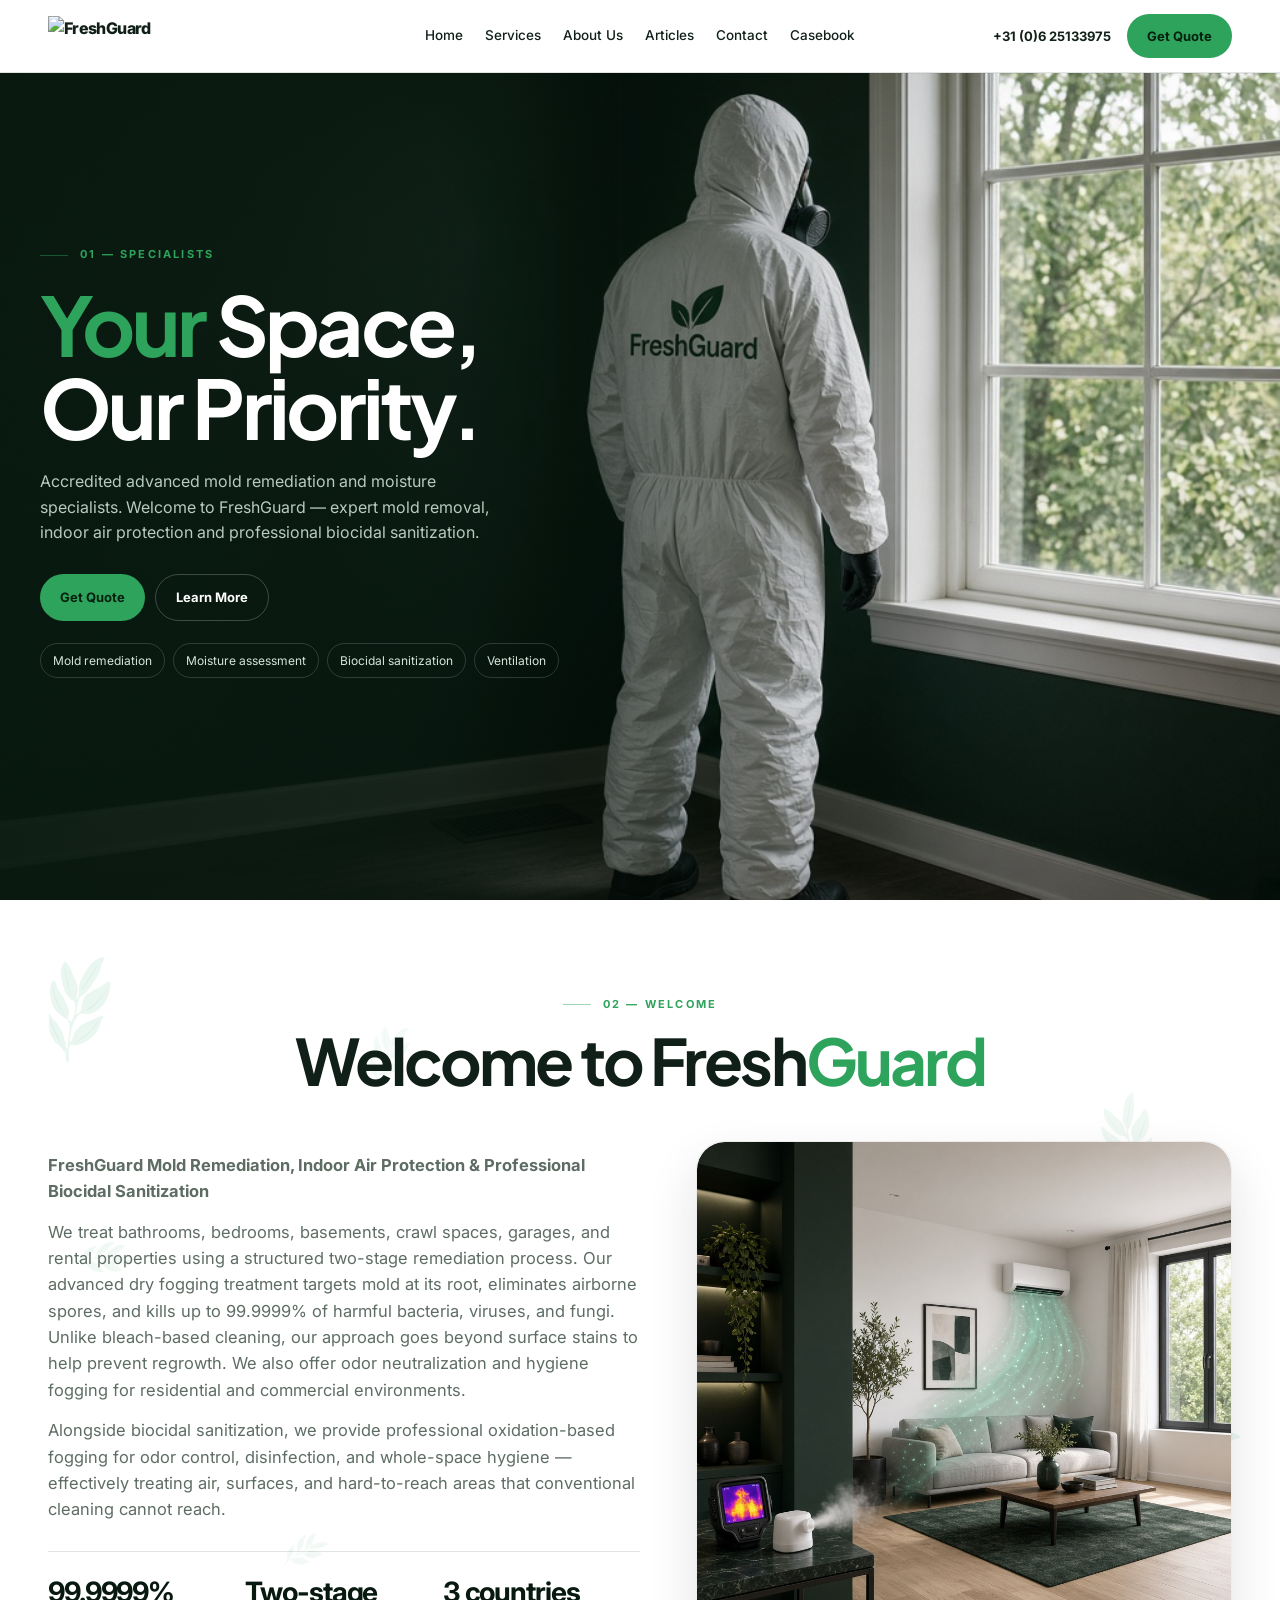
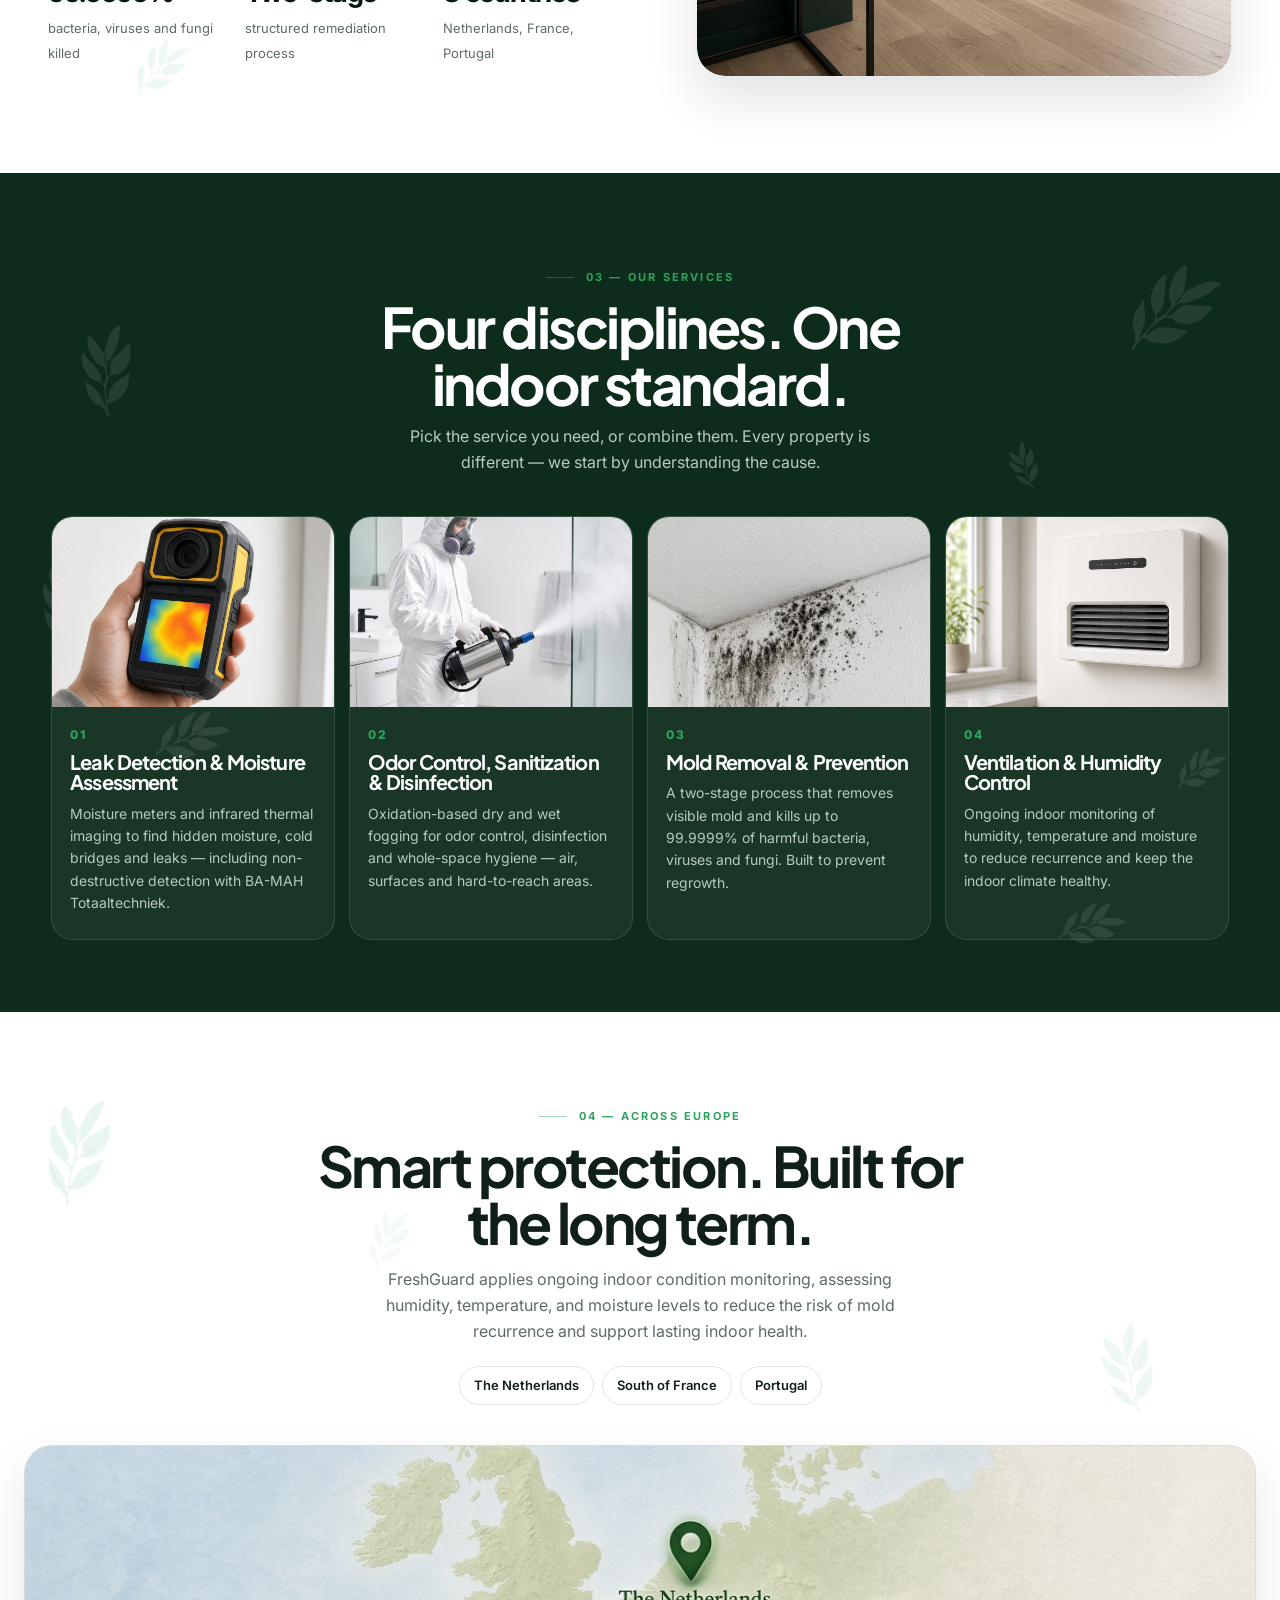
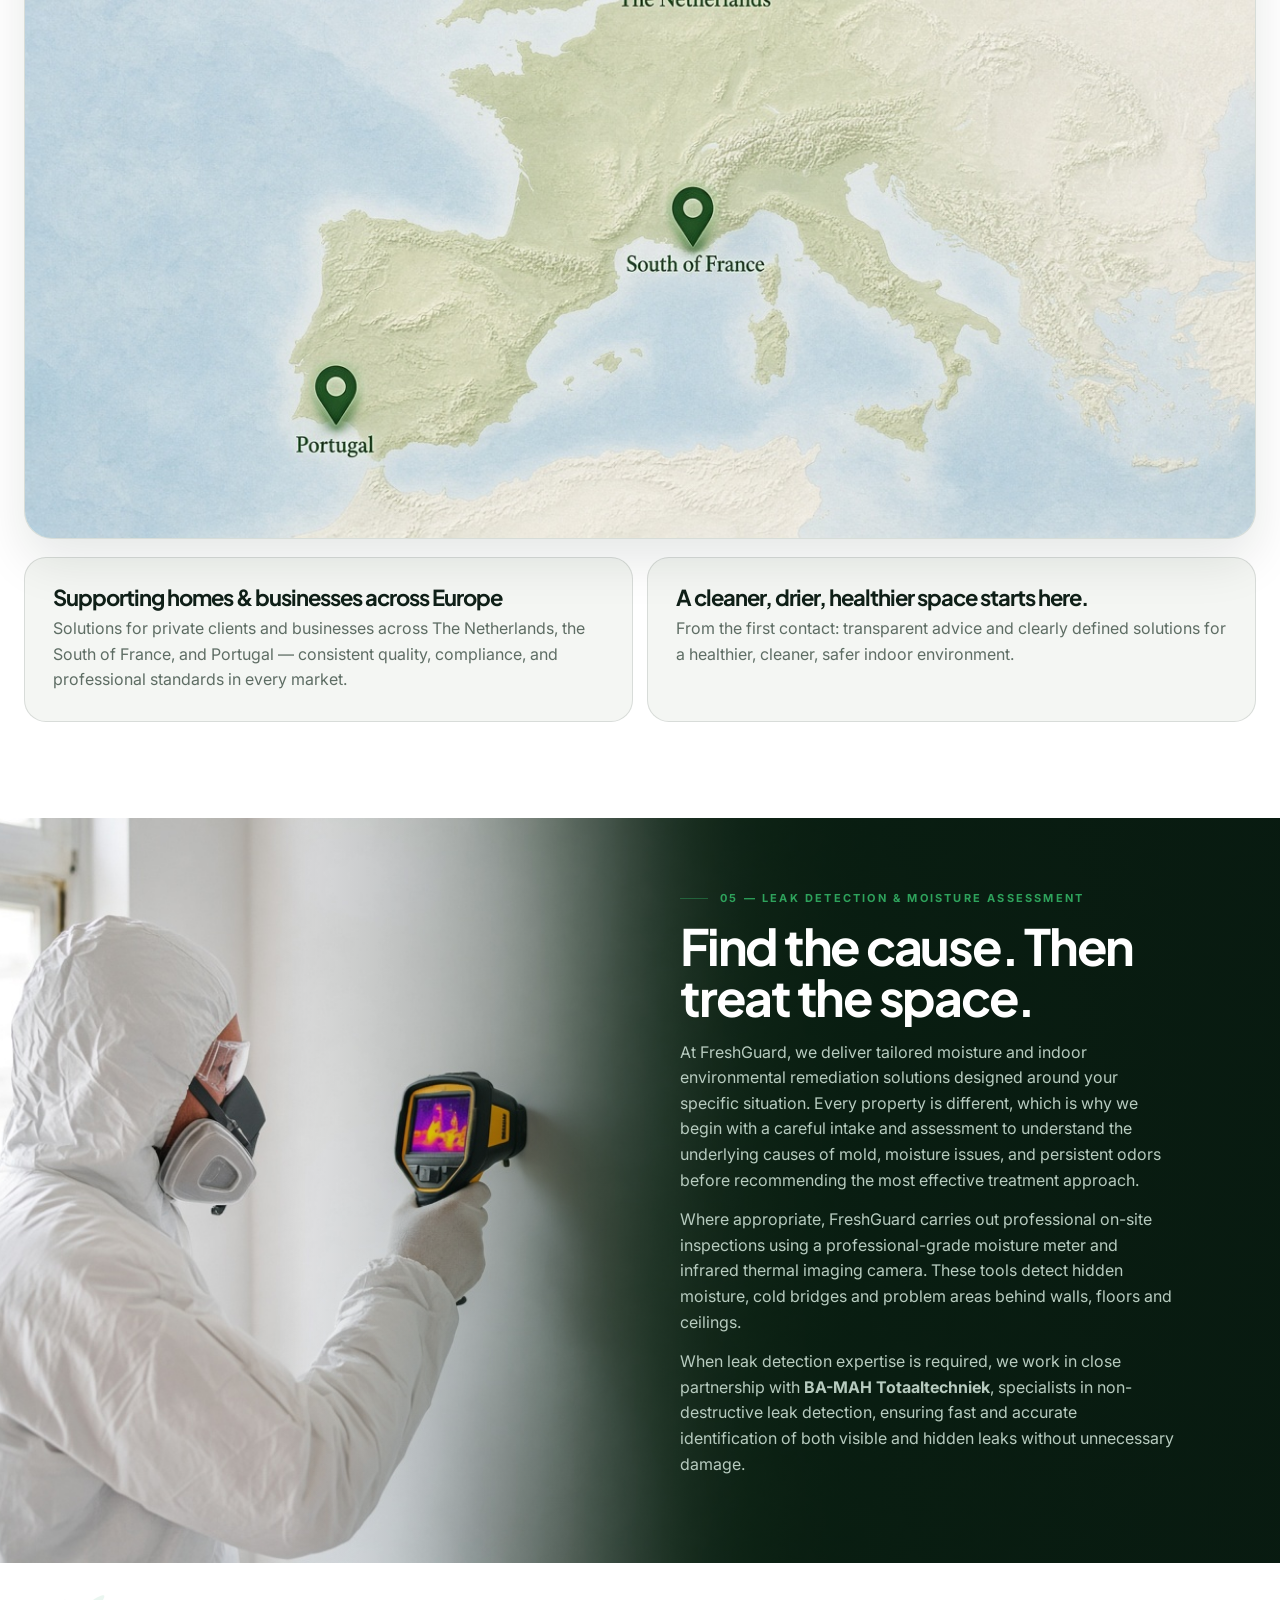
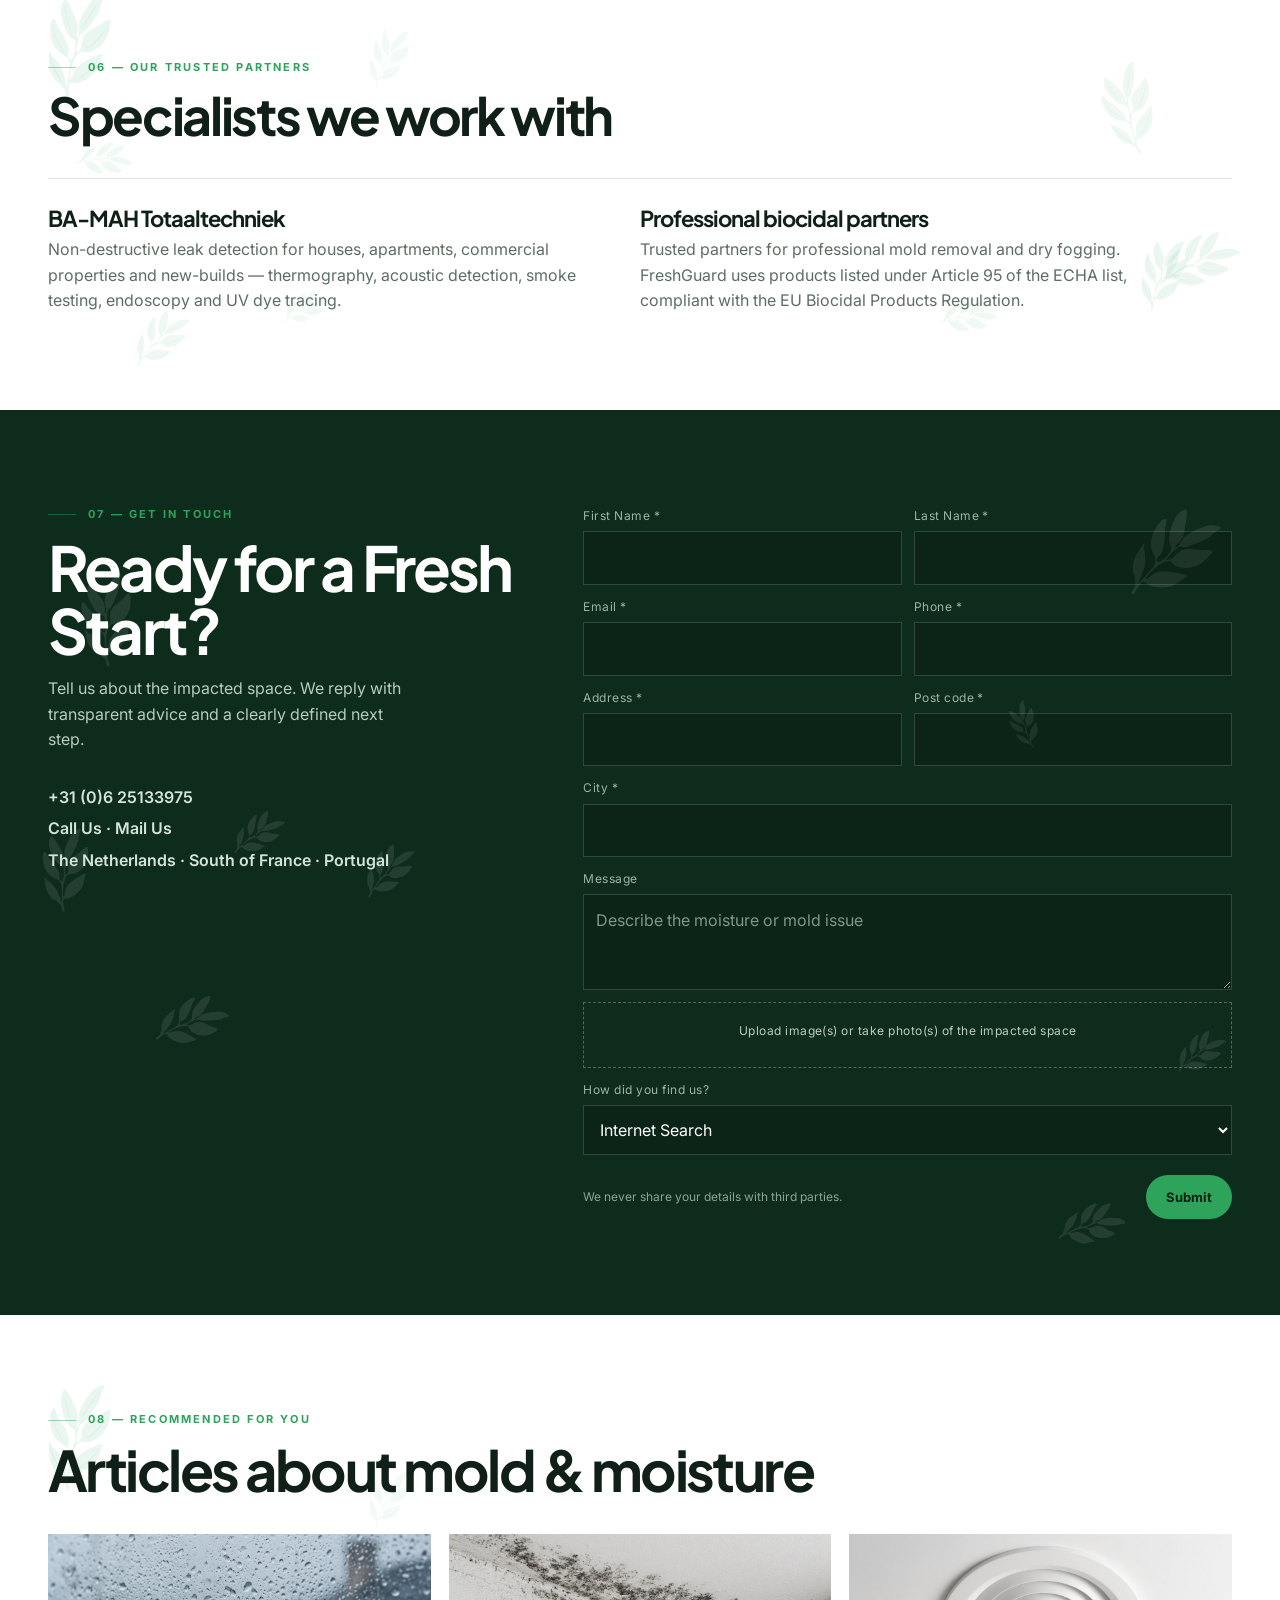
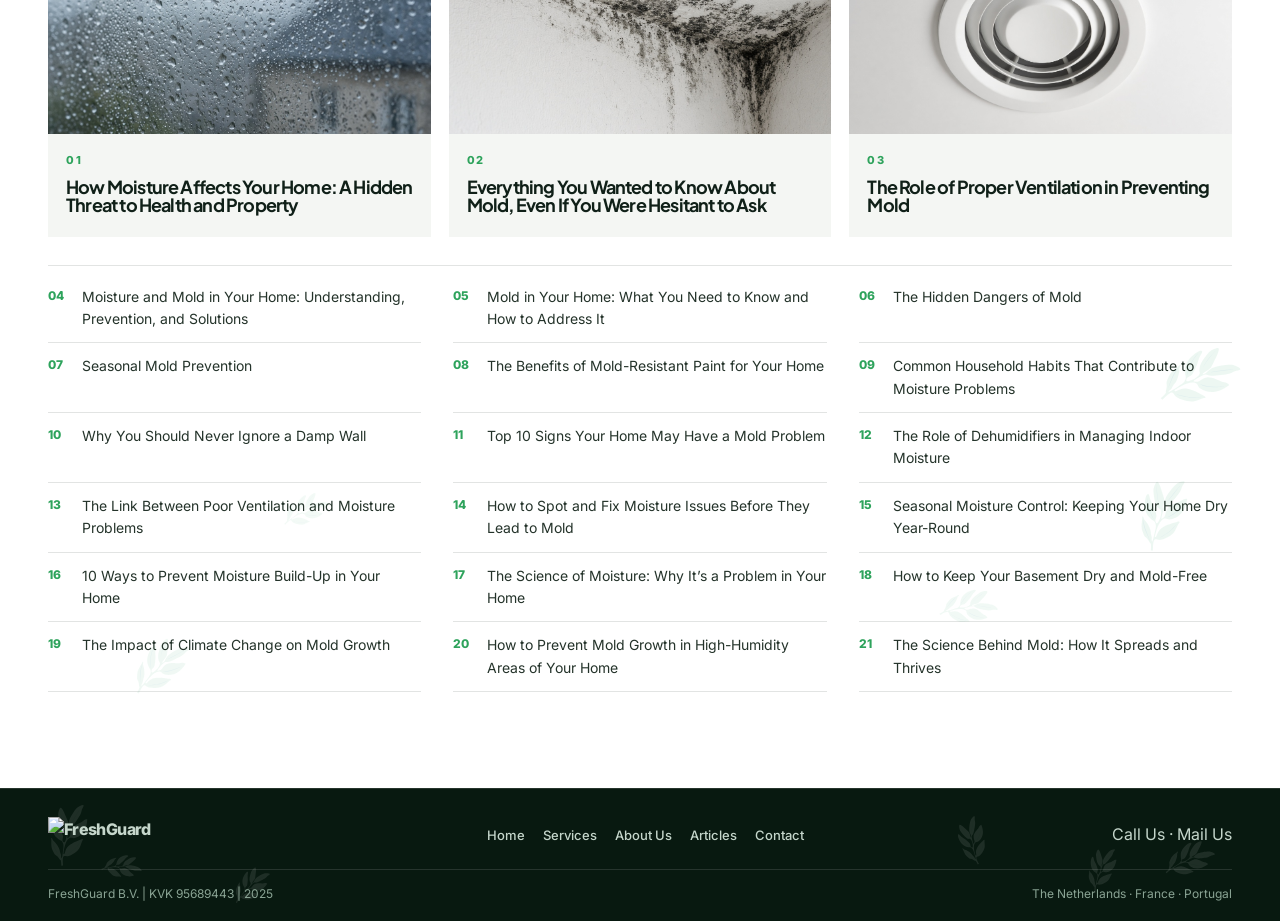
==== index.html @ 0f5fdfff "Add FreshGuard landing page (index.html). Co-authored-by: Cursor <cursoragent@cursor.com>" ====
<!DOCTYPE html>
<html lang="en">
<head>
  <meta charset="UTF-8" />
  <meta name="viewport" content="width=device-width, initial-scale=1.0" />
  <title>Expert Mold Removal & Moisture Control Services | FreshGuard</title>
  <meta name="description" content="Accredited advanced mold remediation and moisture specialists. Dry fogging, leak detection, odor control and ventilation across The Netherlands, the South of France and Portugal." />
  <link rel="preconnect" href="https://fonts.googleapis.com" />
  <link rel="preconnect" href="https://fonts.gstatic.com" crossorigin />
  <link href="https://fonts.googleapis.com/css2?family=Inter:wght@400;500;600&family=Plus+Jakarta+Sans:wght@500;600;700;800&display=swap" rel="stylesheet" />
  <style>
    :root {
      --dark: #081910;
      --green: #0e2c1c;
      --leaf: #2ea35c;
      --white: #ffffff;
      --cream: #f4f6f3;
      --ink: #102018;
      --muted: #5e6d64;
      --line: rgba(16, 32, 24, 0.12);
      --line-light: rgba(255,255,255,0.12);
      --max: 1200px;
      --pad: 48px;
      --header-h: 72px;
      --section-y: 96px;
    }
    * { box-sizing: border-box; margin: 0; padding: 0; }
    html { scroll-behavior: smooth; }
    body {
      font-family: Inter, system-ui, sans-serif;
      color: var(--ink);
      background: var(--dark);
      line-height: 1.6;
      overflow-x: clip;
    }
    img { max-width: 100%; display: block; }
    a { color: inherit; text-decoration: none; }
    button, input, textarea, select { font: inherit; }
    h1, h2, h3 { font-family: "Plus Jakarta Sans", Inter, sans-serif; letter-spacing: -0.045em; line-height: 1.02; }
    .inner { width: min(var(--max), calc(100% - var(--pad) * 2)); margin: 0 auto; }

    header {
      position: fixed; top: 0; left: 0; right: 0; z-index: 50;
      background: #fff;
      backdrop-filter: blur(12px);
      border-bottom: 1px solid var(--line);
      box-shadow: 0 1px 0 rgba(8, 25, 16, 0.04);
    }
    .head {
      position: relative;
      width: min(var(--max), calc(100% - var(--pad) * 2));
      margin: 0 auto; height: var(--header-h);
      display: flex; align-items: center; gap: 24px;
      color: var(--ink);
    }
    .brand { display: flex; align-items: center; gap: 10px; font-weight: 800; letter-spacing: -0.04em; z-index: 1; }
    .brand-logo {
      height: 40px;
      width: auto;
      display: block;
      max-width: min(220px, 52vw);
    }
    .brand-logo.footer-logo { height: 36px; max-width: min(200px, 70vw); }
    .brand small { display: block; font-size: 9px; font-weight: 500; letter-spacing: .16em; text-transform: uppercase; color: #9bb5a5; margin-top: 3px; }
    header nav {
      position: absolute;
      left: 50%;
      top: 50%;
      transform: translate(-50%, -50%);
      display: flex;
      align-items: center;
      gap: 22px;
      font-size: 13.5px;
      font-weight: 500;
      color: var(--ink);
      white-space: nowrap;
    }
    header nav a:hover { color: var(--leaf); }
    .head-right { margin-left: auto; display: flex; align-items: center; gap: 16px; z-index: 1; }
    .phone { font-size: 13px; font-weight: 700; color: var(--ink); }
    .btn {
      display: inline-flex; align-items: center; justify-content: center; gap: 8px;
      border: 0; border-radius: 999px; cursor: pointer;
      padding: 12px 20px; font-weight: 700; font-size: 13px;
    }
    .btn-leaf { background: var(--leaf); color: #06210f; }
    .btn-leaf:hover { filter: brightness(1.05); }
    .btn-white { background: #fff; color: var(--dark); }
    .btn-ghost { background: transparent; color: #fff; border: 1px solid rgba(255,255,255,.22); }
    .btn-dark { background: var(--dark); color: #fff; }
    .menu { display: none; background: none; border: 0; color: var(--ink); font-size: 22px; cursor: pointer; }





    /* Sparse leaves (SVG Repo leaves-2) — not hero / assess */
    .has-leaves { position: relative; overflow: visible; }
    .leaves-decor {
      position: absolute;
      inset: 0;
      pointer-events: none;
      z-index: 0;
      overflow: hidden;
    }
    .has-leaves > :not(.leaves-decor) { position: relative; z-index: 1; }
    /* sticky contact copy needs no overflow clipping on ancestors */
    .quote.has-leaves { overflow: visible; }
    .quote .inner { overflow: visible; }
    .quote-grid { overflow: visible; }
    .leaf {
      position: absolute;
      display: block;
      line-height: 0;
      opacity: 0.14;
    }
    .deco-leaf { width: 100%; height: 100%; display: block; }
    .leaves-light .leaf-fill { fill: #73C69A; }
    .leaves-light .leaf-vein { fill: #00757F; }
    .leaves-dark .leaf-fill { fill: #ffffff; }
    .leaves-dark .leaf-vein { fill: #cfe8d6; }
    .leaves-dark .leaf { opacity: 0.09; }

    .leaf-a { width: 110px; top: 6%; left: 2%; transform: rotate(-18deg); }
    .leaf-b { width: 84px; top: 58%; right: 3%; left: auto; transform: rotate(32deg); opacity: 0.12; }
    .leaf-c { width: 68px; bottom: 8%; left: 10%; transform: rotate(12deg); opacity: 0.1; }
    .leaf-d { width: 92px; top: 22%; right: 8%; left: auto; transform: rotate(-42deg); opacity: 0.11; }
    .leaf-e { width: 56px; top: 38%; left: 6%; transform: rotate(55deg); opacity: 0.09; }
    .leaf-f { width: 76px; bottom: 22%; right: 6%; left: auto; transform: rotate(-12deg); opacity: 0.12; }
    .leaf-g { width: 48px; top: 72%; left: 22%; transform: rotate(28deg); opacity: 0.08; }
    .leaf-h { width: 64px; top: 14%; left: 28%; transform: rotate(-8deg); opacity: 0.07; }
    .leaf-i { width: 58px; bottom: 14%; right: 22%; left: auto; transform: rotate(48deg); opacity: 0.09; }

    .services .leaf-a, .quote .leaf-a { top: 10%; left: auto; right: 4%; transform: rotate(16deg); }
    .services .leaf-b, .quote .leaf-b { top: 46%; left: 2%; right: auto; transform: rotate(-26deg); }
    .services .leaf-c, .quote .leaf-c { bottom: 6%; right: 12%; left: auto; transform: rotate(40deg); }
    .services .leaf-d, .quote .leaf-d { top: 18%; left: 5%; right: auto; transform: rotate(-30deg); }
    .services .leaf-e, .quote .leaf-e { top: 68%; right: 4%; left: auto; transform: rotate(20deg); }
    .services .leaf-f, .quote .leaf-f { bottom: 28%; left: 12%; right: auto; transform: rotate(35deg); }
    .services .leaf-g, .quote .leaf-g { top: 32%; right: 18%; left: auto; transform: rotate(-50deg); }
    .services .leaf-h, .quote .leaf-h { bottom: 12%; left: 28%; right: auto; transform: rotate(8deg); }
    .services .leaf-i, .quote .leaf-i { top: 8%; left: 18%; right: auto; transform: rotate(22deg); }

    footer .leaf-a { top: 10%; left: 3%; width: 64px; }
    footer .leaf-b { top: 35%; right: 5%; width: 52px; }
    footer .leaf-c { top: 55%; left: 18%; width: 44px; display: block; }
    footer .leaf-d { top: 20%; right: 22%; width: 48px; }
    footer .leaf-e { bottom: 18%; left: 8%; width: 40px; }
    footer .leaf-f { bottom: 22%; right: 12%; width: 46px; }
    footer .leaf-g,
    footer .leaf-h,
    footer .leaf-i { display: none; }

    @media (max-width: 700px) {
      .leaf-a { width: 78px; }
      .leaf-b { width: 60px; }
      .leaf-c { width: 52px; }
      .leaf-d { width: 64px; }
      .leaf-e { width: 44px; }
      .leaf-f { width: 56px; }
      .leaf-g { width: 40px; }
      .leaf-h { width: 48px; }
      .leaf-i { width: 46px; }
    }

    .idx {
      display: flex; align-items: center; gap: 12px;
      font-size: 11px; letter-spacing: .2em; text-transform: uppercase; font-weight: 700;
    }
    .idx:before { content: ""; width: 28px; height: 1px; background: currentColor; opacity: .45; }

    /* 1 DARK — Hero */
    .hero {
      position: relative;
      background: var(--dark);
      color: #e9f1ec;
      height: 100vh;
      height: 100dvh;
      min-height: 100vh;
      min-height: 100dvh;
      overflow: hidden;
    }
    .hero-bg {
      position: absolute; inset: 0;
      width: 100%; height: 100%;
      object-fit: cover; object-position: center right;
      display: none;
    }
    .hero-bg.hero-pc { display: none; }
    .hero-bg.hero-laptop { display: block; }
    .hero-bg.hero-mobile { display: none; }
    @media (min-width: 1200px) {
      .hero-bg.hero-laptop { display: none; }
      .hero-bg.hero-pc { display: block; }
    }
    @media (max-width: 700px) {
      .hero-bg.hero-laptop { display: none; }
      .hero-bg.hero-pc { display: none; }
      .hero-bg.hero-mobile {
        display: block;
        object-fit: cover;
        object-position: center center;
        width: 100%;
        height: 100%;
      }
    }
    .hero:after {
      content: ""; position: absolute; inset: 0;
      background: linear-gradient(90deg, rgba(8,25,16,.88) 0%, rgba(8,25,16,.72) 32%, rgba(8,25,16,.28) 52%, rgba(8,25,16,.06) 68%, transparent 82%);
      pointer-events: none;
      z-index: 1;
    }
    .hero-copy {
      position: relative; z-index: 2;
      height: 100%;
      min-height: 100%;
      display: flex; flex-direction: column; justify-content: center;
      padding: calc(var(--header-h) + 24px) 0 72px;
    }
    .hero .inner {
      width: min(560px, calc(100% - 48px));
      margin-left: max(24px, calc((100vw - var(--max)) / 2));
      margin-right: auto;
    }
    .hero .idx { color: var(--leaf); }
    .hero h1 { font-size: clamp(52px, 6.4vw, 86px); color: #fff; margin: 18px 0 20px; max-width: 9ch; }
    .hero h1 em { font-style: normal; color: var(--leaf); }
    .hero p { color: #b7cbbf; max-width: 46ch; }
    .hero-actions { display: flex; gap: 10px; flex-wrap: wrap; margin: 28px 0 22px; }
    .chips { display: flex; flex-wrap: wrap; gap: 8px; }
    .chip { border: 1px solid rgba(255,255,255,.16); border-radius: 999px; padding: 7px 12px; font-size: 12px; color: #d5e4db; }

    /* 2 WHITE — Welcome */
    .welcome { background: var(--white); padding: var(--section-y) 0; }
    .welcome-head { text-align: center; margin-bottom: 48px; }
    .welcome .idx { color: var(--leaf); justify-content: center; }
    .welcome h2 { font-size: clamp(40px, 5vw, 64px); margin: 14px 0 0; text-align: center; }
    .welcome h2 b { color: var(--leaf); }
    .welcome-split {
      display: grid;
      grid-template-columns: 1.05fr 0.95fr;
      gap: 56px;
      align-items: center;
    }
    .welcome p { color: var(--muted); margin-bottom: 14px; font-size: 16.5px; }
    .welcome-visual {
      position: relative;
      border-radius: 28px;
      overflow: hidden;
      border: 1px solid rgba(16, 32, 24, 0.08);
      box-shadow: 0 22px 50px rgba(8, 25, 16, 0.12);
    }
    .welcome-visual img {
      width: 100%;
      height: auto;
      aspect-ratio: 1;
      object-fit: cover;
      display: block;
      border-radius: 28px;
    }
    .stats { display: grid; grid-template-columns: repeat(3, 1fr); gap: 0; margin-top: 28px; border-top: 1px solid var(--line); }
    .stats div { padding: 18px 18px 0 0; }
    .stats strong { display: block; font-size: 28px; letter-spacing: -.04em; color: var(--dark); }
    .stats span { font-size: 13px; color: var(--muted); }

    /* 3 DARK — Services */
    .services { background: var(--green); color: #e7efe9; padding: var(--section-y) 0 calc(var(--section-y) * 0.75); }
    .services-head { text-align: center; margin-bottom: 40px; }
    .services .idx { color: var(--leaf); justify-content: center; }
    .services h2 {
      color: #fff;
      font-size: clamp(36px, 4.5vw, 56px);
      max-width: 16ch;
      margin: 12px auto;
      text-align: center;
    }
    .services .lead {
      color: #b7cbbf;
      max-width: 48ch;
      margin: 0 auto 0;
      text-align: center;
    }
    .svc-grid {
      width: min(92vw, calc(100% - 40px));
      max-width: 1760px;
      margin: 0 auto;
      display: grid;
      grid-template-columns: repeat(4, 1fr);
      gap: 14px;
    }
    .svc {
      background: rgba(255,255,255,.05);
      border: 1px solid rgba(255,255,255,.12);
      border-radius: 22px;
      overflow: hidden;
      padding: 0 0 24px;
    }
    .svc img {
      width: 100%;
      height: 190px;
      object-fit: cover;
      display: block;
    }
    .svc .pad { padding: 18px 18px 0; }
    .svc .n { color: var(--leaf); font-size: 12px; font-weight: 800; letter-spacing: .14em; }
    .svc h3 { color: #fff; font-size: 20px; margin: 8px 0 10px; }
    .svc p { color: #b7cbbf; font-size: 14px; }

    /* 4 WHITE — Europe + long term */
    .europe { background: var(--white); padding: var(--section-y) 0; }
    .europe-head { text-align: center; max-width: 720px; margin: 0 auto 40px; }
    .europe .idx { color: var(--leaf); justify-content: center; }
    .europe h2 {
      font-size: clamp(36px, 4.5vw, 56px);
      margin: 12px 0 16px;
      text-align: center;
    }
    .europe-head p { color: var(--muted); margin: 0 auto; max-width: 54ch; }
    .places { display: flex; flex-wrap: wrap; gap: 8px; margin-top: 22px; justify-content: center; }
    .places span { border: 1px solid var(--line); padding: 8px 14px; border-radius: 999px; font-size: 13px; font-weight: 600; }
    .europe-stage {
      width: min(1480px, calc(100% - 48px));
      margin: 0 auto;
    }
    @media (min-width: 1500px) {
      .europe-stage { width: min(1600px, calc(100% - 64px)); }
    }
    .map {
      position: relative;
      border-radius: 28px;
      overflow: hidden;
      border: 1px solid rgba(16, 32, 24, 0.08);
      box-shadow: 0 22px 50px rgba(8, 25, 16, 0.1);
      background: #e8eee9;
    }
    .map img {
      width: 100%;
      height: auto;
      display: none;
      object-fit: contain;
      object-position: center;
    }
    .map img.map-pc { display: none; }
    .map img.map-laptop { display: block; }
    .map img.map-mobile { display: none; }
    @media (min-width: 1200px) {
      .map img.map-laptop { display: none; }
      .map img.map-pc { display: block; }
    }
    @media (max-width: 700px) {
      .map img.map-laptop { display: none; }
      .map img.map-pc { display: none; }
      .map img.map-mobile { display: block; }
    }
    .split-notes {
      display: grid;
      grid-template-columns: 1fr 1fr;
      gap: 14px;
      margin-top: 18px;
    }
    .split-notes article {
      background: #f4f6f3;
      border: 1px solid var(--line);
      border-radius: 22px;
      padding: 28px;
    }
    .split-notes h3 { font-size: 22px; margin-bottom: 8px; }
    .split-notes p { color: var(--muted); }

    /* 5 DARK — Assessment */
    .assess {
      position: relative;
      background: var(--dark);
      color: #e7efe9;
      overflow: hidden;
      min-height: 640px;
    }
    .assess-bg {
      position: absolute;
      inset: 0;
      width: 100%;
      height: 100%;
      object-fit: cover;
      object-position: center;
      display: block;
    }
    .assess:after {
      content: "";
      position: absolute;
      inset: 0;
      background: linear-gradient(270deg, rgba(8,25,16,.92) 0%, rgba(8,25,16,.78) 34%, rgba(8,25,16,.28) 58%, transparent 78%);
      pointer-events: none;
      z-index: 1;
    }
    .assess-grid {
      position: relative;
      z-index: 2;
      display: grid;
      grid-template-columns: 1fr 1fr;
      min-height: 640px;
      align-items: center;
    }
    .assess-mobile-img { display: none; width: 100%; height: 100%; object-fit: cover; min-height: 280px; }
    .assess-copy {
      grid-column: 2;
      padding: 72px 64px 72px 40px;
      display: flex;
      flex-direction: column;
      justify-content: center;
      max-width: 640px;
      margin-left: auto;
      margin-right: max(24px, calc((100vw - var(--max)) / 2));
    }
    .assess .idx { color: var(--leaf); }
    .assess h2 { color: #fff; font-size: clamp(32px, 4vw, 50px); margin: 12px 0 18px; }
    .assess p { color: #b7cbbf; margin-bottom: 14px; }

    /* 6 WHITE — Partners */
    .partners { background: var(--white); padding: var(--section-y) 0; }
    .partners .idx { color: var(--leaf); }
    .partners h2 { font-size: clamp(36px, 4.5vw, 52px); margin: 12px 0 36px; }
    .partner-grid { display: grid; grid-template-columns: 1fr 1fr; gap: 0; border-top: 1px solid var(--line); }
    .partner-grid div { padding: 28px 40px 0 0; }
    .partner-grid h3 { font-size: 22px; margin-bottom: 8px; }
    .partner-grid p { color: var(--muted); }

    /* 7 DARK — Contact */
    .quote { background: var(--green); color: #e7efe9; padding: var(--section-y) 0; }
    .quote .idx { color: var(--leaf); }
    .quote-grid { display: grid; grid-template-columns: .85fr 1.15fr; gap: 56px; align-items: start; }
    .quote-copy {
      position: sticky;
      top: calc(var(--header-h) + 16px);
      align-self: start;
      z-index: 2;
    }
    .quote h2 { color: #fff; font-size: clamp(40px, 5vw, 62px); margin: 12px 0 14px; }
    .quote .lead { color: #b7cbbf; max-width: 36ch; }
    .meta { margin-top: 32px; display: grid; gap: 6px; color: #d5e4db; font-weight: 600; }
    form { display: grid; grid-template-columns: 1fr 1fr; gap: 12px; }
    .field { display: grid; gap: 6px; }
    .field.full { grid-column: 1 / -1; }
    label { font-size: 12px; color: #9bb5a5; letter-spacing: .04em; }
    input, textarea, select {
      width: 100%; border: 1px solid rgba(255,255,255,.16);
      background: rgba(0,0,0,.18); color: #fff;
      border-radius: 0; padding: 13px 12px; outline: none;
    }
    input::placeholder, textarea::placeholder { color: #7f9789; }
    input:focus, textarea:focus, select:focus { border-color: var(--leaf); }
    select { color: #fff; }
    select option { color: #102018; }
    textarea { min-height: 96px; resize: vertical; }
    .upload {
      border: 1px dashed rgba(255,255,255,.28); padding: 18px;
      text-align: center; color: #b7cbbf; cursor: pointer;
    }
    .form-foot { grid-column: 1 / -1; display: flex; justify-content: space-between; align-items: center; gap: 12px; margin-top: 8px; }
    .fine { font-size: 12px; color: #8aa494; }
    .ok { display: none; grid-column: 1 / -1; background: rgba(46,163,92,.15); color: #b6f0c9; padding: 12px; }

    /* 8 WHITE — Articles */
    .articles { background: var(--white); padding: var(--section-y) 0; }
    .articles .idx { color: var(--leaf); }
    .articles h2 { font-size: clamp(36px, 4.5vw, 56px); margin: 12px 0 36px; }
    .art-grid { display: grid; grid-template-columns: repeat(3, 1fr); gap: 18px; }
    .art { background: var(--cream); }
    .art img { width: 100%; height: 200px; object-fit: cover; }
    .art .t { padding: 18px 18px 22px; }
    .art .n { color: var(--leaf); font-size: 11px; font-weight: 800; letter-spacing: .14em; }
    .art h3 { font-size: 18px; margin-top: 8px; }
    .art-list {
      margin-top: 28px; display: grid; grid-template-columns: 1fr 1fr 1fr;
      gap: 0 32px; border-top: 1px solid var(--line); padding-top: 8px;
    }
    .art-list a { display: flex; gap: 10px; font-size: 14px; padding: 12px 0; border-bottom: 1px solid var(--line); color: #24332a; }
    .art-list .n { color: var(--leaf); font-weight: 800; font-size: 12px; min-width: 24px; }

    footer {
      background: var(--dark); color: #c5d6cb;
      padding: 28px 0 18px; border-top: 1px solid var(--line-light);
    }
    .foot { display: flex; justify-content: space-between; align-items: center; gap: 16px; flex-wrap: wrap; }
    .foot nav { display: flex; flex-wrap: wrap; gap: 18px; font-size: 13px; font-weight: 500; color: #c5d6cb; }
    .foot nav a:hover { color: #fff; }
    .legal { margin-top: 16px; padding-top: 14px; border-top: 1px solid var(--line-light); display: flex; justify-content: space-between; font-size: 12px; color: #8aa494; flex-wrap: wrap; gap: 8px; }
    .btn-label-short { display: none; }

    .drawer { display: none; position: fixed; inset: 0; background: var(--dark); color: #fff; z-index: 60; padding: 28px; overflow-y: auto; }
    .drawer.open { display: block; }
    .drawer a { display: block; font-size: 30px; margin: 16px 0; font-family: "Plus Jakarta Sans", sans-serif; }

    /* ── Laptop (981–1199px) ── */
    @media (max-width: 1199px) {
      nav { gap: 14px; font-size: 13px; }
      header nav a:last-child { display: none; }
      .svc-grid { grid-template-columns: repeat(2, 1fr); width: min(100%, calc(100% - 40px)); }
      .art-grid { grid-template-columns: repeat(2, 1fr); }
      .art-list { grid-template-columns: 1fr 1fr; }
      .assess-copy { padding: 56px 40px 56px 24px; }
      .quote-grid { gap: 40px; }
    }

    /* ── Tablet (701–980px) ── */
    @media (max-width: 980px) {
      :root { --pad: 32px; --section-y: 72px; }
      header nav, .head-right .phone { display: none; }
      .menu { display: block; }
      .head { gap: 16px; }
      .head-right .btn-leaf { padding: 10px 14px; font-size: 12px; }

      .hero-copy { padding: calc(var(--header-h) + 16px) 0 48px; justify-content: center; }
      .hero {
        height: 100vh; height: 100dvh;
        min-height: 100vh; min-height: 100dvh;
      }
      .hero .inner { width: min(100%, calc(100% - var(--pad) * 2)); margin: 0 auto; }
      .hero:after {
        background: linear-gradient(180deg, rgba(8,25,16,.35) 0%, rgba(8,25,16,.72) 42%, rgba(8,25,16,.92) 100%);
      }
      .hero-bg.hero-laptop { object-position: 70% center; }
      .hero h1 { max-width: none; font-size: clamp(40px, 8vw, 64px); }
      .hero-actions .btn { flex: 1 1 auto; min-width: 140px; }

      .welcome-split { grid-template-columns: 1fr; gap: 32px; }
      .welcome-head { margin-bottom: 32px; }
      .stats { grid-template-columns: 1fr 1fr; }
      .stats div:last-child { grid-column: 1 / -1; }

      .services { padding: var(--section-y) 0 56px; }
      .svc-grid { grid-template-columns: 1fr 1fr; gap: 12px; width: calc(100% - var(--pad) * 2); }
      .svc img { height: 160px; }

      .europe-stage { width: calc(100% - var(--pad) * 2); }
      .split-notes { grid-template-columns: 1fr; }

      .assess { min-height: 0; }
      .assess-bg, .assess:after { display: none; }
      .assess-grid { grid-template-columns: 1fr; min-height: 0; }
      .assess-mobile-img { display: block; min-height: 240px; }
      .assess-copy {
        grid-column: auto;
        padding: 48px var(--pad);
        max-width: none;
        margin: 0;
      }

      .partner-grid { grid-template-columns: 1fr; gap: 20px; }
      .partner-grid div { padding: 20px 0 0; }

      .quote-grid { grid-template-columns: 1fr; gap: 32px; }
      .quote-copy { position: static; }
      form { grid-template-columns: 1fr 1fr; }

      .art-grid { grid-template-columns: 1fr 1fr; gap: 14px; }
      .art-list { grid-template-columns: 1fr 1fr; gap: 0 20px; }

      .foot { flex-direction: column; align-items: flex-start; gap: 20px; }
      .form-foot { flex-direction: column; align-items: stretch; }
      .form-foot .btn { width: 100%; }
    }

    /* ── Mobile (≤700px) ── */
    @media (max-width: 700px) {
      :root { --pad: 20px; --section-y: 56px; --header-h: 64px; }
      .brand-logo { height: 32px; max-width: min(168px, 48vw); }
      .head-right .btn-leaf .btn-label-full { display: none; }
      .head-right .btn-leaf .btn-label-short { display: inline; }
      .idx { font-size: 10px; letter-spacing: .14em; }
      .idx:before { width: 18px; }

      .hero-copy { padding: calc(var(--header-h) + 8px) 0 32px; justify-content: center; }
      .hero {
        height: 100vh; height: 100dvh;
        min-height: 100vh; min-height: 100dvh;
      }
      .hero h1 { font-size: clamp(36px, 10vw, 48px); }
      .hero-actions { flex-direction: column; }
      .hero-actions .btn { width: 100%; min-height: 44px; }
      .chip { font-size: 11px; }

      .welcome { padding: var(--section-y) 0; }
      .welcome-visual { border-radius: 20px; }
      .welcome-visual img { border-radius: 20px; }
      .stats { grid-template-columns: 1fr; }
      .stats div { padding-right: 0; }
      .stats strong { font-size: 24px; }

      .svc-grid { grid-template-columns: 1fr; width: calc(100% - var(--pad) * 2); }
      .svc h3 { font-size: 18px; }

      .places span { font-size: 12px; padding: 6px 12px; }
      .map { border-radius: 20px; }
      .split-notes article { border-radius: 16px; padding: 20px; }

      .assess-mobile-img { min-height: 200px; }
      .assess-copy { padding: 40px var(--pad); }

      .partners h2 { margin-bottom: 24px; }

      form { grid-template-columns: 1fr; }
      input, textarea, select { padding: 14px 12px; font-size: 16px; }
      .upload { padding: 16px; font-size: 13px; }

      .art-grid { grid-template-columns: 1fr; }
      .art img { height: 180px; }
      .art-list { grid-template-columns: 1fr; }
      .art-list a { font-size: 13px; }

      .drawer a { font-size: 24px; }
    }

    /* ── Small mobile (≤400px) ── */
    @media (max-width: 400px) {
      :root { --pad: 16px; }
      .hero h1 { font-size: 34px; }
      .services h2, .europe h2, .quote h2, .articles h2 { font-size: 28px; }
    }
  </style>
</head>
<body>
  <header>
    <div class="head">
      <a class="brand" href="#home" aria-label="FreshGuard">
        <img class="brand-logo" src="https://backend.freshguard.nl/assets/ad051085-a0b8-416a-af8d-76220dfc087b" alt="FreshGuard" width="180" height="49" />
      </a>
      <nav>
        <a href="#home">Home</a>
        <a href="#services">Services</a>
        <a href="#about">About Us</a>
        <a href="#articles">Articles</a>
        <a href="#contact">Contact</a>
        <a href="#home">Casebook</a>
      </nav>
      <div class="head-right">
        <a class="phone" href="tel:+31625133975">+31 (0)6 25133975</a>
        <a class="btn btn-leaf" href="#contact">Get Quote</a>
        <button class="menu" id="menuBtn" aria-label="Menu">☰</button>
      </div>
    </div>
  </header>

  <div class="drawer" id="drawer">
    <button class="btn btn-white" id="closeMenu">Close</button>
    <a href="#home">Home</a>
    <a href="#services">Services</a>
    <a href="#about">About Us</a>
    <a href="#articles">Articles</a>
    <a href="#contact">Contact</a>
  </div>

  <section class="hero" id="home">
    <img class="hero-bg hero-pc" data-img="hero-banner.jpg" alt="FreshGuard specialist with branded protective suit" />
    <img class="hero-bg hero-laptop" data-img="hero-banner-laptop.jpg" alt="FreshGuard specialist with branded protective suit" />
    <img class="hero-bg hero-mobile" data-img="hero-banner-mobile.jpg" alt="FreshGuard specialist with branded protective suit" />
    <div class="hero-copy">
      <div class="inner">
        <div class="idx">01 — Specialists</div>
        <h1><em>Your</em> Space, Our Priority.</h1>
        <p>Accredited advanced mold remediation and moisture specialists. Welcome to FreshGuard — expert mold removal, indoor air protection and professional biocidal sanitization.</p>
        <div class="hero-actions">
          <a class="btn btn-leaf" href="#contact">Get Quote</a>
          <a class="btn btn-ghost" href="#services">Learn More</a>
        </div>
        <div class="chips">
          <span class="chip">Mold remediation</span>
          <span class="chip">Moisture assessment</span>
          <span class="chip">Biocidal sanitization</span>
          <span class="chip">Ventilation</span>
        </div>
      </div>
    </div>
  </section>

  <section class="welcome has-leaves" id="about">
<div class="leaves-decor leaves-light" aria-hidden="true">
  <span class="leaf leaf-a"><svg class="deco-leaf" viewBox="0 0 1024 1024" xmlns="http://www.w3.org/2000/svg" aria-hidden="true" focusable="false">
  <path class="leaf-fill" d="M859.29 140.28c-5.31-15.34-79.28-7-116 9.42s-163.34 116.58-188.52 172-17.35 64.14-30 84.29-17.1 33.3-22.12 27.66-2.24-16.66 7.83-36.5 28-55 32.21-78.58-10.15-111.32-11.56-147.31-15.46-105.8-33.6-106.37-69.25 69.39-75.15 122.11-17.46 139.43 4.21 195.12 34.11 42.14 41.25 66.88-14 82.5-40.95 117.38-37 46.84-48.27 43.18-17-29-9.06-46.76 26.22-37.12 26.48-61.55-9.33-113.22-15.22-136.06S360 291.87 358 272.34s2.85-67.45-10.61-72.41c-23.69-7.57-57.39 50.77-76.1 132.25s6.86 148 15.18 161.37 27.85 46.23 41.65 61.22 25.81 20.89 29.44 46.57 5.44 38.52-9.79 74.66-66.06 149.34-83 166.45c-4.19-42.4 6.47-30.15 7.41-63.57s-3.05-43.81 3-74.05-21.14-139.41-46-168.41c-12.13-15.05-8-53.59-15.32-54.33s-9.44-2.44-13.92 22.33-43 102-34.27 169.44 12.82 73.72 21.86 87.69 21.56 23.3 31.14 50.25 10.82 40.5 20.73 48.44-16.17 92.81-16.17 92.81l28.17 6s24.82-125.4 50.13-137 37.28 17.63 83.27 17.95 103.84-15.91 129.29-26.22 41.21-16.06 66.32-36.4 56.41-67.58 74.87-89.77 31.63-25.58 25.85-33.46-33.3-3.41-61-1.88-114.7 6.52-178.61 29.73-85.12 71.8-96.12 84.38-14.63 27.62-24.49 21.32-4.73-14.71 1.28-23.38 78.23-177 162.4-192.17c40.67-5.8 37.86 24.72 92.36 26s138.9-18.76 202.48-98.5c47.14-59.19 61-113.91 66.63-121s-28.71-13.21-53.39-6.47-35 16.15-58.92 19.32S607 402.11 563.34 443s-47.73 91-66.93 103.09-41.9 25-44.33 17.05 42.39-100.88 78.53-141.68c11.65-13.69 29-5.41 67.11-24.61s144-102.73 174.92-136.36 32.09-58.69 57.77-79.74 30.84-34.75 28.88-40.47z"/>
  <path class="leaf-vein" d="M207.57 519c-11.4 41.54-7.11 122.14 1.1 161.26s31.48 151.17 31.48 151.17-17-118.18-24.28-165.4-8.3-147.03-8.3-147.03zM322.07 240.56C306.49 289.51 307.36 371 310.53 395s25.7 143.29 39 158.6c-17.27-74.25-28.49-121-33.21-164.41-4.65-43.1-0.32-77.72 5.75-148.63zM641.9 671.54c-33.45 39-103.26 81.1-125.27 91S381.22 816 361.2 812.71c72.25-24.34 117.88-39.36 157.31-58.18 39.09-18.66 66.27-40.53 123.39-82.99zM486 95.61c-10.09 27.71-43.91 204.72-21.09 280.17C450.33 288.82 486 95.61 486 95.61zM792.13 181.21c-39.45 21.42-213.55 167.5-225.74 185.64 33.42-22.3 225.74-185.64 225.74-185.64zM808.82 411.65c-18.6 24.78-170.91 157-273.46 145 159.64-32.19 273.46-145 273.46-145z"/>
</svg></span>
  <span class="leaf leaf-b"><svg class="deco-leaf" viewBox="0 0 1024 1024" xmlns="http://www.w3.org/2000/svg" aria-hidden="true" focusable="false">
  <path class="leaf-fill" d="M859.29 140.28c-5.31-15.34-79.28-7-116 9.42s-163.34 116.58-188.52 172-17.35 64.14-30 84.29-17.1 33.3-22.12 27.66-2.24-16.66 7.83-36.5 28-55 32.21-78.58-10.15-111.32-11.56-147.31-15.46-105.8-33.6-106.37-69.25 69.39-75.15 122.11-17.46 139.43 4.21 195.12 34.11 42.14 41.25 66.88-14 82.5-40.95 117.38-37 46.84-48.27 43.18-17-29-9.06-46.76 26.22-37.12 26.48-61.55-9.33-113.22-15.22-136.06S360 291.87 358 272.34s2.85-67.45-10.61-72.41c-23.69-7.57-57.39 50.77-76.1 132.25s6.86 148 15.18 161.37 27.85 46.23 41.65 61.22 25.81 20.89 29.44 46.57 5.44 38.52-9.79 74.66-66.06 149.34-83 166.45c-4.19-42.4 6.47-30.15 7.41-63.57s-3.05-43.81 3-74.05-21.14-139.41-46-168.41c-12.13-15.05-8-53.59-15.32-54.33s-9.44-2.44-13.92 22.33-43 102-34.27 169.44 12.82 73.72 21.86 87.69 21.56 23.3 31.14 50.25 10.82 40.5 20.73 48.44-16.17 92.81-16.17 92.81l28.17 6s24.82-125.4 50.13-137 37.28 17.63 83.27 17.95 103.84-15.91 129.29-26.22 41.21-16.06 66.32-36.4 56.41-67.58 74.87-89.77 31.63-25.58 25.85-33.46-33.3-3.41-61-1.88-114.7 6.52-178.61 29.73-85.12 71.8-96.12 84.38-14.63 27.62-24.49 21.32-4.73-14.71 1.28-23.38 78.23-177 162.4-192.17c40.67-5.8 37.86 24.72 92.36 26s138.9-18.76 202.48-98.5c47.14-59.19 61-113.91 66.63-121s-28.71-13.21-53.39-6.47-35 16.15-58.92 19.32S607 402.11 563.34 443s-47.73 91-66.93 103.09-41.9 25-44.33 17.05 42.39-100.88 78.53-141.68c11.65-13.69 29-5.41 67.11-24.61s144-102.73 174.92-136.36 32.09-58.69 57.77-79.74 30.84-34.75 28.88-40.47z"/>
  <path class="leaf-vein" d="M207.57 519c-11.4 41.54-7.11 122.14 1.1 161.26s31.48 151.17 31.48 151.17-17-118.18-24.28-165.4-8.3-147.03-8.3-147.03zM322.07 240.56C306.49 289.51 307.36 371 310.53 395s25.7 143.29 39 158.6c-17.27-74.25-28.49-121-33.21-164.41-4.65-43.1-0.32-77.72 5.75-148.63zM641.9 671.54c-33.45 39-103.26 81.1-125.27 91S381.22 816 361.2 812.71c72.25-24.34 117.88-39.36 157.31-58.18 39.09-18.66 66.27-40.53 123.39-82.99zM486 95.61c-10.09 27.71-43.91 204.72-21.09 280.17C450.33 288.82 486 95.61 486 95.61zM792.13 181.21c-39.45 21.42-213.55 167.5-225.74 185.64 33.42-22.3 225.74-185.64 225.74-185.64zM808.82 411.65c-18.6 24.78-170.91 157-273.46 145 159.64-32.19 273.46-145 273.46-145z"/>
</svg></span>
  <span class="leaf leaf-c"><svg class="deco-leaf" viewBox="0 0 1024 1024" xmlns="http://www.w3.org/2000/svg" aria-hidden="true" focusable="false">
  <path class="leaf-fill" d="M859.29 140.28c-5.31-15.34-79.28-7-116 9.42s-163.34 116.58-188.52 172-17.35 64.14-30 84.29-17.1 33.3-22.12 27.66-2.24-16.66 7.83-36.5 28-55 32.21-78.58-10.15-111.32-11.56-147.31-15.46-105.8-33.6-106.37-69.25 69.39-75.15 122.11-17.46 139.43 4.21 195.12 34.11 42.14 41.25 66.88-14 82.5-40.95 117.38-37 46.84-48.27 43.18-17-29-9.06-46.76 26.22-37.12 26.48-61.55-9.33-113.22-15.22-136.06S360 291.87 358 272.34s2.85-67.45-10.61-72.41c-23.69-7.57-57.39 50.77-76.1 132.25s6.86 148 15.18 161.37 27.85 46.23 41.65 61.22 25.81 20.89 29.44 46.57 5.44 38.52-9.79 74.66-66.06 149.34-83 166.45c-4.19-42.4 6.47-30.15 7.41-63.57s-3.05-43.81 3-74.05-21.14-139.41-46-168.41c-12.13-15.05-8-53.59-15.32-54.33s-9.44-2.44-13.92 22.33-43 102-34.27 169.44 12.82 73.72 21.86 87.69 21.56 23.3 31.14 50.25 10.82 40.5 20.73 48.44-16.17 92.81-16.17 92.81l28.17 6s24.82-125.4 50.13-137 37.28 17.63 83.27 17.95 103.84-15.91 129.29-26.22 41.21-16.06 66.32-36.4 56.41-67.58 74.87-89.77 31.63-25.58 25.85-33.46-33.3-3.41-61-1.88-114.7 6.52-178.61 29.73-85.12 71.8-96.12 84.38-14.63 27.62-24.49 21.32-4.73-14.71 1.28-23.38 78.23-177 162.4-192.17c40.67-5.8 37.86 24.72 92.36 26s138.9-18.76 202.48-98.5c47.14-59.19 61-113.91 66.63-121s-28.71-13.21-53.39-6.47-35 16.15-58.92 19.32S607 402.11 563.34 443s-47.73 91-66.93 103.09-41.9 25-44.33 17.05 42.39-100.88 78.53-141.68c11.65-13.69 29-5.41 67.11-24.61s144-102.73 174.92-136.36 32.09-58.69 57.77-79.74 30.84-34.75 28.88-40.47z"/>
  <path class="leaf-vein" d="M207.57 519c-11.4 41.54-7.11 122.14 1.1 161.26s31.48 151.17 31.48 151.17-17-118.18-24.28-165.4-8.3-147.03-8.3-147.03zM322.07 240.56C306.49 289.51 307.36 371 310.53 395s25.7 143.29 39 158.6c-17.27-74.25-28.49-121-33.21-164.41-4.65-43.1-0.32-77.72 5.75-148.63zM641.9 671.54c-33.45 39-103.26 81.1-125.27 91S381.22 816 361.2 812.71c72.25-24.34 117.88-39.36 157.31-58.18 39.09-18.66 66.27-40.53 123.39-82.99zM486 95.61c-10.09 27.71-43.91 204.72-21.09 280.17C450.33 288.82 486 95.61 486 95.61zM792.13 181.21c-39.45 21.42-213.55 167.5-225.74 185.64 33.42-22.3 225.74-185.64 225.74-185.64zM808.82 411.65c-18.6 24.78-170.91 157-273.46 145 159.64-32.19 273.46-145 273.46-145z"/>
</svg></span>
  <span class="leaf leaf-d"><svg class="deco-leaf" viewBox="0 0 1024 1024" xmlns="http://www.w3.org/2000/svg" aria-hidden="true" focusable="false">
  <path class="leaf-fill" d="M859.29 140.28c-5.31-15.34-79.28-7-116 9.42s-163.34 116.58-188.52 172-17.35 64.14-30 84.29-17.1 33.3-22.12 27.66-2.24-16.66 7.83-36.5 28-55 32.21-78.58-10.15-111.32-11.56-147.31-15.46-105.8-33.6-106.37-69.25 69.39-75.15 122.11-17.46 139.43 4.21 195.12 34.11 42.14 41.25 66.88-14 82.5-40.95 117.38-37 46.84-48.27 43.18-17-29-9.06-46.76 26.22-37.12 26.48-61.55-9.33-113.22-15.22-136.06S360 291.87 358 272.34s2.85-67.45-10.61-72.41c-23.69-7.57-57.39 50.77-76.1 132.25s6.86 148 15.18 161.37 27.85 46.23 41.65 61.22 25.81 20.89 29.44 46.57 5.44 38.52-9.79 74.66-66.06 149.34-83 166.45c-4.19-42.4 6.47-30.15 7.41-63.57s-3.05-43.81 3-74.05-21.14-139.41-46-168.41c-12.13-15.05-8-53.59-15.32-54.33s-9.44-2.44-13.92 22.33-43 102-34.27 169.44 12.82 73.72 21.86 87.69 21.56 23.3 31.14 50.25 10.82 40.5 20.73 48.44-16.17 92.81-16.17 92.81l28.17 6s24.82-125.4 50.13-137 37.28 17.63 83.27 17.95 103.84-15.91 129.29-26.22 41.21-16.06 66.32-36.4 56.41-67.58 74.87-89.77 31.63-25.58 25.85-33.46-33.3-3.41-61-1.88-114.7 6.52-178.61 29.73-85.12 71.8-96.12 84.38-14.63 27.62-24.49 21.32-4.73-14.71 1.28-23.38 78.23-177 162.4-192.17c40.67-5.8 37.86 24.72 92.36 26s138.9-18.76 202.48-98.5c47.14-59.19 61-113.91 66.63-121s-28.71-13.21-53.39-6.47-35 16.15-58.92 19.32S607 402.11 563.34 443s-47.73 91-66.93 103.09-41.9 25-44.33 17.05 42.39-100.88 78.53-141.68c11.65-13.69 29-5.41 67.11-24.61s144-102.73 174.92-136.36 32.09-58.69 57.77-79.74 30.84-34.75 28.88-40.47z"/>
  <path class="leaf-vein" d="M207.57 519c-11.4 41.54-7.11 122.14 1.1 161.26s31.48 151.17 31.48 151.17-17-118.18-24.28-165.4-8.3-147.03-8.3-147.03zM322.07 240.56C306.49 289.51 307.36 371 310.53 395s25.7 143.29 39 158.6c-17.27-74.25-28.49-121-33.21-164.41-4.65-43.1-0.32-77.72 5.75-148.63zM641.9 671.54c-33.45 39-103.26 81.1-125.27 91S381.22 816 361.2 812.71c72.25-24.34 117.88-39.36 157.31-58.18 39.09-18.66 66.27-40.53 123.39-82.99zM486 95.61c-10.09 27.71-43.91 204.72-21.09 280.17C450.33 288.82 486 95.61 486 95.61zM792.13 181.21c-39.45 21.42-213.55 167.5-225.74 185.64 33.42-22.3 225.74-185.64 225.74-185.64zM808.82 411.65c-18.6 24.78-170.91 157-273.46 145 159.64-32.19 273.46-145 273.46-145z"/>
</svg></span>
  <span class="leaf leaf-e"><svg class="deco-leaf" viewBox="0 0 1024 1024" xmlns="http://www.w3.org/2000/svg" aria-hidden="true" focusable="false">
  <path class="leaf-fill" d="M859.29 140.28c-5.31-15.34-79.28-7-116 9.42s-163.34 116.58-188.52 172-17.35 64.14-30 84.29-17.1 33.3-22.12 27.66-2.24-16.66 7.83-36.5 28-55 32.21-78.58-10.15-111.32-11.56-147.31-15.46-105.8-33.6-106.37-69.25 69.39-75.15 122.11-17.46 139.43 4.21 195.12 34.11 42.14 41.25 66.88-14 82.5-40.95 117.38-37 46.84-48.27 43.18-17-29-9.06-46.76 26.22-37.12 26.48-61.55-9.33-113.22-15.22-136.06S360 291.87 358 272.34s2.85-67.45-10.61-72.41c-23.69-7.57-57.39 50.77-76.1 132.25s6.86 148 15.18 161.37 27.85 46.23 41.65 61.22 25.81 20.89 29.44 46.57 5.44 38.52-9.79 74.66-66.06 149.34-83 166.45c-4.19-42.4 6.47-30.15 7.41-63.57s-3.05-43.81 3-74.05-21.14-139.41-46-168.41c-12.13-15.05-8-53.59-15.32-54.33s-9.44-2.44-13.92 22.33-43 102-34.27 169.44 12.82 73.72 21.86 87.69 21.56 23.3 31.14 50.25 10.82 40.5 20.73 48.44-16.17 92.81-16.17 92.81l28.17 6s24.82-125.4 50.13-137 37.28 17.63 83.27 17.95 103.84-15.91 129.29-26.22 41.21-16.06 66.32-36.4 56.41-67.58 74.87-89.77 31.63-25.58 25.85-33.46-33.3-3.41-61-1.88-114.7 6.52-178.61 29.73-85.12 71.8-96.12 84.38-14.63 27.62-24.49 21.32-4.73-14.71 1.28-23.38 78.23-177 162.4-192.17c40.67-5.8 37.86 24.72 92.36 26s138.9-18.76 202.48-98.5c47.14-59.19 61-113.91 66.63-121s-28.71-13.21-53.39-6.47-35 16.15-58.92 19.32S607 402.11 563.34 443s-47.73 91-66.93 103.09-41.9 25-44.33 17.05 42.39-100.88 78.53-141.68c11.65-13.69 29-5.41 67.11-24.61s144-102.73 174.92-136.36 32.09-58.69 57.77-79.74 30.84-34.75 28.88-40.47z"/>
  <path class="leaf-vein" d="M207.57 519c-11.4 41.54-7.11 122.14 1.1 161.26s31.48 151.17 31.48 151.17-17-118.18-24.28-165.4-8.3-147.03-8.3-147.03zM322.07 240.56C306.49 289.51 307.36 371 310.53 395s25.7 143.29 39 158.6c-17.27-74.25-28.49-121-33.21-164.41-4.65-43.1-0.32-77.72 5.75-148.63zM641.9 671.54c-33.45 39-103.26 81.1-125.27 91S381.22 816 361.2 812.71c72.25-24.34 117.88-39.36 157.31-58.18 39.09-18.66 66.27-40.53 123.39-82.99zM486 95.61c-10.09 27.71-43.91 204.72-21.09 280.17C450.33 288.82 486 95.61 486 95.61zM792.13 181.21c-39.45 21.42-213.55 167.5-225.74 185.64 33.42-22.3 225.74-185.64 225.74-185.64zM808.82 411.65c-18.6 24.78-170.91 157-273.46 145 159.64-32.19 273.46-145 273.46-145z"/>
</svg></span>
  <span class="leaf leaf-f"><svg class="deco-leaf" viewBox="0 0 1024 1024" xmlns="http://www.w3.org/2000/svg" aria-hidden="true" focusable="false">
  <path class="leaf-fill" d="M859.29 140.28c-5.31-15.34-79.28-7-116 9.42s-163.34 116.58-188.52 172-17.35 64.14-30 84.29-17.1 33.3-22.12 27.66-2.24-16.66 7.83-36.5 28-55 32.21-78.58-10.15-111.32-11.56-147.31-15.46-105.8-33.6-106.37-69.25 69.39-75.15 122.11-17.46 139.43 4.21 195.12 34.11 42.14 41.25 66.88-14 82.5-40.95 117.38-37 46.84-48.27 43.18-17-29-9.06-46.76 26.22-37.12 26.48-61.55-9.33-113.22-15.22-136.06S360 291.87 358 272.34s2.85-67.45-10.61-72.41c-23.69-7.57-57.39 50.77-76.1 132.25s6.86 148 15.18 161.37 27.85 46.23 41.65 61.22 25.81 20.89 29.44 46.57 5.44 38.52-9.79 74.66-66.06 149.34-83 166.45c-4.19-42.4 6.47-30.15 7.41-63.57s-3.05-43.81 3-74.05-21.14-139.41-46-168.41c-12.13-15.05-8-53.59-15.32-54.33s-9.44-2.44-13.92 22.33-43 102-34.27 169.44 12.82 73.72 21.86 87.69 21.56 23.3 31.14 50.25 10.82 40.5 20.73 48.44-16.17 92.81-16.17 92.81l28.17 6s24.82-125.4 50.13-137 37.28 17.63 83.27 17.95 103.84-15.91 129.29-26.22 41.21-16.06 66.32-36.4 56.41-67.58 74.87-89.77 31.63-25.58 25.85-33.46-33.3-3.41-61-1.88-114.7 6.52-178.61 29.73-85.12 71.8-96.12 84.38-14.63 27.62-24.49 21.32-4.73-14.71 1.28-23.38 78.23-177 162.4-192.17c40.67-5.8 37.86 24.72 92.36 26s138.9-18.76 202.48-98.5c47.14-59.19 61-113.91 66.63-121s-28.71-13.21-53.39-6.47-35 16.15-58.92 19.32S607 402.11 563.34 443s-47.73 91-66.93 103.09-41.9 25-44.33 17.05 42.39-100.88 78.53-141.68c11.65-13.69 29-5.41 67.11-24.61s144-102.73 174.92-136.36 32.09-58.69 57.77-79.74 30.84-34.75 28.88-40.47z"/>
  <path class="leaf-vein" d="M207.57 519c-11.4 41.54-7.11 122.14 1.1 161.26s31.48 151.17 31.48 151.17-17-118.18-24.28-165.4-8.3-147.03-8.3-147.03zM322.07 240.56C306.49 289.51 307.36 371 310.53 395s25.7 143.29 39 158.6c-17.27-74.25-28.49-121-33.21-164.41-4.65-43.1-0.32-77.72 5.75-148.63zM641.9 671.54c-33.45 39-103.26 81.1-125.27 91S381.22 816 361.2 812.71c72.25-24.34 117.88-39.36 157.31-58.18 39.09-18.66 66.27-40.53 123.39-82.99zM486 95.61c-10.09 27.71-43.91 204.72-21.09 280.17C450.33 288.82 486 95.61 486 95.61zM792.13 181.21c-39.45 21.42-213.55 167.5-225.74 185.64 33.42-22.3 225.74-185.64 225.74-185.64zM808.82 411.65c-18.6 24.78-170.91 157-273.46 145 159.64-32.19 273.46-145 273.46-145z"/>
</svg></span>
  <span class="leaf leaf-g"><svg class="deco-leaf" viewBox="0 0 1024 1024" xmlns="http://www.w3.org/2000/svg" aria-hidden="true" focusable="false">
  <path class="leaf-fill" d="M859.29 140.28c-5.31-15.34-79.28-7-116 9.42s-163.34 116.58-188.52 172-17.35 64.14-30 84.29-17.1 33.3-22.12 27.66-2.24-16.66 7.83-36.5 28-55 32.21-78.58-10.15-111.32-11.56-147.31-15.46-105.8-33.6-106.37-69.25 69.39-75.15 122.11-17.46 139.43 4.21 195.12 34.11 42.14 41.25 66.88-14 82.5-40.95 117.38-37 46.84-48.27 43.18-17-29-9.06-46.76 26.22-37.12 26.48-61.55-9.33-113.22-15.22-136.06S360 291.87 358 272.34s2.85-67.45-10.61-72.41c-23.69-7.57-57.39 50.77-76.1 132.25s6.86 148 15.18 161.37 27.85 46.23 41.65 61.22 25.81 20.89 29.44 46.57 5.44 38.52-9.79 74.66-66.06 149.34-83 166.45c-4.19-42.4 6.47-30.15 7.41-63.57s-3.05-43.81 3-74.05-21.14-139.41-46-168.41c-12.13-15.05-8-53.59-15.32-54.33s-9.44-2.44-13.92 22.33-43 102-34.27 169.44 12.82 73.72 21.86 87.69 21.56 23.3 31.14 50.25 10.82 40.5 20.73 48.44-16.17 92.81-16.17 92.81l28.17 6s24.82-125.4 50.13-137 37.28 17.63 83.27 17.95 103.84-15.91 129.29-26.22 41.21-16.06 66.32-36.4 56.41-67.58 74.87-89.77 31.63-25.58 25.85-33.46-33.3-3.41-61-1.88-114.7 6.52-178.61 29.73-85.12 71.8-96.12 84.38-14.63 27.62-24.49 21.32-4.73-14.71 1.28-23.38 78.23-177 162.4-192.17c40.67-5.8 37.86 24.72 92.36 26s138.9-18.76 202.48-98.5c47.14-59.19 61-113.91 66.63-121s-28.71-13.21-53.39-6.47-35 16.15-58.92 19.32S607 402.11 563.34 443s-47.73 91-66.93 103.09-41.9 25-44.33 17.05 42.39-100.88 78.53-141.68c11.65-13.69 29-5.41 67.11-24.61s144-102.73 174.92-136.36 32.09-58.69 57.77-79.74 30.84-34.75 28.88-40.47z"/>
  <path class="leaf-vein" d="M207.57 519c-11.4 41.54-7.11 122.14 1.1 161.26s31.48 151.17 31.48 151.17-17-118.18-24.28-165.4-8.3-147.03-8.3-147.03zM322.07 240.56C306.49 289.51 307.36 371 310.53 395s25.7 143.29 39 158.6c-17.27-74.25-28.49-121-33.21-164.41-4.65-43.1-0.32-77.72 5.75-148.63zM641.9 671.54c-33.45 39-103.26 81.1-125.27 91S381.22 816 361.2 812.71c72.25-24.34 117.88-39.36 157.31-58.18 39.09-18.66 66.27-40.53 123.39-82.99zM486 95.61c-10.09 27.71-43.91 204.72-21.09 280.17C450.33 288.82 486 95.61 486 95.61zM792.13 181.21c-39.45 21.42-213.55 167.5-225.74 185.64 33.42-22.3 225.74-185.64 225.74-185.64zM808.82 411.65c-18.6 24.78-170.91 157-273.46 145 159.64-32.19 273.46-145 273.46-145z"/>
</svg></span>
  <span class="leaf leaf-h"><svg class="deco-leaf" viewBox="0 0 1024 1024" xmlns="http://www.w3.org/2000/svg" aria-hidden="true" focusable="false">
  <path class="leaf-fill" d="M859.29 140.28c-5.31-15.34-79.28-7-116 9.42s-163.34 116.58-188.52 172-17.35 64.14-30 84.29-17.1 33.3-22.12 27.66-2.24-16.66 7.83-36.5 28-55 32.21-78.58-10.15-111.32-11.56-147.31-15.46-105.8-33.6-106.37-69.25 69.39-75.15 122.11-17.46 139.43 4.21 195.12 34.11 42.14 41.25 66.88-14 82.5-40.95 117.38-37 46.84-48.27 43.18-17-29-9.06-46.76 26.22-37.12 26.48-61.55-9.33-113.22-15.22-136.06S360 291.87 358 272.34s2.85-67.45-10.61-72.41c-23.69-7.57-57.39 50.77-76.1 132.25s6.86 148 15.18 161.37 27.85 46.23 41.65 61.22 25.81 20.89 29.44 46.57 5.44 38.52-9.79 74.66-66.06 149.34-83 166.45c-4.19-42.4 6.47-30.15 7.41-63.57s-3.05-43.81 3-74.05-21.14-139.41-46-168.41c-12.13-15.05-8-53.59-15.32-54.33s-9.44-2.44-13.92 22.33-43 102-34.27 169.44 12.82 73.72 21.86 87.69 21.56 23.3 31.14 50.25 10.82 40.5 20.73 48.44-16.17 92.81-16.17 92.81l28.17 6s24.82-125.4 50.13-137 37.28 17.63 83.27 17.95 103.84-15.91 129.29-26.22 41.21-16.06 66.32-36.4 56.41-67.58 74.87-89.77 31.63-25.58 25.85-33.46-33.3-3.41-61-1.88-114.7 6.52-178.61 29.73-85.12 71.8-96.12 84.38-14.63 27.62-24.49 21.32-4.73-14.71 1.28-23.38 78.23-177 162.4-192.17c40.67-5.8 37.86 24.72 92.36 26s138.9-18.76 202.48-98.5c47.14-59.19 61-113.91 66.63-121s-28.71-13.21-53.39-6.47-35 16.15-58.92 19.32S607 402.11 563.34 443s-47.73 91-66.93 103.09-41.9 25-44.33 17.05 42.39-100.88 78.53-141.68c11.65-13.69 29-5.41 67.11-24.61s144-102.73 174.92-136.36 32.09-58.69 57.77-79.74 30.84-34.75 28.88-40.47z"/>
  <path class="leaf-vein" d="M207.57 519c-11.4 41.54-7.11 122.14 1.1 161.26s31.48 151.17 31.48 151.17-17-118.18-24.28-165.4-8.3-147.03-8.3-147.03zM322.07 240.56C306.49 289.51 307.36 371 310.53 395s25.7 143.29 39 158.6c-17.27-74.25-28.49-121-33.21-164.41-4.65-43.1-0.32-77.72 5.75-148.63zM641.9 671.54c-33.45 39-103.26 81.1-125.27 91S381.22 816 361.2 812.71c72.25-24.34 117.88-39.36 157.31-58.18 39.09-18.66 66.27-40.53 123.39-82.99zM486 95.61c-10.09 27.71-43.91 204.72-21.09 280.17C450.33 288.82 486 95.61 486 95.61zM792.13 181.21c-39.45 21.42-213.55 167.5-225.74 185.64 33.42-22.3 225.74-185.64 225.74-185.64zM808.82 411.65c-18.6 24.78-170.91 157-273.46 145 159.64-32.19 273.46-145 273.46-145z"/>
</svg></span>
  <span class="leaf leaf-i"><svg class="deco-leaf" viewBox="0 0 1024 1024" xmlns="http://www.w3.org/2000/svg" aria-hidden="true" focusable="false">
  <path class="leaf-fill" d="M859.29 140.28c-5.31-15.34-79.28-7-116 9.42s-163.34 116.58-188.52 172-17.35 64.14-30 84.29-17.1 33.3-22.12 27.66-2.24-16.66 7.83-36.5 28-55 32.21-78.58-10.15-111.32-11.56-147.31-15.46-105.8-33.6-106.37-69.25 69.39-75.15 122.11-17.46 139.43 4.21 195.12 34.11 42.14 41.25 66.88-14 82.5-40.95 117.38-37 46.84-48.27 43.18-17-29-9.06-46.76 26.22-37.12 26.48-61.55-9.33-113.22-15.22-136.06S360 291.87 358 272.34s2.85-67.45-10.61-72.41c-23.69-7.57-57.39 50.77-76.1 132.25s6.86 148 15.18 161.37 27.85 46.23 41.65 61.22 25.81 20.89 29.44 46.57 5.44 38.52-9.79 74.66-66.06 149.34-83 166.45c-4.19-42.4 6.47-30.15 7.41-63.57s-3.05-43.81 3-74.05-21.14-139.41-46-168.41c-12.13-15.05-8-53.59-15.32-54.33s-9.44-2.44-13.92 22.33-43 102-34.27 169.44 12.82 73.72 21.86 87.69 21.56 23.3 31.14 50.25 10.82 40.5 20.73 48.44-16.17 92.81-16.17 92.81l28.17 6s24.82-125.4 50.13-137 37.28 17.63 83.27 17.95 103.84-15.91 129.29-26.22 41.21-16.06 66.32-36.4 56.41-67.58 74.87-89.77 31.63-25.58 25.85-33.46-33.3-3.41-61-1.88-114.7 6.52-178.61 29.73-85.12 71.8-96.12 84.38-14.63 27.62-24.49 21.32-4.73-14.71 1.28-23.38 78.23-177 162.4-192.17c40.67-5.8 37.86 24.72 92.36 26s138.9-18.76 202.48-98.5c47.14-59.19 61-113.91 66.63-121s-28.71-13.21-53.39-6.47-35 16.15-58.92 19.32S607 402.11 563.34 443s-47.73 91-66.93 103.09-41.9 25-44.33 17.05 42.39-100.88 78.53-141.68c11.65-13.69 29-5.41 67.11-24.61s144-102.73 174.92-136.36 32.09-58.69 57.77-79.74 30.84-34.75 28.88-40.47z"/>
  <path class="leaf-vein" d="M207.57 519c-11.4 41.54-7.11 122.14 1.1 161.26s31.48 151.17 31.48 151.17-17-118.18-24.28-165.4-8.3-147.03-8.3-147.03zM322.07 240.56C306.49 289.51 307.36 371 310.53 395s25.7 143.29 39 158.6c-17.27-74.25-28.49-121-33.21-164.41-4.65-43.1-0.32-77.72 5.75-148.63zM641.9 671.54c-33.45 39-103.26 81.1-125.27 91S381.22 816 361.2 812.71c72.25-24.34 117.88-39.36 157.31-58.18 39.09-18.66 66.27-40.53 123.39-82.99zM486 95.61c-10.09 27.71-43.91 204.72-21.09 280.17C450.33 288.82 486 95.61 486 95.61zM792.13 181.21c-39.45 21.42-213.55 167.5-225.74 185.64 33.42-22.3 225.74-185.64 225.74-185.64zM808.82 411.65c-18.6 24.78-170.91 157-273.46 145 159.64-32.19 273.46-145 273.46-145z"/>
</svg></span>
</div>

<div class="inner">
      <div class="welcome-head">
        <div class="idx">02 — Welcome</div>
        <h2>Welcome to Fresh<b>Guard</b></h2>
      </div>
      <div class="welcome-split">
        <div class="welcome-body">
          <p><strong>FreshGuard Mold Remediation, Indoor Air Protection & Professional Biocidal Sanitization</strong></p>
          <p>We treat bathrooms, bedrooms, basements, crawl spaces, garages, and rental properties using a structured two-stage remediation process. Our advanced dry fogging treatment targets mold at its root, eliminates airborne spores, and kills up to 99.9999% of harmful bacteria, viruses, and fungi. Unlike bleach-based cleaning, our approach goes beyond surface stains to help prevent regrowth. We also offer odor neutralization and hygiene fogging for residential and commercial environments.</p>
          <p>Alongside biocidal sanitization, we provide professional oxidation-based fogging for odor control, disinfection, and whole-space hygiene — effectively treating air, surfaces, and hard-to-reach areas that conventional cleaning cannot reach.</p>
          <div class="stats">
            <div><strong>99.9999%</strong><span>bacteria, viruses and fungi killed</span></div>
            <div><strong>Two-stage</strong><span>structured remediation process</span></div>
            <div><strong>3 countries</strong><span>Netherlands, France, Portugal</span></div>
          </div>
        </div>
        <div class="welcome-visual">
          <img data-img="welcome-3d.jpg" alt="3D visualization of a healthy indoor climate" />
        </div>
      </div>
    </div>
  </section>

  <section class="services has-leaves" id="services">
<div class="leaves-decor leaves-dark" aria-hidden="true">
  <span class="leaf leaf-a"><svg class="deco-leaf" viewBox="0 0 1024 1024" xmlns="http://www.w3.org/2000/svg" aria-hidden="true" focusable="false">
  <path class="leaf-fill" d="M859.29 140.28c-5.31-15.34-79.28-7-116 9.42s-163.34 116.58-188.52 172-17.35 64.14-30 84.29-17.1 33.3-22.12 27.66-2.24-16.66 7.83-36.5 28-55 32.21-78.58-10.15-111.32-11.56-147.31-15.46-105.8-33.6-106.37-69.25 69.39-75.15 122.11-17.46 139.43 4.21 195.12 34.11 42.14 41.25 66.88-14 82.5-40.95 117.38-37 46.84-48.27 43.18-17-29-9.06-46.76 26.22-37.12 26.48-61.55-9.33-113.22-15.22-136.06S360 291.87 358 272.34s2.85-67.45-10.61-72.41c-23.69-7.57-57.39 50.77-76.1 132.25s6.86 148 15.18 161.37 27.85 46.23 41.65 61.22 25.81 20.89 29.44 46.57 5.44 38.52-9.79 74.66-66.06 149.34-83 166.45c-4.19-42.4 6.47-30.15 7.41-63.57s-3.05-43.81 3-74.05-21.14-139.41-46-168.41c-12.13-15.05-8-53.59-15.32-54.33s-9.44-2.44-13.92 22.33-43 102-34.27 169.44 12.82 73.72 21.86 87.69 21.56 23.3 31.14 50.25 10.82 40.5 20.73 48.44-16.17 92.81-16.17 92.81l28.17 6s24.82-125.4 50.13-137 37.28 17.63 83.27 17.95 103.84-15.91 129.29-26.22 41.21-16.06 66.32-36.4 56.41-67.58 74.87-89.77 31.63-25.58 25.85-33.46-33.3-3.41-61-1.88-114.7 6.52-178.61 29.73-85.12 71.8-96.12 84.38-14.63 27.62-24.49 21.32-4.73-14.71 1.28-23.38 78.23-177 162.4-192.17c40.67-5.8 37.86 24.72 92.36 26s138.9-18.76 202.48-98.5c47.14-59.19 61-113.91 66.63-121s-28.71-13.21-53.39-6.47-35 16.15-58.92 19.32S607 402.11 563.34 443s-47.73 91-66.93 103.09-41.9 25-44.33 17.05 42.39-100.88 78.53-141.68c11.65-13.69 29-5.41 67.11-24.61s144-102.73 174.92-136.36 32.09-58.69 57.77-79.74 30.84-34.75 28.88-40.47z"/>
  <path class="leaf-vein" d="M207.57 519c-11.4 41.54-7.11 122.14 1.1 161.26s31.48 151.17 31.48 151.17-17-118.18-24.28-165.4-8.3-147.03-8.3-147.03zM322.07 240.56C306.49 289.51 307.36 371 310.53 395s25.7 143.29 39 158.6c-17.27-74.25-28.49-121-33.21-164.41-4.65-43.1-0.32-77.72 5.75-148.63zM641.9 671.54c-33.45 39-103.26 81.1-125.27 91S381.22 816 361.2 812.71c72.25-24.34 117.88-39.36 157.31-58.18 39.09-18.66 66.27-40.53 123.39-82.99zM486 95.61c-10.09 27.71-43.91 204.72-21.09 280.17C450.33 288.82 486 95.61 486 95.61zM792.13 181.21c-39.45 21.42-213.55 167.5-225.74 185.64 33.42-22.3 225.74-185.64 225.74-185.64zM808.82 411.65c-18.6 24.78-170.91 157-273.46 145 159.64-32.19 273.46-145 273.46-145z"/>
</svg></span>
  <span class="leaf leaf-b"><svg class="deco-leaf" viewBox="0 0 1024 1024" xmlns="http://www.w3.org/2000/svg" aria-hidden="true" focusable="false">
  <path class="leaf-fill" d="M859.29 140.28c-5.31-15.34-79.28-7-116 9.42s-163.34 116.58-188.52 172-17.35 64.14-30 84.29-17.1 33.3-22.12 27.66-2.24-16.66 7.83-36.5 28-55 32.21-78.58-10.15-111.32-11.56-147.31-15.46-105.8-33.6-106.37-69.25 69.39-75.15 122.11-17.46 139.43 4.21 195.12 34.11 42.14 41.25 66.88-14 82.5-40.95 117.38-37 46.84-48.27 43.18-17-29-9.06-46.76 26.22-37.12 26.48-61.55-9.33-113.22-15.22-136.06S360 291.87 358 272.34s2.85-67.45-10.61-72.41c-23.69-7.57-57.39 50.77-76.1 132.25s6.86 148 15.18 161.37 27.85 46.23 41.65 61.22 25.81 20.89 29.44 46.57 5.44 38.52-9.79 74.66-66.06 149.34-83 166.45c-4.19-42.4 6.47-30.15 7.41-63.57s-3.05-43.81 3-74.05-21.14-139.41-46-168.41c-12.13-15.05-8-53.59-15.32-54.33s-9.44-2.44-13.92 22.33-43 102-34.27 169.44 12.82 73.72 21.86 87.69 21.56 23.3 31.14 50.25 10.82 40.5 20.73 48.44-16.17 92.81-16.17 92.81l28.17 6s24.82-125.4 50.13-137 37.28 17.63 83.27 17.95 103.84-15.91 129.29-26.22 41.21-16.06 66.32-36.4 56.41-67.58 74.87-89.77 31.63-25.58 25.85-33.46-33.3-3.41-61-1.88-114.7 6.52-178.61 29.73-85.12 71.8-96.12 84.38-14.63 27.62-24.49 21.32-4.73-14.71 1.28-23.38 78.23-177 162.4-192.17c40.67-5.8 37.86 24.72 92.36 26s138.9-18.76 202.48-98.5c47.14-59.19 61-113.91 66.63-121s-28.71-13.21-53.39-6.47-35 16.15-58.92 19.32S607 402.11 563.34 443s-47.73 91-66.93 103.09-41.9 25-44.33 17.05 42.39-100.88 78.53-141.68c11.65-13.69 29-5.41 67.11-24.61s144-102.73 174.92-136.36 32.09-58.69 57.77-79.74 30.84-34.75 28.88-40.47z"/>
  <path class="leaf-vein" d="M207.57 519c-11.4 41.54-7.11 122.14 1.1 161.26s31.48 151.17 31.48 151.17-17-118.18-24.28-165.4-8.3-147.03-8.3-147.03zM322.07 240.56C306.49 289.51 307.36 371 310.53 395s25.7 143.29 39 158.6c-17.27-74.25-28.49-121-33.21-164.41-4.65-43.1-0.32-77.72 5.75-148.63zM641.9 671.54c-33.45 39-103.26 81.1-125.27 91S381.22 816 361.2 812.71c72.25-24.34 117.88-39.36 157.31-58.18 39.09-18.66 66.27-40.53 123.39-82.99zM486 95.61c-10.09 27.71-43.91 204.72-21.09 280.17C450.33 288.82 486 95.61 486 95.61zM792.13 181.21c-39.45 21.42-213.55 167.5-225.74 185.64 33.42-22.3 225.74-185.64 225.74-185.64zM808.82 411.65c-18.6 24.78-170.91 157-273.46 145 159.64-32.19 273.46-145 273.46-145z"/>
</svg></span>
  <span class="leaf leaf-c"><svg class="deco-leaf" viewBox="0 0 1024 1024" xmlns="http://www.w3.org/2000/svg" aria-hidden="true" focusable="false">
  <path class="leaf-fill" d="M859.29 140.28c-5.31-15.34-79.28-7-116 9.42s-163.34 116.58-188.52 172-17.35 64.14-30 84.29-17.1 33.3-22.12 27.66-2.24-16.66 7.83-36.5 28-55 32.21-78.58-10.15-111.32-11.56-147.31-15.46-105.8-33.6-106.37-69.25 69.39-75.15 122.11-17.46 139.43 4.21 195.12 34.11 42.14 41.25 66.88-14 82.5-40.95 117.38-37 46.84-48.27 43.18-17-29-9.06-46.76 26.22-37.12 26.48-61.55-9.33-113.22-15.22-136.06S360 291.87 358 272.34s2.85-67.45-10.61-72.41c-23.69-7.57-57.39 50.77-76.1 132.25s6.86 148 15.18 161.37 27.85 46.23 41.65 61.22 25.81 20.89 29.44 46.57 5.44 38.52-9.79 74.66-66.06 149.34-83 166.45c-4.19-42.4 6.47-30.15 7.41-63.57s-3.05-43.81 3-74.05-21.14-139.41-46-168.41c-12.13-15.05-8-53.59-15.32-54.33s-9.44-2.44-13.92 22.33-43 102-34.27 169.44 12.82 73.72 21.86 87.69 21.56 23.3 31.14 50.25 10.82 40.5 20.73 48.44-16.17 92.81-16.17 92.81l28.17 6s24.82-125.4 50.13-137 37.28 17.63 83.27 17.95 103.84-15.91 129.29-26.22 41.21-16.06 66.32-36.4 56.41-67.58 74.87-89.77 31.63-25.58 25.85-33.46-33.3-3.41-61-1.88-114.7 6.52-178.61 29.73-85.12 71.8-96.12 84.38-14.63 27.62-24.49 21.32-4.73-14.71 1.28-23.38 78.23-177 162.4-192.17c40.67-5.8 37.86 24.72 92.36 26s138.9-18.76 202.48-98.5c47.14-59.19 61-113.91 66.63-121s-28.71-13.21-53.39-6.47-35 16.15-58.92 19.32S607 402.11 563.34 443s-47.73 91-66.93 103.09-41.9 25-44.33 17.05 42.39-100.88 78.53-141.68c11.65-13.69 29-5.41 67.11-24.61s144-102.73 174.92-136.36 32.09-58.69 57.77-79.74 30.84-34.75 28.88-40.47z"/>
  <path class="leaf-vein" d="M207.57 519c-11.4 41.54-7.11 122.14 1.1 161.26s31.48 151.17 31.48 151.17-17-118.18-24.28-165.4-8.3-147.03-8.3-147.03zM322.07 240.56C306.49 289.51 307.36 371 310.53 395s25.7 143.29 39 158.6c-17.27-74.25-28.49-121-33.21-164.41-4.65-43.1-0.32-77.72 5.75-148.63zM641.9 671.54c-33.45 39-103.26 81.1-125.27 91S381.22 816 361.2 812.71c72.25-24.34 117.88-39.36 157.31-58.18 39.09-18.66 66.27-40.53 123.39-82.99zM486 95.61c-10.09 27.71-43.91 204.72-21.09 280.17C450.33 288.82 486 95.61 486 95.61zM792.13 181.21c-39.45 21.42-213.55 167.5-225.74 185.64 33.42-22.3 225.74-185.64 225.74-185.64zM808.82 411.65c-18.6 24.78-170.91 157-273.46 145 159.64-32.19 273.46-145 273.46-145z"/>
</svg></span>
  <span class="leaf leaf-d"><svg class="deco-leaf" viewBox="0 0 1024 1024" xmlns="http://www.w3.org/2000/svg" aria-hidden="true" focusable="false">
  <path class="leaf-fill" d="M859.29 140.28c-5.31-15.34-79.28-7-116 9.42s-163.34 116.58-188.52 172-17.35 64.14-30 84.29-17.1 33.3-22.12 27.66-2.24-16.66 7.83-36.5 28-55 32.21-78.58-10.15-111.32-11.56-147.31-15.46-105.8-33.6-106.37-69.25 69.39-75.15 122.11-17.46 139.43 4.21 195.12 34.11 42.14 41.25 66.88-14 82.5-40.95 117.38-37 46.84-48.27 43.18-17-29-9.06-46.76 26.22-37.12 26.48-61.55-9.33-113.22-15.22-136.06S360 291.87 358 272.34s2.85-67.45-10.61-72.41c-23.69-7.57-57.39 50.77-76.1 132.25s6.86 148 15.18 161.37 27.85 46.23 41.65 61.22 25.81 20.89 29.44 46.57 5.44 38.52-9.79 74.66-66.06 149.34-83 166.45c-4.19-42.4 6.47-30.15 7.41-63.57s-3.05-43.81 3-74.05-21.14-139.41-46-168.41c-12.13-15.05-8-53.59-15.32-54.33s-9.44-2.44-13.92 22.33-43 102-34.27 169.44 12.82 73.72 21.86 87.69 21.56 23.3 31.14 50.25 10.82 40.5 20.73 48.44-16.17 92.81-16.17 92.81l28.17 6s24.82-125.4 50.13-137 37.28 17.63 83.27 17.95 103.84-15.91 129.29-26.22 41.21-16.06 66.32-36.4 56.41-67.58 74.87-89.77 31.63-25.58 25.85-33.46-33.3-3.41-61-1.88-114.7 6.52-178.61 29.73-85.12 71.8-96.12 84.38-14.63 27.62-24.49 21.32-4.73-14.71 1.28-23.38 78.23-177 162.4-192.17c40.67-5.8 37.86 24.72 92.36 26s138.9-18.76 202.48-98.5c47.14-59.19 61-113.91 66.63-121s-28.71-13.21-53.39-6.47-35 16.15-58.92 19.32S607 402.11 563.34 443s-47.73 91-66.93 103.09-41.9 25-44.33 17.05 42.39-100.88 78.53-141.68c11.65-13.69 29-5.41 67.11-24.61s144-102.73 174.92-136.36 32.09-58.69 57.77-79.74 30.84-34.75 28.88-40.47z"/>
  <path class="leaf-vein" d="M207.57 519c-11.4 41.54-7.11 122.14 1.1 161.26s31.48 151.17 31.48 151.17-17-118.18-24.28-165.4-8.3-147.03-8.3-147.03zM322.07 240.56C306.49 289.51 307.36 371 310.53 395s25.7 143.29 39 158.6c-17.27-74.25-28.49-121-33.21-164.41-4.65-43.1-0.32-77.72 5.75-148.63zM641.9 671.54c-33.45 39-103.26 81.1-125.27 91S381.22 816 361.2 812.71c72.25-24.34 117.88-39.36 157.31-58.18 39.09-18.66 66.27-40.53 123.39-82.99zM486 95.61c-10.09 27.71-43.91 204.72-21.09 280.17C450.33 288.82 486 95.61 486 95.61zM792.13 181.21c-39.45 21.42-213.55 167.5-225.74 185.64 33.42-22.3 225.74-185.64 225.74-185.64zM808.82 411.65c-18.6 24.78-170.91 157-273.46 145 159.64-32.19 273.46-145 273.46-145z"/>
</svg></span>
  <span class="leaf leaf-e"><svg class="deco-leaf" viewBox="0 0 1024 1024" xmlns="http://www.w3.org/2000/svg" aria-hidden="true" focusable="false">
  <path class="leaf-fill" d="M859.29 140.28c-5.31-15.34-79.28-7-116 9.42s-163.34 116.58-188.52 172-17.35 64.14-30 84.29-17.1 33.3-22.12 27.66-2.24-16.66 7.83-36.5 28-55 32.21-78.58-10.15-111.32-11.56-147.31-15.46-105.8-33.6-106.37-69.25 69.39-75.15 122.11-17.46 139.43 4.21 195.12 34.11 42.14 41.25 66.88-14 82.5-40.95 117.38-37 46.84-48.27 43.18-17-29-9.06-46.76 26.22-37.12 26.48-61.55-9.33-113.22-15.22-136.06S360 291.87 358 272.34s2.85-67.45-10.61-72.41c-23.69-7.57-57.39 50.77-76.1 132.25s6.86 148 15.18 161.37 27.85 46.23 41.65 61.22 25.81 20.89 29.44 46.57 5.44 38.52-9.79 74.66-66.06 149.34-83 166.45c-4.19-42.4 6.47-30.15 7.41-63.57s-3.05-43.81 3-74.05-21.14-139.41-46-168.41c-12.13-15.05-8-53.59-15.32-54.33s-9.44-2.44-13.92 22.33-43 102-34.27 169.44 12.82 73.72 21.86 87.69 21.56 23.3 31.14 50.25 10.82 40.5 20.73 48.44-16.17 92.81-16.17 92.81l28.17 6s24.82-125.4 50.13-137 37.28 17.63 83.27 17.95 103.84-15.91 129.29-26.22 41.21-16.06 66.32-36.4 56.41-67.58 74.87-89.77 31.63-25.58 25.85-33.46-33.3-3.41-61-1.88-114.7 6.52-178.61 29.73-85.12 71.8-96.12 84.38-14.63 27.62-24.49 21.32-4.73-14.71 1.28-23.38 78.23-177 162.4-192.17c40.67-5.8 37.86 24.72 92.36 26s138.9-18.76 202.48-98.5c47.14-59.19 61-113.91 66.63-121s-28.71-13.21-53.39-6.47-35 16.15-58.92 19.32S607 402.11 563.34 443s-47.73 91-66.93 103.09-41.9 25-44.33 17.05 42.39-100.88 78.53-141.68c11.65-13.69 29-5.41 67.11-24.61s144-102.73 174.92-136.36 32.09-58.69 57.77-79.74 30.84-34.75 28.88-40.47z"/>
  <path class="leaf-vein" d="M207.57 519c-11.4 41.54-7.11 122.14 1.1 161.26s31.48 151.17 31.48 151.17-17-118.18-24.28-165.4-8.3-147.03-8.3-147.03zM322.07 240.56C306.49 289.51 307.36 371 310.53 395s25.7 143.29 39 158.6c-17.27-74.25-28.49-121-33.21-164.41-4.65-43.1-0.32-77.72 5.75-148.63zM641.9 671.54c-33.45 39-103.26 81.1-125.27 91S381.22 816 361.2 812.71c72.25-24.34 117.88-39.36 157.31-58.18 39.09-18.66 66.27-40.53 123.39-82.99zM486 95.61c-10.09 27.71-43.91 204.72-21.09 280.17C450.33 288.82 486 95.61 486 95.61zM792.13 181.21c-39.45 21.42-213.55 167.5-225.74 185.64 33.42-22.3 225.74-185.64 225.74-185.64zM808.82 411.65c-18.6 24.78-170.91 157-273.46 145 159.64-32.19 273.46-145 273.46-145z"/>
</svg></span>
  <span class="leaf leaf-f"><svg class="deco-leaf" viewBox="0 0 1024 1024" xmlns="http://www.w3.org/2000/svg" aria-hidden="true" focusable="false">
  <path class="leaf-fill" d="M859.29 140.28c-5.31-15.34-79.28-7-116 9.42s-163.34 116.58-188.52 172-17.35 64.14-30 84.29-17.1 33.3-22.12 27.66-2.24-16.66 7.83-36.5 28-55 32.21-78.58-10.15-111.32-11.56-147.31-15.46-105.8-33.6-106.37-69.25 69.39-75.15 122.11-17.46 139.43 4.21 195.12 34.11 42.14 41.25 66.88-14 82.5-40.95 117.38-37 46.84-48.27 43.18-17-29-9.06-46.76 26.22-37.12 26.48-61.55-9.33-113.22-15.22-136.06S360 291.87 358 272.34s2.85-67.45-10.61-72.41c-23.69-7.57-57.39 50.77-76.1 132.25s6.86 148 15.18 161.37 27.85 46.23 41.65 61.22 25.81 20.89 29.44 46.57 5.44 38.52-9.79 74.66-66.06 149.34-83 166.45c-4.19-42.4 6.47-30.15 7.41-63.57s-3.05-43.81 3-74.05-21.14-139.41-46-168.41c-12.13-15.05-8-53.59-15.32-54.33s-9.44-2.44-13.92 22.33-43 102-34.27 169.44 12.82 73.72 21.86 87.69 21.56 23.3 31.14 50.25 10.82 40.5 20.73 48.44-16.17 92.81-16.17 92.81l28.17 6s24.82-125.4 50.13-137 37.28 17.63 83.27 17.95 103.84-15.91 129.29-26.22 41.21-16.06 66.32-36.4 56.41-67.58 74.87-89.77 31.63-25.58 25.85-33.46-33.3-3.41-61-1.88-114.7 6.52-178.61 29.73-85.12 71.8-96.12 84.38-14.63 27.62-24.49 21.32-4.73-14.71 1.28-23.38 78.23-177 162.4-192.17c40.67-5.8 37.86 24.72 92.36 26s138.9-18.76 202.48-98.5c47.14-59.19 61-113.91 66.63-121s-28.71-13.21-53.39-6.47-35 16.15-58.92 19.32S607 402.11 563.34 443s-47.73 91-66.93 103.09-41.9 25-44.33 17.05 42.39-100.88 78.53-141.68c11.65-13.69 29-5.41 67.11-24.61s144-102.73 174.92-136.36 32.09-58.69 57.77-79.74 30.84-34.75 28.88-40.47z"/>
  <path class="leaf-vein" d="M207.57 519c-11.4 41.54-7.11 122.14 1.1 161.26s31.48 151.17 31.48 151.17-17-118.18-24.28-165.4-8.3-147.03-8.3-147.03zM322.07 240.56C306.49 289.51 307.36 371 310.53 395s25.7 143.29 39 158.6c-17.27-74.25-28.49-121-33.21-164.41-4.65-43.1-0.32-77.72 5.75-148.63zM641.9 671.54c-33.45 39-103.26 81.1-125.27 91S381.22 816 361.2 812.71c72.25-24.34 117.88-39.36 157.31-58.18 39.09-18.66 66.27-40.53 123.39-82.99zM486 95.61c-10.09 27.71-43.91 204.72-21.09 280.17C450.33 288.82 486 95.61 486 95.61zM792.13 181.21c-39.45 21.42-213.55 167.5-225.74 185.64 33.42-22.3 225.74-185.64 225.74-185.64zM808.82 411.65c-18.6 24.78-170.91 157-273.46 145 159.64-32.19 273.46-145 273.46-145z"/>
</svg></span>
  <span class="leaf leaf-g"><svg class="deco-leaf" viewBox="0 0 1024 1024" xmlns="http://www.w3.org/2000/svg" aria-hidden="true" focusable="false">
  <path class="leaf-fill" d="M859.29 140.28c-5.31-15.34-79.28-7-116 9.42s-163.34 116.58-188.52 172-17.35 64.14-30 84.29-17.1 33.3-22.12 27.66-2.24-16.66 7.83-36.5 28-55 32.21-78.58-10.15-111.32-11.56-147.31-15.46-105.8-33.6-106.37-69.25 69.39-75.15 122.11-17.46 139.43 4.21 195.12 34.11 42.14 41.25 66.88-14 82.5-40.95 117.38-37 46.84-48.27 43.18-17-29-9.06-46.76 26.22-37.12 26.48-61.55-9.33-113.22-15.22-136.06S360 291.87 358 272.34s2.85-67.45-10.61-72.41c-23.69-7.57-57.39 50.77-76.1 132.25s6.86 148 15.18 161.37 27.85 46.23 41.65 61.22 25.81 20.89 29.44 46.57 5.44 38.52-9.79 74.66-66.06 149.34-83 166.45c-4.19-42.4 6.47-30.15 7.41-63.57s-3.05-43.81 3-74.05-21.14-139.41-46-168.41c-12.13-15.05-8-53.59-15.32-54.33s-9.44-2.44-13.92 22.33-43 102-34.27 169.44 12.82 73.72 21.86 87.69 21.56 23.3 31.14 50.25 10.82 40.5 20.73 48.44-16.17 92.81-16.17 92.81l28.17 6s24.82-125.4 50.13-137 37.28 17.63 83.27 17.95 103.84-15.91 129.29-26.22 41.21-16.06 66.32-36.4 56.41-67.58 74.87-89.77 31.63-25.58 25.85-33.46-33.3-3.41-61-1.88-114.7 6.52-178.61 29.73-85.12 71.8-96.12 84.38-14.63 27.62-24.49 21.32-4.73-14.71 1.28-23.38 78.23-177 162.4-192.17c40.67-5.8 37.86 24.72 92.36 26s138.9-18.76 202.48-98.5c47.14-59.19 61-113.91 66.63-121s-28.71-13.21-53.39-6.47-35 16.15-58.92 19.32S607 402.11 563.34 443s-47.73 91-66.93 103.09-41.9 25-44.33 17.05 42.39-100.88 78.53-141.68c11.65-13.69 29-5.41 67.11-24.61s144-102.73 174.92-136.36 32.09-58.69 57.77-79.74 30.84-34.75 28.88-40.47z"/>
  <path class="leaf-vein" d="M207.57 519c-11.4 41.54-7.11 122.14 1.1 161.26s31.48 151.17 31.48 151.17-17-118.18-24.28-165.4-8.3-147.03-8.3-147.03zM322.07 240.56C306.49 289.51 307.36 371 310.53 395s25.7 143.29 39 158.6c-17.27-74.25-28.49-121-33.21-164.41-4.65-43.1-0.32-77.72 5.75-148.63zM641.9 671.54c-33.45 39-103.26 81.1-125.27 91S381.22 816 361.2 812.71c72.25-24.34 117.88-39.36 157.31-58.18 39.09-18.66 66.27-40.53 123.39-82.99zM486 95.61c-10.09 27.71-43.91 204.72-21.09 280.17C450.33 288.82 486 95.61 486 95.61zM792.13 181.21c-39.45 21.42-213.55 167.5-225.74 185.64 33.42-22.3 225.74-185.64 225.74-185.64zM808.82 411.65c-18.6 24.78-170.91 157-273.46 145 159.64-32.19 273.46-145 273.46-145z"/>
</svg></span>
  <span class="leaf leaf-h"><svg class="deco-leaf" viewBox="0 0 1024 1024" xmlns="http://www.w3.org/2000/svg" aria-hidden="true" focusable="false">
  <path class="leaf-fill" d="M859.29 140.28c-5.31-15.34-79.28-7-116 9.42s-163.34 116.58-188.52 172-17.35 64.14-30 84.29-17.1 33.3-22.12 27.66-2.24-16.66 7.83-36.5 28-55 32.21-78.58-10.15-111.32-11.56-147.31-15.46-105.8-33.6-106.37-69.25 69.39-75.15 122.11-17.46 139.43 4.21 195.12 34.11 42.14 41.25 66.88-14 82.5-40.95 117.38-37 46.84-48.27 43.18-17-29-9.06-46.76 26.22-37.12 26.48-61.55-9.33-113.22-15.22-136.06S360 291.87 358 272.34s2.85-67.45-10.61-72.41c-23.69-7.57-57.39 50.77-76.1 132.25s6.86 148 15.18 161.37 27.85 46.23 41.65 61.22 25.81 20.89 29.44 46.57 5.44 38.52-9.79 74.66-66.06 149.34-83 166.45c-4.19-42.4 6.47-30.15 7.41-63.57s-3.05-43.81 3-74.05-21.14-139.41-46-168.41c-12.13-15.05-8-53.59-15.32-54.33s-9.44-2.44-13.92 22.33-43 102-34.27 169.44 12.82 73.72 21.86 87.69 21.56 23.3 31.14 50.25 10.82 40.5 20.73 48.44-16.17 92.81-16.17 92.81l28.17 6s24.82-125.4 50.13-137 37.28 17.63 83.27 17.95 103.84-15.91 129.29-26.22 41.21-16.06 66.32-36.4 56.41-67.58 74.87-89.77 31.63-25.58 25.85-33.46-33.3-3.41-61-1.88-114.7 6.52-178.61 29.73-85.12 71.8-96.12 84.38-14.63 27.62-24.49 21.32-4.73-14.71 1.28-23.38 78.23-177 162.4-192.17c40.67-5.8 37.86 24.72 92.36 26s138.9-18.76 202.48-98.5c47.14-59.19 61-113.91 66.63-121s-28.71-13.21-53.39-6.47-35 16.15-58.92 19.32S607 402.11 563.34 443s-47.73 91-66.93 103.09-41.9 25-44.33 17.05 42.39-100.88 78.53-141.68c11.65-13.69 29-5.41 67.11-24.61s144-102.73 174.92-136.36 32.09-58.69 57.77-79.74 30.84-34.75 28.88-40.47z"/>
  <path class="leaf-vein" d="M207.57 519c-11.4 41.54-7.11 122.14 1.1 161.26s31.48 151.17 31.48 151.17-17-118.18-24.28-165.4-8.3-147.03-8.3-147.03zM322.07 240.56C306.49 289.51 307.36 371 310.53 395s25.7 143.29 39 158.6c-17.27-74.25-28.49-121-33.21-164.41-4.65-43.1-0.32-77.72 5.75-148.63zM641.9 671.54c-33.45 39-103.26 81.1-125.27 91S381.22 816 361.2 812.71c72.25-24.34 117.88-39.36 157.31-58.18 39.09-18.66 66.27-40.53 123.39-82.99zM486 95.61c-10.09 27.71-43.91 204.72-21.09 280.17C450.33 288.82 486 95.61 486 95.61zM792.13 181.21c-39.45 21.42-213.55 167.5-225.74 185.64 33.42-22.3 225.74-185.64 225.74-185.64zM808.82 411.65c-18.6 24.78-170.91 157-273.46 145 159.64-32.19 273.46-145 273.46-145z"/>
</svg></span>
  <span class="leaf leaf-i"><svg class="deco-leaf" viewBox="0 0 1024 1024" xmlns="http://www.w3.org/2000/svg" aria-hidden="true" focusable="false">
  <path class="leaf-fill" d="M859.29 140.28c-5.31-15.34-79.28-7-116 9.42s-163.34 116.58-188.52 172-17.35 64.14-30 84.29-17.1 33.3-22.12 27.66-2.24-16.66 7.83-36.5 28-55 32.21-78.58-10.15-111.32-11.56-147.31-15.46-105.8-33.6-106.37-69.25 69.39-75.15 122.11-17.46 139.43 4.21 195.12 34.11 42.14 41.25 66.88-14 82.5-40.95 117.38-37 46.84-48.27 43.18-17-29-9.06-46.76 26.22-37.12 26.48-61.55-9.33-113.22-15.22-136.06S360 291.87 358 272.34s2.85-67.45-10.61-72.41c-23.69-7.57-57.39 50.77-76.1 132.25s6.86 148 15.18 161.37 27.85 46.23 41.65 61.22 25.81 20.89 29.44 46.57 5.44 38.52-9.79 74.66-66.06 149.34-83 166.45c-4.19-42.4 6.47-30.15 7.41-63.57s-3.05-43.81 3-74.05-21.14-139.41-46-168.41c-12.13-15.05-8-53.59-15.32-54.33s-9.44-2.44-13.92 22.33-43 102-34.27 169.44 12.82 73.72 21.86 87.69 21.56 23.3 31.14 50.25 10.82 40.5 20.73 48.44-16.17 92.81-16.17 92.81l28.17 6s24.82-125.4 50.13-137 37.28 17.63 83.27 17.95 103.84-15.91 129.29-26.22 41.21-16.06 66.32-36.4 56.41-67.58 74.87-89.77 31.63-25.58 25.85-33.46-33.3-3.41-61-1.88-114.7 6.52-178.61 29.73-85.12 71.8-96.12 84.38-14.63 27.62-24.49 21.32-4.73-14.71 1.28-23.38 78.23-177 162.4-192.17c40.67-5.8 37.86 24.72 92.36 26s138.9-18.76 202.48-98.5c47.14-59.19 61-113.91 66.63-121s-28.71-13.21-53.39-6.47-35 16.15-58.92 19.32S607 402.11 563.34 443s-47.73 91-66.93 103.09-41.9 25-44.33 17.05 42.39-100.88 78.53-141.68c11.65-13.69 29-5.41 67.11-24.61s144-102.73 174.92-136.36 32.09-58.69 57.77-79.74 30.84-34.75 28.88-40.47z"/>
  <path class="leaf-vein" d="M207.57 519c-11.4 41.54-7.11 122.14 1.1 161.26s31.48 151.17 31.48 151.17-17-118.18-24.28-165.4-8.3-147.03-8.3-147.03zM322.07 240.56C306.49 289.51 307.36 371 310.53 395s25.7 143.29 39 158.6c-17.27-74.25-28.49-121-33.21-164.41-4.65-43.1-0.32-77.72 5.75-148.63zM641.9 671.54c-33.45 39-103.26 81.1-125.27 91S381.22 816 361.2 812.71c72.25-24.34 117.88-39.36 157.31-58.18 39.09-18.66 66.27-40.53 123.39-82.99zM486 95.61c-10.09 27.71-43.91 204.72-21.09 280.17C450.33 288.82 486 95.61 486 95.61zM792.13 181.21c-39.45 21.42-213.55 167.5-225.74 185.64 33.42-22.3 225.74-185.64 225.74-185.64zM808.82 411.65c-18.6 24.78-170.91 157-273.46 145 159.64-32.19 273.46-145 273.46-145z"/>
</svg></span>
</div>

<div class="inner">
      <div class="services-head">
        <div class="idx">03 — Our Services</div>
        <h2>Four disciplines. One indoor standard.</h2>
        <p class="lead">Pick the service you need, or combine them. Every property is different — we start by understanding the cause.</p>
      </div>
    </div>
    <div class="svc-grid">
      <article class="svc">
        <img data-img="service-thermal.jpg" alt="Thermal imaging camera">
        <div class="pad">
          <div class="n">01</div>
          <h3>Leak Detection & Moisture Assessment</h3>
          <p>Moisture meters and infrared thermal imaging to find hidden moisture, cold bridges and leaks — including non-destructive detection with BA-MAH Totaaltechniek.</p>
        </div>
      </article>
      <article class="svc">
        <img data-img="service-fogging.jpg" alt="Sanitization fogging">
        <div class="pad">
          <div class="n">02</div>
          <h3>Odor Control, Sanitization & Disinfection</h3>
          <p>Oxidation-based dry and wet fogging for odor control, disinfection and whole-space hygiene — air, surfaces and hard-to-reach areas.</p>
        </div>
      </article>
      <article class="svc">
        <img data-img="service-mold.jpg" alt="Mold on an interior wall">
        <div class="pad">
          <div class="n">03</div>
          <h3>Mold Removal & Prevention</h3>
          <p>A two-stage process that removes visible mold and kills up to 99.9999% of harmful bacteria, viruses and fungi. Built to prevent regrowth.</p>
        </div>
      </article>
      <article class="svc">
        <img data-img="service-ventilation.jpg" alt="Ventilation unit">
        <div class="pad">
          <div class="n">04</div>
          <h3>Ventilation & Humidity Control</h3>
          <p>Ongoing indoor monitoring of humidity, temperature and moisture to reduce recurrence and keep the indoor climate healthy.</p>
        </div>
      </article>
    </div>
  </section>

  <section class="europe has-leaves">
<div class="leaves-decor leaves-light" aria-hidden="true">
  <span class="leaf leaf-a"><svg class="deco-leaf" viewBox="0 0 1024 1024" xmlns="http://www.w3.org/2000/svg" aria-hidden="true" focusable="false">
  <path class="leaf-fill" d="M859.29 140.28c-5.31-15.34-79.28-7-116 9.42s-163.34 116.58-188.52 172-17.35 64.14-30 84.29-17.1 33.3-22.12 27.66-2.24-16.66 7.83-36.5 28-55 32.21-78.58-10.15-111.32-11.56-147.31-15.46-105.8-33.6-106.37-69.25 69.39-75.15 122.11-17.46 139.43 4.21 195.12 34.11 42.14 41.25 66.88-14 82.5-40.95 117.38-37 46.84-48.27 43.18-17-29-9.06-46.76 26.22-37.12 26.48-61.55-9.33-113.22-15.22-136.06S360 291.87 358 272.34s2.85-67.45-10.61-72.41c-23.69-7.57-57.39 50.77-76.1 132.25s6.86 148 15.18 161.37 27.85 46.23 41.65 61.22 25.81 20.89 29.44 46.57 5.44 38.52-9.79 74.66-66.06 149.34-83 166.45c-4.19-42.4 6.47-30.15 7.41-63.57s-3.05-43.81 3-74.05-21.14-139.41-46-168.41c-12.13-15.05-8-53.59-15.32-54.33s-9.44-2.44-13.92 22.33-43 102-34.27 169.44 12.82 73.72 21.86 87.69 21.56 23.3 31.14 50.25 10.82 40.5 20.73 48.44-16.17 92.81-16.17 92.81l28.17 6s24.82-125.4 50.13-137 37.28 17.63 83.27 17.95 103.84-15.91 129.29-26.22 41.21-16.06 66.32-36.4 56.41-67.58 74.87-89.77 31.63-25.58 25.85-33.46-33.3-3.41-61-1.88-114.7 6.52-178.61 29.73-85.12 71.8-96.12 84.38-14.63 27.62-24.49 21.32-4.73-14.71 1.28-23.38 78.23-177 162.4-192.17c40.67-5.8 37.86 24.72 92.36 26s138.9-18.76 202.48-98.5c47.14-59.19 61-113.91 66.63-121s-28.71-13.21-53.39-6.47-35 16.15-58.92 19.32S607 402.11 563.34 443s-47.73 91-66.93 103.09-41.9 25-44.33 17.05 42.39-100.88 78.53-141.68c11.65-13.69 29-5.41 67.11-24.61s144-102.73 174.92-136.36 32.09-58.69 57.77-79.74 30.84-34.75 28.88-40.47z"/>
  <path class="leaf-vein" d="M207.57 519c-11.4 41.54-7.11 122.14 1.1 161.26s31.48 151.17 31.48 151.17-17-118.18-24.28-165.4-8.3-147.03-8.3-147.03zM322.07 240.56C306.49 289.51 307.36 371 310.53 395s25.7 143.29 39 158.6c-17.27-74.25-28.49-121-33.21-164.41-4.65-43.1-0.32-77.72 5.75-148.63zM641.9 671.54c-33.45 39-103.26 81.1-125.27 91S381.22 816 361.2 812.71c72.25-24.34 117.88-39.36 157.31-58.18 39.09-18.66 66.27-40.53 123.39-82.99zM486 95.61c-10.09 27.71-43.91 204.72-21.09 280.17C450.33 288.82 486 95.61 486 95.61zM792.13 181.21c-39.45 21.42-213.55 167.5-225.74 185.64 33.42-22.3 225.74-185.64 225.74-185.64zM808.82 411.65c-18.6 24.78-170.91 157-273.46 145 159.64-32.19 273.46-145 273.46-145z"/>
</svg></span>
  <span class="leaf leaf-b"><svg class="deco-leaf" viewBox="0 0 1024 1024" xmlns="http://www.w3.org/2000/svg" aria-hidden="true" focusable="false">
  <path class="leaf-fill" d="M859.29 140.28c-5.31-15.34-79.28-7-116 9.42s-163.34 116.58-188.52 172-17.35 64.14-30 84.29-17.1 33.3-22.12 27.66-2.24-16.66 7.83-36.5 28-55 32.21-78.58-10.15-111.32-11.56-147.31-15.46-105.8-33.6-106.37-69.25 69.39-75.15 122.11-17.46 139.43 4.21 195.12 34.11 42.14 41.25 66.88-14 82.5-40.95 117.38-37 46.84-48.27 43.18-17-29-9.06-46.76 26.22-37.12 26.48-61.55-9.33-113.22-15.22-136.06S360 291.87 358 272.34s2.85-67.45-10.61-72.41c-23.69-7.57-57.39 50.77-76.1 132.25s6.86 148 15.18 161.37 27.85 46.23 41.65 61.22 25.81 20.89 29.44 46.57 5.44 38.52-9.79 74.66-66.06 149.34-83 166.45c-4.19-42.4 6.47-30.15 7.41-63.57s-3.05-43.81 3-74.05-21.14-139.41-46-168.41c-12.13-15.05-8-53.59-15.32-54.33s-9.44-2.44-13.92 22.33-43 102-34.27 169.44 12.82 73.72 21.86 87.69 21.56 23.3 31.14 50.25 10.82 40.5 20.73 48.44-16.17 92.81-16.17 92.81l28.17 6s24.82-125.4 50.13-137 37.28 17.63 83.27 17.95 103.84-15.91 129.29-26.22 41.21-16.06 66.32-36.4 56.41-67.58 74.87-89.77 31.63-25.58 25.85-33.46-33.3-3.41-61-1.88-114.7 6.52-178.61 29.73-85.12 71.8-96.12 84.38-14.63 27.62-24.49 21.32-4.73-14.71 1.28-23.38 78.23-177 162.4-192.17c40.67-5.8 37.86 24.72 92.36 26s138.9-18.76 202.48-98.5c47.14-59.19 61-113.91 66.63-121s-28.71-13.21-53.39-6.47-35 16.15-58.92 19.32S607 402.11 563.34 443s-47.73 91-66.93 103.09-41.9 25-44.33 17.05 42.39-100.88 78.53-141.68c11.65-13.69 29-5.41 67.11-24.61s144-102.73 174.92-136.36 32.09-58.69 57.77-79.74 30.84-34.75 28.88-40.47z"/>
  <path class="leaf-vein" d="M207.57 519c-11.4 41.54-7.11 122.14 1.1 161.26s31.48 151.17 31.48 151.17-17-118.18-24.28-165.4-8.3-147.03-8.3-147.03zM322.07 240.56C306.49 289.51 307.36 371 310.53 395s25.7 143.29 39 158.6c-17.27-74.25-28.49-121-33.21-164.41-4.65-43.1-0.32-77.72 5.75-148.63zM641.9 671.54c-33.45 39-103.26 81.1-125.27 91S381.22 816 361.2 812.71c72.25-24.34 117.88-39.36 157.31-58.18 39.09-18.66 66.27-40.53 123.39-82.99zM486 95.61c-10.09 27.71-43.91 204.72-21.09 280.17C450.33 288.82 486 95.61 486 95.61zM792.13 181.21c-39.45 21.42-213.55 167.5-225.74 185.64 33.42-22.3 225.74-185.64 225.74-185.64zM808.82 411.65c-18.6 24.78-170.91 157-273.46 145 159.64-32.19 273.46-145 273.46-145z"/>
</svg></span>
  <span class="leaf leaf-c"><svg class="deco-leaf" viewBox="0 0 1024 1024" xmlns="http://www.w3.org/2000/svg" aria-hidden="true" focusable="false">
  <path class="leaf-fill" d="M859.29 140.28c-5.31-15.34-79.28-7-116 9.42s-163.34 116.58-188.52 172-17.35 64.14-30 84.29-17.1 33.3-22.12 27.66-2.24-16.66 7.83-36.5 28-55 32.21-78.58-10.15-111.32-11.56-147.31-15.46-105.8-33.6-106.37-69.25 69.39-75.15 122.11-17.46 139.43 4.21 195.12 34.11 42.14 41.25 66.88-14 82.5-40.95 117.38-37 46.84-48.27 43.18-17-29-9.06-46.76 26.22-37.12 26.48-61.55-9.33-113.22-15.22-136.06S360 291.87 358 272.34s2.85-67.45-10.61-72.41c-23.69-7.57-57.39 50.77-76.1 132.25s6.86 148 15.18 161.37 27.85 46.23 41.65 61.22 25.81 20.89 29.44 46.57 5.44 38.52-9.79 74.66-66.06 149.34-83 166.45c-4.19-42.4 6.47-30.15 7.41-63.57s-3.05-43.81 3-74.05-21.14-139.41-46-168.41c-12.13-15.05-8-53.59-15.32-54.33s-9.44-2.44-13.92 22.33-43 102-34.27 169.44 12.82 73.72 21.86 87.69 21.56 23.3 31.14 50.25 10.82 40.5 20.73 48.44-16.17 92.81-16.17 92.81l28.17 6s24.82-125.4 50.13-137 37.28 17.63 83.27 17.95 103.84-15.91 129.29-26.22 41.21-16.06 66.32-36.4 56.41-67.58 74.87-89.77 31.63-25.58 25.85-33.46-33.3-3.41-61-1.88-114.7 6.52-178.61 29.73-85.12 71.8-96.12 84.38-14.63 27.62-24.49 21.32-4.73-14.71 1.28-23.38 78.23-177 162.4-192.17c40.67-5.8 37.86 24.72 92.36 26s138.9-18.76 202.48-98.5c47.14-59.19 61-113.91 66.63-121s-28.71-13.21-53.39-6.47-35 16.15-58.92 19.32S607 402.11 563.34 443s-47.73 91-66.93 103.09-41.9 25-44.33 17.05 42.39-100.88 78.53-141.68c11.65-13.69 29-5.41 67.11-24.61s144-102.73 174.92-136.36 32.09-58.69 57.77-79.74 30.84-34.75 28.88-40.47z"/>
  <path class="leaf-vein" d="M207.57 519c-11.4 41.54-7.11 122.14 1.1 161.26s31.48 151.17 31.48 151.17-17-118.18-24.28-165.4-8.3-147.03-8.3-147.03zM322.07 240.56C306.49 289.51 307.36 371 310.53 395s25.7 143.29 39 158.6c-17.27-74.25-28.49-121-33.21-164.41-4.65-43.1-0.32-77.72 5.75-148.63zM641.9 671.54c-33.45 39-103.26 81.1-125.27 91S381.22 816 361.2 812.71c72.25-24.34 117.88-39.36 157.31-58.18 39.09-18.66 66.27-40.53 123.39-82.99zM486 95.61c-10.09 27.71-43.91 204.72-21.09 280.17C450.33 288.82 486 95.61 486 95.61zM792.13 181.21c-39.45 21.42-213.55 167.5-225.74 185.64 33.42-22.3 225.74-185.64 225.74-185.64zM808.82 411.65c-18.6 24.78-170.91 157-273.46 145 159.64-32.19 273.46-145 273.46-145z"/>
</svg></span>
  <span class="leaf leaf-d"><svg class="deco-leaf" viewBox="0 0 1024 1024" xmlns="http://www.w3.org/2000/svg" aria-hidden="true" focusable="false">
  <path class="leaf-fill" d="M859.29 140.28c-5.31-15.34-79.28-7-116 9.42s-163.34 116.58-188.52 172-17.35 64.14-30 84.29-17.1 33.3-22.12 27.66-2.24-16.66 7.83-36.5 28-55 32.21-78.58-10.15-111.32-11.56-147.31-15.46-105.8-33.6-106.37-69.25 69.39-75.15 122.11-17.46 139.43 4.21 195.12 34.11 42.14 41.25 66.88-14 82.5-40.95 117.38-37 46.84-48.27 43.18-17-29-9.06-46.76 26.22-37.12 26.48-61.55-9.33-113.22-15.22-136.06S360 291.87 358 272.34s2.85-67.45-10.61-72.41c-23.69-7.57-57.39 50.77-76.1 132.25s6.86 148 15.18 161.37 27.85 46.23 41.65 61.22 25.81 20.89 29.44 46.57 5.44 38.52-9.79 74.66-66.06 149.34-83 166.45c-4.19-42.4 6.47-30.15 7.41-63.57s-3.05-43.81 3-74.05-21.14-139.41-46-168.41c-12.13-15.05-8-53.59-15.32-54.33s-9.44-2.44-13.92 22.33-43 102-34.27 169.44 12.82 73.72 21.86 87.69 21.56 23.3 31.14 50.25 10.82 40.5 20.73 48.44-16.17 92.81-16.17 92.81l28.17 6s24.82-125.4 50.13-137 37.28 17.63 83.27 17.95 103.84-15.91 129.29-26.22 41.21-16.06 66.32-36.4 56.41-67.58 74.87-89.77 31.63-25.58 25.85-33.46-33.3-3.41-61-1.88-114.7 6.52-178.61 29.73-85.12 71.8-96.12 84.38-14.63 27.62-24.49 21.32-4.73-14.71 1.28-23.38 78.23-177 162.4-192.17c40.67-5.8 37.86 24.72 92.36 26s138.9-18.76 202.48-98.5c47.14-59.19 61-113.91 66.63-121s-28.71-13.21-53.39-6.47-35 16.15-58.92 19.32S607 402.11 563.34 443s-47.73 91-66.93 103.09-41.9 25-44.33 17.05 42.39-100.88 78.53-141.68c11.65-13.69 29-5.41 67.11-24.61s144-102.73 174.92-136.36 32.09-58.69 57.77-79.74 30.84-34.75 28.88-40.47z"/>
  <path class="leaf-vein" d="M207.57 519c-11.4 41.54-7.11 122.14 1.1 161.26s31.48 151.17 31.48 151.17-17-118.18-24.28-165.4-8.3-147.03-8.3-147.03zM322.07 240.56C306.49 289.51 307.36 371 310.53 395s25.7 143.29 39 158.6c-17.27-74.25-28.49-121-33.21-164.41-4.65-43.1-0.32-77.72 5.75-148.63zM641.9 671.54c-33.45 39-103.26 81.1-125.27 91S381.22 816 361.2 812.71c72.25-24.34 117.88-39.36 157.31-58.18 39.09-18.66 66.27-40.53 123.39-82.99zM486 95.61c-10.09 27.71-43.91 204.72-21.09 280.17C450.33 288.82 486 95.61 486 95.61zM792.13 181.21c-39.45 21.42-213.55 167.5-225.74 185.64 33.42-22.3 225.74-185.64 225.74-185.64zM808.82 411.65c-18.6 24.78-170.91 157-273.46 145 159.64-32.19 273.46-145 273.46-145z"/>
</svg></span>
  <span class="leaf leaf-e"><svg class="deco-leaf" viewBox="0 0 1024 1024" xmlns="http://www.w3.org/2000/svg" aria-hidden="true" focusable="false">
  <path class="leaf-fill" d="M859.29 140.28c-5.31-15.34-79.28-7-116 9.42s-163.34 116.58-188.52 172-17.35 64.14-30 84.29-17.1 33.3-22.12 27.66-2.24-16.66 7.83-36.5 28-55 32.21-78.58-10.15-111.32-11.56-147.31-15.46-105.8-33.6-106.37-69.25 69.39-75.15 122.11-17.46 139.43 4.21 195.12 34.11 42.14 41.25 66.88-14 82.5-40.95 117.38-37 46.84-48.27 43.18-17-29-9.06-46.76 26.22-37.12 26.48-61.55-9.33-113.22-15.22-136.06S360 291.87 358 272.34s2.85-67.45-10.61-72.41c-23.69-7.57-57.39 50.77-76.1 132.25s6.86 148 15.18 161.37 27.85 46.23 41.65 61.22 25.81 20.89 29.44 46.57 5.44 38.52-9.79 74.66-66.06 149.34-83 166.45c-4.19-42.4 6.47-30.15 7.41-63.57s-3.05-43.81 3-74.05-21.14-139.41-46-168.41c-12.13-15.05-8-53.59-15.32-54.33s-9.44-2.44-13.92 22.33-43 102-34.27 169.44 12.82 73.72 21.86 87.69 21.56 23.3 31.14 50.25 10.82 40.5 20.73 48.44-16.17 92.81-16.17 92.81l28.17 6s24.82-125.4 50.13-137 37.28 17.63 83.27 17.95 103.84-15.91 129.29-26.22 41.21-16.06 66.32-36.4 56.41-67.58 74.87-89.77 31.63-25.58 25.85-33.46-33.3-3.41-61-1.88-114.7 6.52-178.61 29.73-85.12 71.8-96.12 84.38-14.63 27.62-24.49 21.32-4.73-14.71 1.28-23.38 78.23-177 162.4-192.17c40.67-5.8 37.86 24.72 92.36 26s138.9-18.76 202.48-98.5c47.14-59.19 61-113.91 66.63-121s-28.71-13.21-53.39-6.47-35 16.15-58.92 19.32S607 402.11 563.34 443s-47.73 91-66.93 103.09-41.9 25-44.33 17.05 42.39-100.88 78.53-141.68c11.65-13.69 29-5.41 67.11-24.61s144-102.73 174.92-136.36 32.09-58.69 57.77-79.74 30.84-34.75 28.88-40.47z"/>
  <path class="leaf-vein" d="M207.57 519c-11.4 41.54-7.11 122.14 1.1 161.26s31.48 151.17 31.48 151.17-17-118.18-24.28-165.4-8.3-147.03-8.3-147.03zM322.07 240.56C306.49 289.51 307.36 371 310.53 395s25.7 143.29 39 158.6c-17.27-74.25-28.49-121-33.21-164.41-4.65-43.1-0.32-77.72 5.75-148.63zM641.9 671.54c-33.45 39-103.26 81.1-125.27 91S381.22 816 361.2 812.71c72.25-24.34 117.88-39.36 157.31-58.18 39.09-18.66 66.27-40.53 123.39-82.99zM486 95.61c-10.09 27.71-43.91 204.72-21.09 280.17C450.33 288.82 486 95.61 486 95.61zM792.13 181.21c-39.45 21.42-213.55 167.5-225.74 185.64 33.42-22.3 225.74-185.64 225.74-185.64zM808.82 411.65c-18.6 24.78-170.91 157-273.46 145 159.64-32.19 273.46-145 273.46-145z"/>
</svg></span>
  <span class="leaf leaf-f"><svg class="deco-leaf" viewBox="0 0 1024 1024" xmlns="http://www.w3.org/2000/svg" aria-hidden="true" focusable="false">
  <path class="leaf-fill" d="M859.29 140.28c-5.31-15.34-79.28-7-116 9.42s-163.34 116.58-188.52 172-17.35 64.14-30 84.29-17.1 33.3-22.12 27.66-2.24-16.66 7.83-36.5 28-55 32.21-78.58-10.15-111.32-11.56-147.31-15.46-105.8-33.6-106.37-69.25 69.39-75.15 122.11-17.46 139.43 4.21 195.12 34.11 42.14 41.25 66.88-14 82.5-40.95 117.38-37 46.84-48.27 43.18-17-29-9.06-46.76 26.22-37.12 26.48-61.55-9.33-113.22-15.22-136.06S360 291.87 358 272.34s2.85-67.45-10.61-72.41c-23.69-7.57-57.39 50.77-76.1 132.25s6.86 148 15.18 161.37 27.85 46.23 41.65 61.22 25.81 20.89 29.44 46.57 5.44 38.52-9.79 74.66-66.06 149.34-83 166.45c-4.19-42.4 6.47-30.15 7.41-63.57s-3.05-43.81 3-74.05-21.14-139.41-46-168.41c-12.13-15.05-8-53.59-15.32-54.33s-9.44-2.44-13.92 22.33-43 102-34.27 169.44 12.82 73.72 21.86 87.69 21.56 23.3 31.14 50.25 10.82 40.5 20.73 48.44-16.17 92.81-16.17 92.81l28.17 6s24.82-125.4 50.13-137 37.28 17.63 83.27 17.95 103.84-15.91 129.29-26.22 41.21-16.06 66.32-36.4 56.41-67.58 74.87-89.77 31.63-25.58 25.85-33.46-33.3-3.41-61-1.88-114.7 6.52-178.61 29.73-85.12 71.8-96.12 84.38-14.63 27.62-24.49 21.32-4.73-14.71 1.28-23.38 78.23-177 162.4-192.17c40.67-5.8 37.86 24.72 92.36 26s138.9-18.76 202.48-98.5c47.14-59.19 61-113.91 66.63-121s-28.71-13.21-53.39-6.47-35 16.15-58.92 19.32S607 402.11 563.34 443s-47.73 91-66.93 103.09-41.9 25-44.33 17.05 42.39-100.88 78.53-141.68c11.65-13.69 29-5.41 67.11-24.61s144-102.73 174.92-136.36 32.09-58.69 57.77-79.74 30.84-34.75 28.88-40.47z"/>
  <path class="leaf-vein" d="M207.57 519c-11.4 41.54-7.11 122.14 1.1 161.26s31.48 151.17 31.48 151.17-17-118.18-24.28-165.4-8.3-147.03-8.3-147.03zM322.07 240.56C306.49 289.51 307.36 371 310.53 395s25.7 143.29 39 158.6c-17.27-74.25-28.49-121-33.21-164.41-4.65-43.1-0.32-77.72 5.75-148.63zM641.9 671.54c-33.45 39-103.26 81.1-125.27 91S381.22 816 361.2 812.71c72.25-24.34 117.88-39.36 157.31-58.18 39.09-18.66 66.27-40.53 123.39-82.99zM486 95.61c-10.09 27.71-43.91 204.72-21.09 280.17C450.33 288.82 486 95.61 486 95.61zM792.13 181.21c-39.45 21.42-213.55 167.5-225.74 185.64 33.42-22.3 225.74-185.64 225.74-185.64zM808.82 411.65c-18.6 24.78-170.91 157-273.46 145 159.64-32.19 273.46-145 273.46-145z"/>
</svg></span>
  <span class="leaf leaf-g"><svg class="deco-leaf" viewBox="0 0 1024 1024" xmlns="http://www.w3.org/2000/svg" aria-hidden="true" focusable="false">
  <path class="leaf-fill" d="M859.29 140.28c-5.31-15.34-79.28-7-116 9.42s-163.34 116.58-188.52 172-17.35 64.14-30 84.29-17.1 33.3-22.12 27.66-2.24-16.66 7.83-36.5 28-55 32.21-78.58-10.15-111.32-11.56-147.31-15.46-105.8-33.6-106.37-69.25 69.39-75.15 122.11-17.46 139.43 4.21 195.12 34.11 42.14 41.25 66.88-14 82.5-40.95 117.38-37 46.84-48.27 43.18-17-29-9.06-46.76 26.22-37.12 26.48-61.55-9.33-113.22-15.22-136.06S360 291.87 358 272.34s2.85-67.45-10.61-72.41c-23.69-7.57-57.39 50.77-76.1 132.25s6.86 148 15.18 161.37 27.85 46.23 41.65 61.22 25.81 20.89 29.44 46.57 5.44 38.52-9.79 74.66-66.06 149.34-83 166.45c-4.19-42.4 6.47-30.15 7.41-63.57s-3.05-43.81 3-74.05-21.14-139.41-46-168.41c-12.13-15.05-8-53.59-15.32-54.33s-9.44-2.44-13.92 22.33-43 102-34.27 169.44 12.82 73.72 21.86 87.69 21.56 23.3 31.14 50.25 10.82 40.5 20.73 48.44-16.17 92.81-16.17 92.81l28.17 6s24.82-125.4 50.13-137 37.28 17.63 83.27 17.95 103.84-15.91 129.29-26.22 41.21-16.06 66.32-36.4 56.41-67.58 74.87-89.77 31.63-25.58 25.85-33.46-33.3-3.41-61-1.88-114.7 6.52-178.61 29.73-85.12 71.8-96.12 84.38-14.63 27.62-24.49 21.32-4.73-14.71 1.28-23.38 78.23-177 162.4-192.17c40.67-5.8 37.86 24.72 92.36 26s138.9-18.76 202.48-98.5c47.14-59.19 61-113.91 66.63-121s-28.71-13.21-53.39-6.47-35 16.15-58.92 19.32S607 402.11 563.34 443s-47.73 91-66.93 103.09-41.9 25-44.33 17.05 42.39-100.88 78.53-141.68c11.65-13.69 29-5.41 67.11-24.61s144-102.73 174.92-136.36 32.09-58.69 57.77-79.74 30.84-34.75 28.88-40.47z"/>
  <path class="leaf-vein" d="M207.57 519c-11.4 41.54-7.11 122.14 1.1 161.26s31.48 151.17 31.48 151.17-17-118.18-24.28-165.4-8.3-147.03-8.3-147.03zM322.07 240.56C306.49 289.51 307.36 371 310.53 395s25.7 143.29 39 158.6c-17.27-74.25-28.49-121-33.21-164.41-4.65-43.1-0.32-77.72 5.75-148.63zM641.9 671.54c-33.45 39-103.26 81.1-125.27 91S381.22 816 361.2 812.71c72.25-24.34 117.88-39.36 157.31-58.18 39.09-18.66 66.27-40.53 123.39-82.99zM486 95.61c-10.09 27.71-43.91 204.72-21.09 280.17C450.33 288.82 486 95.61 486 95.61zM792.13 181.21c-39.45 21.42-213.55 167.5-225.74 185.64 33.42-22.3 225.74-185.64 225.74-185.64zM808.82 411.65c-18.6 24.78-170.91 157-273.46 145 159.64-32.19 273.46-145 273.46-145z"/>
</svg></span>
  <span class="leaf leaf-h"><svg class="deco-leaf" viewBox="0 0 1024 1024" xmlns="http://www.w3.org/2000/svg" aria-hidden="true" focusable="false">
  <path class="leaf-fill" d="M859.29 140.28c-5.31-15.34-79.28-7-116 9.42s-163.34 116.58-188.52 172-17.35 64.14-30 84.29-17.1 33.3-22.12 27.66-2.24-16.66 7.83-36.5 28-55 32.21-78.58-10.15-111.32-11.56-147.31-15.46-105.8-33.6-106.37-69.25 69.39-75.15 122.11-17.46 139.43 4.21 195.12 34.11 42.14 41.25 66.88-14 82.5-40.95 117.38-37 46.84-48.27 43.18-17-29-9.06-46.76 26.22-37.12 26.48-61.55-9.33-113.22-15.22-136.06S360 291.87 358 272.34s2.85-67.45-10.61-72.41c-23.69-7.57-57.39 50.77-76.1 132.25s6.86 148 15.18 161.37 27.85 46.23 41.65 61.22 25.81 20.89 29.44 46.57 5.44 38.52-9.79 74.66-66.06 149.34-83 166.45c-4.19-42.4 6.47-30.15 7.41-63.57s-3.05-43.81 3-74.05-21.14-139.41-46-168.41c-12.13-15.05-8-53.59-15.32-54.33s-9.44-2.44-13.92 22.33-43 102-34.27 169.44 12.82 73.72 21.86 87.69 21.56 23.3 31.14 50.25 10.82 40.5 20.73 48.44-16.17 92.81-16.17 92.81l28.17 6s24.82-125.4 50.13-137 37.28 17.63 83.27 17.95 103.84-15.91 129.29-26.22 41.21-16.06 66.32-36.4 56.41-67.58 74.87-89.77 31.63-25.58 25.85-33.46-33.3-3.41-61-1.88-114.7 6.52-178.61 29.73-85.12 71.8-96.12 84.38-14.63 27.62-24.49 21.32-4.73-14.71 1.28-23.38 78.23-177 162.4-192.17c40.67-5.8 37.86 24.72 92.36 26s138.9-18.76 202.48-98.5c47.14-59.19 61-113.91 66.63-121s-28.71-13.21-53.39-6.47-35 16.15-58.92 19.32S607 402.11 563.34 443s-47.73 91-66.93 103.09-41.9 25-44.33 17.05 42.39-100.88 78.53-141.68c11.65-13.69 29-5.41 67.11-24.61s144-102.73 174.92-136.36 32.09-58.69 57.77-79.74 30.84-34.75 28.88-40.47z"/>
  <path class="leaf-vein" d="M207.57 519c-11.4 41.54-7.11 122.14 1.1 161.26s31.48 151.17 31.48 151.17-17-118.18-24.28-165.4-8.3-147.03-8.3-147.03zM322.07 240.56C306.49 289.51 307.36 371 310.53 395s25.7 143.29 39 158.6c-17.27-74.25-28.49-121-33.21-164.41-4.65-43.1-0.32-77.72 5.75-148.63zM641.9 671.54c-33.45 39-103.26 81.1-125.27 91S381.22 816 361.2 812.71c72.25-24.34 117.88-39.36 157.31-58.18 39.09-18.66 66.27-40.53 123.39-82.99zM486 95.61c-10.09 27.71-43.91 204.72-21.09 280.17C450.33 288.82 486 95.61 486 95.61zM792.13 181.21c-39.45 21.42-213.55 167.5-225.74 185.64 33.42-22.3 225.74-185.64 225.74-185.64zM808.82 411.65c-18.6 24.78-170.91 157-273.46 145 159.64-32.19 273.46-145 273.46-145z"/>
</svg></span>
  <span class="leaf leaf-i"><svg class="deco-leaf" viewBox="0 0 1024 1024" xmlns="http://www.w3.org/2000/svg" aria-hidden="true" focusable="false">
  <path class="leaf-fill" d="M859.29 140.28c-5.31-15.34-79.28-7-116 9.42s-163.34 116.58-188.52 172-17.35 64.14-30 84.29-17.1 33.3-22.12 27.66-2.24-16.66 7.83-36.5 28-55 32.21-78.58-10.15-111.32-11.56-147.31-15.46-105.8-33.6-106.37-69.25 69.39-75.15 122.11-17.46 139.43 4.21 195.12 34.11 42.14 41.25 66.88-14 82.5-40.95 117.38-37 46.84-48.27 43.18-17-29-9.06-46.76 26.22-37.12 26.48-61.55-9.33-113.22-15.22-136.06S360 291.87 358 272.34s2.85-67.45-10.61-72.41c-23.69-7.57-57.39 50.77-76.1 132.25s6.86 148 15.18 161.37 27.85 46.23 41.65 61.22 25.81 20.89 29.44 46.57 5.44 38.52-9.79 74.66-66.06 149.34-83 166.45c-4.19-42.4 6.47-30.15 7.41-63.57s-3.05-43.81 3-74.05-21.14-139.41-46-168.41c-12.13-15.05-8-53.59-15.32-54.33s-9.44-2.44-13.92 22.33-43 102-34.27 169.44 12.82 73.72 21.86 87.69 21.56 23.3 31.14 50.25 10.82 40.5 20.73 48.44-16.17 92.81-16.17 92.81l28.17 6s24.82-125.4 50.13-137 37.28 17.63 83.27 17.95 103.84-15.91 129.29-26.22 41.21-16.06 66.32-36.4 56.41-67.58 74.87-89.77 31.63-25.58 25.85-33.46-33.3-3.41-61-1.88-114.7 6.52-178.61 29.73-85.12 71.8-96.12 84.38-14.63 27.62-24.49 21.32-4.73-14.71 1.28-23.38 78.23-177 162.4-192.17c40.67-5.8 37.86 24.72 92.36 26s138.9-18.76 202.48-98.5c47.14-59.19 61-113.91 66.63-121s-28.71-13.21-53.39-6.47-35 16.15-58.92 19.32S607 402.11 563.34 443s-47.73 91-66.93 103.09-41.9 25-44.33 17.05 42.39-100.88 78.53-141.68c11.65-13.69 29-5.41 67.11-24.61s144-102.73 174.92-136.36 32.09-58.69 57.77-79.74 30.84-34.75 28.88-40.47z"/>
  <path class="leaf-vein" d="M207.57 519c-11.4 41.54-7.11 122.14 1.1 161.26s31.48 151.17 31.48 151.17-17-118.18-24.28-165.4-8.3-147.03-8.3-147.03zM322.07 240.56C306.49 289.51 307.36 371 310.53 395s25.7 143.29 39 158.6c-17.27-74.25-28.49-121-33.21-164.41-4.65-43.1-0.32-77.72 5.75-148.63zM641.9 671.54c-33.45 39-103.26 81.1-125.27 91S381.22 816 361.2 812.71c72.25-24.34 117.88-39.36 157.31-58.18 39.09-18.66 66.27-40.53 123.39-82.99zM486 95.61c-10.09 27.71-43.91 204.72-21.09 280.17C450.33 288.82 486 95.61 486 95.61zM792.13 181.21c-39.45 21.42-213.55 167.5-225.74 185.64 33.42-22.3 225.74-185.64 225.74-185.64zM808.82 411.65c-18.6 24.78-170.91 157-273.46 145 159.64-32.19 273.46-145 273.46-145z"/>
</svg></span>
</div>

<div class="inner">
      <div class="europe-head">
        <div class="idx">04 — Across Europe</div>
        <h2>Smart protection. Built for the long term.</h2>
        <p>FreshGuard applies ongoing indoor condition monitoring, assessing humidity, temperature, and moisture levels to reduce the risk of mold recurrence and support lasting indoor health.</p>
        <div class="places">
          <span>The Netherlands</span>
          <span>South of France</span>
          <span>Portugal</span>
        </div>
      </div>
    </div>
    <div class="europe-stage">
      <div class="map">
        <img class="map-pc" data-img="europe-map-pc.jpg" alt="Map of FreshGuard locations across Europe">
        <img class="map-laptop" data-img="europe-map-laptop.jpg" alt="Map of FreshGuard locations across Europe">
        <img class="map-mobile" data-img="europe-map-mobile.jpg" alt="Map of FreshGuard locations across Europe">
      </div>
      <div class="split-notes">
        <article>
          <h3>Supporting homes & businesses across Europe</h3>
          <p>Solutions for private clients and businesses across The Netherlands, the South of France, and Portugal — consistent quality, compliance, and professional standards in every market.</p>
        </article>
        <article>
          <h3>A cleaner, drier, healthier space starts here.</h3>
          <p>From the first contact: transparent advice and clearly defined solutions for a healthier, cleaner, safer indoor environment.</p>
        </article>
      </div>
    </div>
  </section>

  <section class="assess">
    <img class="assess-bg" data-img="assess-banner.jpg" alt="">
    <div class="assess-grid">
      <img class="assess-mobile-img" data-img="service-thermal.jpg" alt="Infrared moisture inspection">
      <div class="assess-copy">
        <div class="idx">05 — Leak Detection & Moisture Assessment</div>
        <h2>Find the cause. Then treat the space.</h2>
        <p>At FreshGuard, we deliver tailored moisture and indoor environmental remediation solutions designed around your specific situation. Every property is different, which is why we begin with a careful intake and assessment to understand the underlying causes of mold, moisture issues, and persistent odors before recommending the most effective treatment approach.</p>
        <p>Where appropriate, FreshGuard carries out professional on-site inspections using a professional-grade moisture meter and infrared thermal imaging camera. These tools detect hidden moisture, cold bridges and problem areas behind walls, floors and ceilings.</p>
        <p>When leak detection expertise is required, we work in close partnership with <strong>BA-MAH Totaaltechniek</strong>, specialists in non-destructive leak detection, ensuring fast and accurate identification of both visible and hidden leaks without unnecessary damage.</p>
      </div>
    </div>
  </section>

  <section class="partners has-leaves">
<div class="leaves-decor leaves-light" aria-hidden="true">
  <span class="leaf leaf-a"><svg class="deco-leaf" viewBox="0 0 1024 1024" xmlns="http://www.w3.org/2000/svg" aria-hidden="true" focusable="false">
  <path class="leaf-fill" d="M859.29 140.28c-5.31-15.34-79.28-7-116 9.42s-163.34 116.58-188.52 172-17.35 64.14-30 84.29-17.1 33.3-22.12 27.66-2.24-16.66 7.83-36.5 28-55 32.21-78.58-10.15-111.32-11.56-147.31-15.46-105.8-33.6-106.37-69.25 69.39-75.15 122.11-17.46 139.43 4.21 195.12 34.11 42.14 41.25 66.88-14 82.5-40.95 117.38-37 46.84-48.27 43.18-17-29-9.06-46.76 26.22-37.12 26.48-61.55-9.33-113.22-15.22-136.06S360 291.87 358 272.34s2.85-67.45-10.61-72.41c-23.69-7.57-57.39 50.77-76.1 132.25s6.86 148 15.18 161.37 27.85 46.23 41.65 61.22 25.81 20.89 29.44 46.57 5.44 38.52-9.79 74.66-66.06 149.34-83 166.45c-4.19-42.4 6.47-30.15 7.41-63.57s-3.05-43.81 3-74.05-21.14-139.41-46-168.41c-12.13-15.05-8-53.59-15.32-54.33s-9.44-2.44-13.92 22.33-43 102-34.27 169.44 12.82 73.72 21.86 87.69 21.56 23.3 31.14 50.25 10.82 40.5 20.73 48.44-16.17 92.81-16.17 92.81l28.17 6s24.82-125.4 50.13-137 37.28 17.63 83.27 17.95 103.84-15.91 129.29-26.22 41.21-16.06 66.32-36.4 56.41-67.58 74.87-89.77 31.63-25.58 25.85-33.46-33.3-3.41-61-1.88-114.7 6.52-178.61 29.73-85.12 71.8-96.12 84.38-14.63 27.62-24.49 21.32-4.73-14.71 1.28-23.38 78.23-177 162.4-192.17c40.67-5.8 37.86 24.72 92.36 26s138.9-18.76 202.48-98.5c47.14-59.19 61-113.91 66.63-121s-28.71-13.21-53.39-6.47-35 16.15-58.92 19.32S607 402.11 563.34 443s-47.73 91-66.93 103.09-41.9 25-44.33 17.05 42.39-100.88 78.53-141.68c11.65-13.69 29-5.41 67.11-24.61s144-102.73 174.92-136.36 32.09-58.69 57.77-79.74 30.84-34.75 28.88-40.47z"/>
  <path class="leaf-vein" d="M207.57 519c-11.4 41.54-7.11 122.14 1.1 161.26s31.48 151.17 31.48 151.17-17-118.18-24.28-165.4-8.3-147.03-8.3-147.03zM322.07 240.56C306.49 289.51 307.36 371 310.53 395s25.7 143.29 39 158.6c-17.27-74.25-28.49-121-33.21-164.41-4.65-43.1-0.32-77.72 5.75-148.63zM641.9 671.54c-33.45 39-103.26 81.1-125.27 91S381.22 816 361.2 812.71c72.25-24.34 117.88-39.36 157.31-58.18 39.09-18.66 66.27-40.53 123.39-82.99zM486 95.61c-10.09 27.71-43.91 204.72-21.09 280.17C450.33 288.82 486 95.61 486 95.61zM792.13 181.21c-39.45 21.42-213.55 167.5-225.74 185.64 33.42-22.3 225.74-185.64 225.74-185.64zM808.82 411.65c-18.6 24.78-170.91 157-273.46 145 159.64-32.19 273.46-145 273.46-145z"/>
</svg></span>
  <span class="leaf leaf-b"><svg class="deco-leaf" viewBox="0 0 1024 1024" xmlns="http://www.w3.org/2000/svg" aria-hidden="true" focusable="false">
  <path class="leaf-fill" d="M859.29 140.28c-5.31-15.34-79.28-7-116 9.42s-163.34 116.58-188.52 172-17.35 64.14-30 84.29-17.1 33.3-22.12 27.66-2.24-16.66 7.83-36.5 28-55 32.21-78.58-10.15-111.32-11.56-147.31-15.46-105.8-33.6-106.37-69.25 69.39-75.15 122.11-17.46 139.43 4.21 195.12 34.11 42.14 41.25 66.88-14 82.5-40.95 117.38-37 46.84-48.27 43.18-17-29-9.06-46.76 26.22-37.12 26.48-61.55-9.33-113.22-15.22-136.06S360 291.87 358 272.34s2.85-67.45-10.61-72.41c-23.69-7.57-57.39 50.77-76.1 132.25s6.86 148 15.18 161.37 27.85 46.23 41.65 61.22 25.81 20.89 29.44 46.57 5.44 38.52-9.79 74.66-66.06 149.34-83 166.45c-4.19-42.4 6.47-30.15 7.41-63.57s-3.05-43.81 3-74.05-21.14-139.41-46-168.41c-12.13-15.05-8-53.59-15.32-54.33s-9.44-2.44-13.92 22.33-43 102-34.27 169.44 12.82 73.72 21.86 87.69 21.56 23.3 31.14 50.25 10.82 40.5 20.73 48.44-16.17 92.81-16.17 92.81l28.17 6s24.82-125.4 50.13-137 37.28 17.63 83.27 17.95 103.84-15.91 129.29-26.22 41.21-16.06 66.32-36.4 56.41-67.58 74.87-89.77 31.63-25.58 25.85-33.46-33.3-3.41-61-1.88-114.7 6.52-178.61 29.73-85.12 71.8-96.12 84.38-14.63 27.62-24.49 21.32-4.73-14.71 1.28-23.38 78.23-177 162.4-192.17c40.67-5.8 37.86 24.72 92.36 26s138.9-18.76 202.48-98.5c47.14-59.19 61-113.91 66.63-121s-28.71-13.21-53.39-6.47-35 16.15-58.92 19.32S607 402.11 563.34 443s-47.73 91-66.93 103.09-41.9 25-44.33 17.05 42.39-100.88 78.53-141.68c11.65-13.69 29-5.41 67.11-24.61s144-102.73 174.92-136.36 32.09-58.69 57.77-79.74 30.84-34.75 28.88-40.47z"/>
  <path class="leaf-vein" d="M207.57 519c-11.4 41.54-7.11 122.14 1.1 161.26s31.48 151.17 31.48 151.17-17-118.18-24.28-165.4-8.3-147.03-8.3-147.03zM322.07 240.56C306.49 289.51 307.36 371 310.53 395s25.7 143.29 39 158.6c-17.27-74.25-28.49-121-33.21-164.41-4.65-43.1-0.32-77.72 5.75-148.63zM641.9 671.54c-33.45 39-103.26 81.1-125.27 91S381.22 816 361.2 812.71c72.25-24.34 117.88-39.36 157.31-58.18 39.09-18.66 66.27-40.53 123.39-82.99zM486 95.61c-10.09 27.71-43.91 204.72-21.09 280.17C450.33 288.82 486 95.61 486 95.61zM792.13 181.21c-39.45 21.42-213.55 167.5-225.74 185.64 33.42-22.3 225.74-185.64 225.74-185.64zM808.82 411.65c-18.6 24.78-170.91 157-273.46 145 159.64-32.19 273.46-145 273.46-145z"/>
</svg></span>
  <span class="leaf leaf-c"><svg class="deco-leaf" viewBox="0 0 1024 1024" xmlns="http://www.w3.org/2000/svg" aria-hidden="true" focusable="false">
  <path class="leaf-fill" d="M859.29 140.28c-5.31-15.34-79.28-7-116 9.42s-163.34 116.58-188.52 172-17.35 64.14-30 84.29-17.1 33.3-22.12 27.66-2.24-16.66 7.83-36.5 28-55 32.21-78.58-10.15-111.32-11.56-147.31-15.46-105.8-33.6-106.37-69.25 69.39-75.15 122.11-17.46 139.43 4.21 195.12 34.11 42.14 41.25 66.88-14 82.5-40.95 117.38-37 46.84-48.27 43.18-17-29-9.06-46.76 26.22-37.12 26.48-61.55-9.33-113.22-15.22-136.06S360 291.87 358 272.34s2.85-67.45-10.61-72.41c-23.69-7.57-57.39 50.77-76.1 132.25s6.86 148 15.18 161.37 27.85 46.23 41.65 61.22 25.81 20.89 29.44 46.57 5.44 38.52-9.79 74.66-66.06 149.34-83 166.45c-4.19-42.4 6.47-30.15 7.41-63.57s-3.05-43.81 3-74.05-21.14-139.41-46-168.41c-12.13-15.05-8-53.59-15.32-54.33s-9.44-2.44-13.92 22.33-43 102-34.27 169.44 12.82 73.72 21.86 87.69 21.56 23.3 31.14 50.25 10.82 40.5 20.73 48.44-16.17 92.81-16.17 92.81l28.17 6s24.82-125.4 50.13-137 37.28 17.63 83.27 17.95 103.84-15.91 129.29-26.22 41.21-16.06 66.32-36.4 56.41-67.58 74.87-89.77 31.63-25.58 25.85-33.46-33.3-3.41-61-1.88-114.7 6.52-178.61 29.73-85.12 71.8-96.12 84.38-14.63 27.62-24.49 21.32-4.73-14.71 1.28-23.38 78.23-177 162.4-192.17c40.67-5.8 37.86 24.72 92.36 26s138.9-18.76 202.48-98.5c47.14-59.19 61-113.91 66.63-121s-28.71-13.21-53.39-6.47-35 16.15-58.92 19.32S607 402.11 563.34 443s-47.73 91-66.93 103.09-41.9 25-44.33 17.05 42.39-100.88 78.53-141.68c11.65-13.69 29-5.41 67.11-24.61s144-102.73 174.92-136.36 32.09-58.69 57.77-79.74 30.84-34.75 28.88-40.47z"/>
  <path class="leaf-vein" d="M207.57 519c-11.4 41.54-7.11 122.14 1.1 161.26s31.48 151.17 31.48 151.17-17-118.18-24.28-165.4-8.3-147.03-8.3-147.03zM322.07 240.56C306.49 289.51 307.36 371 310.53 395s25.7 143.29 39 158.6c-17.27-74.25-28.49-121-33.21-164.41-4.65-43.1-0.32-77.72 5.75-148.63zM641.9 671.54c-33.45 39-103.26 81.1-125.27 91S381.22 816 361.2 812.71c72.25-24.34 117.88-39.36 157.31-58.18 39.09-18.66 66.27-40.53 123.39-82.99zM486 95.61c-10.09 27.71-43.91 204.72-21.09 280.17C450.33 288.82 486 95.61 486 95.61zM792.13 181.21c-39.45 21.42-213.55 167.5-225.74 185.64 33.42-22.3 225.74-185.64 225.74-185.64zM808.82 411.65c-18.6 24.78-170.91 157-273.46 145 159.64-32.19 273.46-145 273.46-145z"/>
</svg></span>
  <span class="leaf leaf-d"><svg class="deco-leaf" viewBox="0 0 1024 1024" xmlns="http://www.w3.org/2000/svg" aria-hidden="true" focusable="false">
  <path class="leaf-fill" d="M859.29 140.28c-5.31-15.34-79.28-7-116 9.42s-163.34 116.58-188.52 172-17.35 64.14-30 84.29-17.1 33.3-22.12 27.66-2.24-16.66 7.83-36.5 28-55 32.21-78.58-10.15-111.32-11.56-147.31-15.46-105.8-33.6-106.37-69.25 69.39-75.15 122.11-17.46 139.43 4.21 195.12 34.11 42.14 41.25 66.88-14 82.5-40.95 117.38-37 46.84-48.27 43.18-17-29-9.06-46.76 26.22-37.12 26.48-61.55-9.33-113.22-15.22-136.06S360 291.87 358 272.34s2.85-67.45-10.61-72.41c-23.69-7.57-57.39 50.77-76.1 132.25s6.86 148 15.18 161.37 27.85 46.23 41.65 61.22 25.81 20.89 29.44 46.57 5.44 38.52-9.79 74.66-66.06 149.34-83 166.45c-4.19-42.4 6.47-30.15 7.41-63.57s-3.05-43.81 3-74.05-21.14-139.41-46-168.41c-12.13-15.05-8-53.59-15.32-54.33s-9.44-2.44-13.92 22.33-43 102-34.27 169.44 12.82 73.72 21.86 87.69 21.56 23.3 31.14 50.25 10.82 40.5 20.73 48.44-16.17 92.81-16.17 92.81l28.17 6s24.82-125.4 50.13-137 37.28 17.63 83.27 17.95 103.84-15.91 129.29-26.22 41.21-16.06 66.32-36.4 56.41-67.58 74.87-89.77 31.63-25.58 25.85-33.46-33.3-3.41-61-1.88-114.7 6.52-178.61 29.73-85.12 71.8-96.12 84.38-14.63 27.62-24.49 21.32-4.73-14.71 1.28-23.38 78.23-177 162.4-192.17c40.67-5.8 37.86 24.72 92.36 26s138.9-18.76 202.48-98.5c47.14-59.19 61-113.91 66.63-121s-28.71-13.21-53.39-6.47-35 16.15-58.92 19.32S607 402.11 563.34 443s-47.73 91-66.93 103.09-41.9 25-44.33 17.05 42.39-100.88 78.53-141.68c11.65-13.69 29-5.41 67.11-24.61s144-102.73 174.92-136.36 32.09-58.69 57.77-79.74 30.84-34.75 28.88-40.47z"/>
  <path class="leaf-vein" d="M207.57 519c-11.4 41.54-7.11 122.14 1.1 161.26s31.48 151.17 31.48 151.17-17-118.18-24.28-165.4-8.3-147.03-8.3-147.03zM322.07 240.56C306.49 289.51 307.36 371 310.53 395s25.7 143.29 39 158.6c-17.27-74.25-28.49-121-33.21-164.41-4.65-43.1-0.32-77.72 5.75-148.63zM641.9 671.54c-33.45 39-103.26 81.1-125.27 91S381.22 816 361.2 812.71c72.25-24.34 117.88-39.36 157.31-58.18 39.09-18.66 66.27-40.53 123.39-82.99zM486 95.61c-10.09 27.71-43.91 204.72-21.09 280.17C450.33 288.82 486 95.61 486 95.61zM792.13 181.21c-39.45 21.42-213.55 167.5-225.74 185.64 33.42-22.3 225.74-185.64 225.74-185.64zM808.82 411.65c-18.6 24.78-170.91 157-273.46 145 159.64-32.19 273.46-145 273.46-145z"/>
</svg></span>
  <span class="leaf leaf-e"><svg class="deco-leaf" viewBox="0 0 1024 1024" xmlns="http://www.w3.org/2000/svg" aria-hidden="true" focusable="false">
  <path class="leaf-fill" d="M859.29 140.28c-5.31-15.34-79.28-7-116 9.42s-163.34 116.58-188.52 172-17.35 64.14-30 84.29-17.1 33.3-22.12 27.66-2.24-16.66 7.83-36.5 28-55 32.21-78.58-10.15-111.32-11.56-147.31-15.46-105.8-33.6-106.37-69.25 69.39-75.15 122.11-17.46 139.43 4.21 195.12 34.11 42.14 41.25 66.88-14 82.5-40.95 117.38-37 46.84-48.27 43.18-17-29-9.06-46.76 26.22-37.12 26.48-61.55-9.33-113.22-15.22-136.06S360 291.87 358 272.34s2.85-67.45-10.61-72.41c-23.69-7.57-57.39 50.77-76.1 132.25s6.86 148 15.18 161.37 27.85 46.23 41.65 61.22 25.81 20.89 29.44 46.57 5.44 38.52-9.79 74.66-66.06 149.34-83 166.45c-4.19-42.4 6.47-30.15 7.41-63.57s-3.05-43.81 3-74.05-21.14-139.41-46-168.41c-12.13-15.05-8-53.59-15.32-54.33s-9.44-2.44-13.92 22.33-43 102-34.27 169.44 12.82 73.72 21.86 87.69 21.56 23.3 31.14 50.25 10.82 40.5 20.73 48.44-16.17 92.81-16.17 92.81l28.17 6s24.82-125.4 50.13-137 37.28 17.63 83.27 17.95 103.84-15.91 129.29-26.22 41.21-16.06 66.32-36.4 56.41-67.58 74.87-89.77 31.63-25.58 25.85-33.46-33.3-3.41-61-1.88-114.7 6.52-178.61 29.73-85.12 71.8-96.12 84.38-14.63 27.62-24.49 21.32-4.73-14.71 1.28-23.38 78.23-177 162.4-192.17c40.67-5.8 37.86 24.72 92.36 26s138.9-18.76 202.48-98.5c47.14-59.19 61-113.91 66.63-121s-28.71-13.21-53.39-6.47-35 16.15-58.92 19.32S607 402.11 563.34 443s-47.73 91-66.93 103.09-41.9 25-44.33 17.05 42.39-100.88 78.53-141.68c11.65-13.69 29-5.41 67.11-24.61s144-102.73 174.92-136.36 32.09-58.69 57.77-79.74 30.84-34.75 28.88-40.47z"/>
  <path class="leaf-vein" d="M207.57 519c-11.4 41.54-7.11 122.14 1.1 161.26s31.48 151.17 31.48 151.17-17-118.18-24.28-165.4-8.3-147.03-8.3-147.03zM322.07 240.56C306.49 289.51 307.36 371 310.53 395s25.7 143.29 39 158.6c-17.27-74.25-28.49-121-33.21-164.41-4.65-43.1-0.32-77.72 5.75-148.63zM641.9 671.54c-33.45 39-103.26 81.1-125.27 91S381.22 816 361.2 812.71c72.25-24.34 117.88-39.36 157.31-58.18 39.09-18.66 66.27-40.53 123.39-82.99zM486 95.61c-10.09 27.71-43.91 204.72-21.09 280.17C450.33 288.82 486 95.61 486 95.61zM792.13 181.21c-39.45 21.42-213.55 167.5-225.74 185.64 33.42-22.3 225.74-185.64 225.74-185.64zM808.82 411.65c-18.6 24.78-170.91 157-273.46 145 159.64-32.19 273.46-145 273.46-145z"/>
</svg></span>
  <span class="leaf leaf-f"><svg class="deco-leaf" viewBox="0 0 1024 1024" xmlns="http://www.w3.org/2000/svg" aria-hidden="true" focusable="false">
  <path class="leaf-fill" d="M859.29 140.28c-5.31-15.34-79.28-7-116 9.42s-163.34 116.58-188.52 172-17.35 64.14-30 84.29-17.1 33.3-22.12 27.66-2.24-16.66 7.83-36.5 28-55 32.21-78.58-10.15-111.32-11.56-147.31-15.46-105.8-33.6-106.37-69.25 69.39-75.15 122.11-17.46 139.43 4.21 195.12 34.11 42.14 41.25 66.88-14 82.5-40.95 117.38-37 46.84-48.27 43.18-17-29-9.06-46.76 26.22-37.12 26.48-61.55-9.33-113.22-15.22-136.06S360 291.87 358 272.34s2.85-67.45-10.61-72.41c-23.69-7.57-57.39 50.77-76.1 132.25s6.86 148 15.18 161.37 27.85 46.23 41.65 61.22 25.81 20.89 29.44 46.57 5.44 38.52-9.79 74.66-66.06 149.34-83 166.45c-4.19-42.4 6.47-30.15 7.41-63.57s-3.05-43.81 3-74.05-21.14-139.41-46-168.41c-12.13-15.05-8-53.59-15.32-54.33s-9.44-2.44-13.92 22.33-43 102-34.27 169.44 12.82 73.72 21.86 87.69 21.56 23.3 31.14 50.25 10.82 40.5 20.73 48.44-16.17 92.81-16.17 92.81l28.17 6s24.82-125.4 50.13-137 37.28 17.63 83.27 17.95 103.84-15.91 129.29-26.22 41.21-16.06 66.32-36.4 56.41-67.58 74.87-89.77 31.63-25.58 25.85-33.46-33.3-3.41-61-1.88-114.7 6.52-178.61 29.73-85.12 71.8-96.12 84.38-14.63 27.62-24.49 21.32-4.73-14.71 1.28-23.38 78.23-177 162.4-192.17c40.67-5.8 37.86 24.72 92.36 26s138.9-18.76 202.48-98.5c47.14-59.19 61-113.91 66.63-121s-28.71-13.21-53.39-6.47-35 16.15-58.92 19.32S607 402.11 563.34 443s-47.73 91-66.93 103.09-41.9 25-44.33 17.05 42.39-100.88 78.53-141.68c11.65-13.69 29-5.41 67.11-24.61s144-102.73 174.92-136.36 32.09-58.69 57.77-79.74 30.84-34.75 28.88-40.47z"/>
  <path class="leaf-vein" d="M207.57 519c-11.4 41.54-7.11 122.14 1.1 161.26s31.48 151.17 31.48 151.17-17-118.18-24.28-165.4-8.3-147.03-8.3-147.03zM322.07 240.56C306.49 289.51 307.36 371 310.53 395s25.7 143.29 39 158.6c-17.27-74.25-28.49-121-33.21-164.41-4.65-43.1-0.32-77.72 5.75-148.63zM641.9 671.54c-33.45 39-103.26 81.1-125.27 91S381.22 816 361.2 812.71c72.25-24.34 117.88-39.36 157.31-58.18 39.09-18.66 66.27-40.53 123.39-82.99zM486 95.61c-10.09 27.71-43.91 204.72-21.09 280.17C450.33 288.82 486 95.61 486 95.61zM792.13 181.21c-39.45 21.42-213.55 167.5-225.74 185.64 33.42-22.3 225.74-185.64 225.74-185.64zM808.82 411.65c-18.6 24.78-170.91 157-273.46 145 159.64-32.19 273.46-145 273.46-145z"/>
</svg></span>
  <span class="leaf leaf-g"><svg class="deco-leaf" viewBox="0 0 1024 1024" xmlns="http://www.w3.org/2000/svg" aria-hidden="true" focusable="false">
  <path class="leaf-fill" d="M859.29 140.28c-5.31-15.34-79.28-7-116 9.42s-163.34 116.58-188.52 172-17.35 64.14-30 84.29-17.1 33.3-22.12 27.66-2.24-16.66 7.83-36.5 28-55 32.21-78.58-10.15-111.32-11.56-147.31-15.46-105.8-33.6-106.37-69.25 69.39-75.15 122.11-17.46 139.43 4.21 195.12 34.11 42.14 41.25 66.88-14 82.5-40.95 117.38-37 46.84-48.27 43.18-17-29-9.06-46.76 26.22-37.12 26.48-61.55-9.33-113.22-15.22-136.06S360 291.87 358 272.34s2.85-67.45-10.61-72.41c-23.69-7.57-57.39 50.77-76.1 132.25s6.86 148 15.18 161.37 27.85 46.23 41.65 61.22 25.81 20.89 29.44 46.57 5.44 38.52-9.79 74.66-66.06 149.34-83 166.45c-4.19-42.4 6.47-30.15 7.41-63.57s-3.05-43.81 3-74.05-21.14-139.41-46-168.41c-12.13-15.05-8-53.59-15.32-54.33s-9.44-2.44-13.92 22.33-43 102-34.27 169.44 12.82 73.72 21.86 87.69 21.56 23.3 31.14 50.25 10.82 40.5 20.73 48.44-16.17 92.81-16.17 92.81l28.17 6s24.82-125.4 50.13-137 37.28 17.63 83.27 17.95 103.84-15.91 129.29-26.22 41.21-16.06 66.32-36.4 56.41-67.58 74.87-89.77 31.63-25.58 25.85-33.46-33.3-3.41-61-1.88-114.7 6.52-178.61 29.73-85.12 71.8-96.12 84.38-14.63 27.62-24.49 21.32-4.73-14.71 1.28-23.38 78.23-177 162.4-192.17c40.67-5.8 37.86 24.72 92.36 26s138.9-18.76 202.48-98.5c47.14-59.19 61-113.91 66.63-121s-28.71-13.21-53.39-6.47-35 16.15-58.92 19.32S607 402.11 563.34 443s-47.73 91-66.93 103.09-41.9 25-44.33 17.05 42.39-100.88 78.53-141.68c11.65-13.69 29-5.41 67.11-24.61s144-102.73 174.92-136.36 32.09-58.69 57.77-79.74 30.84-34.75 28.88-40.47z"/>
  <path class="leaf-vein" d="M207.57 519c-11.4 41.54-7.11 122.14 1.1 161.26s31.48 151.17 31.48 151.17-17-118.18-24.28-165.4-8.3-147.03-8.3-147.03zM322.07 240.56C306.49 289.51 307.36 371 310.53 395s25.7 143.29 39 158.6c-17.27-74.25-28.49-121-33.21-164.41-4.65-43.1-0.32-77.72 5.75-148.63zM641.9 671.54c-33.45 39-103.26 81.1-125.27 91S381.22 816 361.2 812.71c72.25-24.34 117.88-39.36 157.31-58.18 39.09-18.66 66.27-40.53 123.39-82.99zM486 95.61c-10.09 27.71-43.91 204.72-21.09 280.17C450.33 288.82 486 95.61 486 95.61zM792.13 181.21c-39.45 21.42-213.55 167.5-225.74 185.64 33.42-22.3 225.74-185.64 225.74-185.64zM808.82 411.65c-18.6 24.78-170.91 157-273.46 145 159.64-32.19 273.46-145 273.46-145z"/>
</svg></span>
  <span class="leaf leaf-h"><svg class="deco-leaf" viewBox="0 0 1024 1024" xmlns="http://www.w3.org/2000/svg" aria-hidden="true" focusable="false">
  <path class="leaf-fill" d="M859.29 140.28c-5.31-15.34-79.28-7-116 9.42s-163.34 116.58-188.52 172-17.35 64.14-30 84.29-17.1 33.3-22.12 27.66-2.24-16.66 7.83-36.5 28-55 32.21-78.58-10.15-111.32-11.56-147.31-15.46-105.8-33.6-106.37-69.25 69.39-75.15 122.11-17.46 139.43 4.21 195.12 34.11 42.14 41.25 66.88-14 82.5-40.95 117.38-37 46.84-48.27 43.18-17-29-9.06-46.76 26.22-37.12 26.48-61.55-9.33-113.22-15.22-136.06S360 291.87 358 272.34s2.85-67.45-10.61-72.41c-23.69-7.57-57.39 50.77-76.1 132.25s6.86 148 15.18 161.37 27.85 46.23 41.65 61.22 25.81 20.89 29.44 46.57 5.44 38.52-9.79 74.66-66.06 149.34-83 166.45c-4.19-42.4 6.47-30.15 7.41-63.57s-3.05-43.81 3-74.05-21.14-139.41-46-168.41c-12.13-15.05-8-53.59-15.32-54.33s-9.44-2.44-13.92 22.33-43 102-34.27 169.44 12.82 73.72 21.86 87.69 21.56 23.3 31.14 50.25 10.82 40.5 20.73 48.44-16.17 92.81-16.17 92.81l28.17 6s24.82-125.4 50.13-137 37.28 17.63 83.27 17.95 103.84-15.91 129.29-26.22 41.21-16.06 66.32-36.4 56.41-67.58 74.87-89.77 31.63-25.58 25.85-33.46-33.3-3.41-61-1.88-114.7 6.52-178.61 29.73-85.12 71.8-96.12 84.38-14.63 27.62-24.49 21.32-4.73-14.71 1.28-23.38 78.23-177 162.4-192.17c40.67-5.8 37.86 24.72 92.36 26s138.9-18.76 202.48-98.5c47.14-59.19 61-113.91 66.63-121s-28.71-13.21-53.39-6.47-35 16.15-58.92 19.32S607 402.11 563.34 443s-47.73 91-66.93 103.09-41.9 25-44.33 17.05 42.39-100.88 78.53-141.68c11.65-13.69 29-5.41 67.11-24.61s144-102.73 174.92-136.36 32.09-58.69 57.77-79.74 30.84-34.75 28.88-40.47z"/>
  <path class="leaf-vein" d="M207.57 519c-11.4 41.54-7.11 122.14 1.1 161.26s31.48 151.17 31.48 151.17-17-118.18-24.28-165.4-8.3-147.03-8.3-147.03zM322.07 240.56C306.49 289.51 307.36 371 310.53 395s25.7 143.29 39 158.6c-17.27-74.25-28.49-121-33.21-164.41-4.65-43.1-0.32-77.72 5.75-148.63zM641.9 671.54c-33.45 39-103.26 81.1-125.27 91S381.22 816 361.2 812.71c72.25-24.34 117.88-39.36 157.31-58.18 39.09-18.66 66.27-40.53 123.39-82.99zM486 95.61c-10.09 27.71-43.91 204.72-21.09 280.17C450.33 288.82 486 95.61 486 95.61zM792.13 181.21c-39.45 21.42-213.55 167.5-225.74 185.64 33.42-22.3 225.74-185.64 225.74-185.64zM808.82 411.65c-18.6 24.78-170.91 157-273.46 145 159.64-32.19 273.46-145 273.46-145z"/>
</svg></span>
  <span class="leaf leaf-i"><svg class="deco-leaf" viewBox="0 0 1024 1024" xmlns="http://www.w3.org/2000/svg" aria-hidden="true" focusable="false">
  <path class="leaf-fill" d="M859.29 140.28c-5.31-15.34-79.28-7-116 9.42s-163.34 116.58-188.52 172-17.35 64.14-30 84.29-17.1 33.3-22.12 27.66-2.24-16.66 7.83-36.5 28-55 32.21-78.58-10.15-111.32-11.56-147.31-15.46-105.8-33.6-106.37-69.25 69.39-75.15 122.11-17.46 139.43 4.21 195.12 34.11 42.14 41.25 66.88-14 82.5-40.95 117.38-37 46.84-48.27 43.18-17-29-9.06-46.76 26.22-37.12 26.48-61.55-9.33-113.22-15.22-136.06S360 291.87 358 272.34s2.85-67.45-10.61-72.41c-23.69-7.57-57.39 50.77-76.1 132.25s6.86 148 15.18 161.37 27.85 46.23 41.65 61.22 25.81 20.89 29.44 46.57 5.44 38.52-9.79 74.66-66.06 149.34-83 166.45c-4.19-42.4 6.47-30.15 7.41-63.57s-3.05-43.81 3-74.05-21.14-139.41-46-168.41c-12.13-15.05-8-53.59-15.32-54.33s-9.44-2.44-13.92 22.33-43 102-34.27 169.44 12.82 73.72 21.86 87.69 21.56 23.3 31.14 50.25 10.82 40.5 20.73 48.44-16.17 92.81-16.17 92.81l28.17 6s24.82-125.4 50.13-137 37.28 17.63 83.27 17.95 103.84-15.91 129.29-26.22 41.21-16.06 66.32-36.4 56.41-67.58 74.87-89.77 31.63-25.58 25.85-33.46-33.3-3.41-61-1.88-114.7 6.52-178.61 29.73-85.12 71.8-96.12 84.38-14.63 27.62-24.49 21.32-4.73-14.71 1.28-23.38 78.23-177 162.4-192.17c40.67-5.8 37.86 24.72 92.36 26s138.9-18.76 202.48-98.5c47.14-59.19 61-113.91 66.63-121s-28.71-13.21-53.39-6.47-35 16.15-58.92 19.32S607 402.11 563.34 443s-47.73 91-66.93 103.09-41.9 25-44.33 17.05 42.39-100.88 78.53-141.68c11.65-13.69 29-5.41 67.11-24.61s144-102.73 174.92-136.36 32.09-58.69 57.77-79.74 30.84-34.75 28.88-40.47z"/>
  <path class="leaf-vein" d="M207.57 519c-11.4 41.54-7.11 122.14 1.1 161.26s31.48 151.17 31.48 151.17-17-118.18-24.28-165.4-8.3-147.03-8.3-147.03zM322.07 240.56C306.49 289.51 307.36 371 310.53 395s25.7 143.29 39 158.6c-17.27-74.25-28.49-121-33.21-164.41-4.65-43.1-0.32-77.72 5.75-148.63zM641.9 671.54c-33.45 39-103.26 81.1-125.27 91S381.22 816 361.2 812.71c72.25-24.34 117.88-39.36 157.31-58.18 39.09-18.66 66.27-40.53 123.39-82.99zM486 95.61c-10.09 27.71-43.91 204.72-21.09 280.17C450.33 288.82 486 95.61 486 95.61zM792.13 181.21c-39.45 21.42-213.55 167.5-225.74 185.64 33.42-22.3 225.74-185.64 225.74-185.64zM808.82 411.65c-18.6 24.78-170.91 157-273.46 145 159.64-32.19 273.46-145 273.46-145z"/>
</svg></span>
</div>

<div class="inner">
      <div class="idx">06 — Our Trusted Partners</div>
      <h2>Specialists we work with</h2>
      <div class="partner-grid">
        <div>
          <h3>BA-MAH Totaaltechniek</h3>
          <p>Non-destructive leak detection for houses, apartments, commercial properties and new-builds — thermography, acoustic detection, smoke testing, endoscopy and UV dye tracing.</p>
        </div>
        <div>
          <h3>Professional biocidal partners</h3>
          <p>Trusted partners for professional mold removal and dry fogging. FreshGuard uses products listed under Article 95 of the ECHA list, compliant with the EU Biocidal Products Regulation.</p>
        </div>
      </div>
    </div>
  </section>

  <section class="quote has-leaves" id="contact">
<div class="leaves-decor leaves-dark" aria-hidden="true">
  <span class="leaf leaf-a"><svg class="deco-leaf" viewBox="0 0 1024 1024" xmlns="http://www.w3.org/2000/svg" aria-hidden="true" focusable="false">
  <path class="leaf-fill" d="M859.29 140.28c-5.31-15.34-79.28-7-116 9.42s-163.34 116.58-188.52 172-17.35 64.14-30 84.29-17.1 33.3-22.12 27.66-2.24-16.66 7.83-36.5 28-55 32.21-78.58-10.15-111.32-11.56-147.31-15.46-105.8-33.6-106.37-69.25 69.39-75.15 122.11-17.46 139.43 4.21 195.12 34.11 42.14 41.25 66.88-14 82.5-40.95 117.38-37 46.84-48.27 43.18-17-29-9.06-46.76 26.22-37.12 26.48-61.55-9.33-113.22-15.22-136.06S360 291.87 358 272.34s2.85-67.45-10.61-72.41c-23.69-7.57-57.39 50.77-76.1 132.25s6.86 148 15.18 161.37 27.85 46.23 41.65 61.22 25.81 20.89 29.44 46.57 5.44 38.52-9.79 74.66-66.06 149.34-83 166.45c-4.19-42.4 6.47-30.15 7.41-63.57s-3.05-43.81 3-74.05-21.14-139.41-46-168.41c-12.13-15.05-8-53.59-15.32-54.33s-9.44-2.44-13.92 22.33-43 102-34.27 169.44 12.82 73.72 21.86 87.69 21.56 23.3 31.14 50.25 10.82 40.5 20.73 48.44-16.17 92.81-16.17 92.81l28.17 6s24.82-125.4 50.13-137 37.28 17.63 83.27 17.95 103.84-15.91 129.29-26.22 41.21-16.06 66.32-36.4 56.41-67.58 74.87-89.77 31.63-25.58 25.85-33.46-33.3-3.41-61-1.88-114.7 6.52-178.61 29.73-85.12 71.8-96.12 84.38-14.63 27.62-24.49 21.32-4.73-14.71 1.28-23.38 78.23-177 162.4-192.17c40.67-5.8 37.86 24.72 92.36 26s138.9-18.76 202.48-98.5c47.14-59.19 61-113.91 66.63-121s-28.71-13.21-53.39-6.47-35 16.15-58.92 19.32S607 402.11 563.34 443s-47.73 91-66.93 103.09-41.9 25-44.33 17.05 42.39-100.88 78.53-141.68c11.65-13.69 29-5.41 67.11-24.61s144-102.73 174.92-136.36 32.09-58.69 57.77-79.74 30.84-34.75 28.88-40.47z"/>
  <path class="leaf-vein" d="M207.57 519c-11.4 41.54-7.11 122.14 1.1 161.26s31.48 151.17 31.48 151.17-17-118.18-24.28-165.4-8.3-147.03-8.3-147.03zM322.07 240.56C306.49 289.51 307.36 371 310.53 395s25.7 143.29 39 158.6c-17.27-74.25-28.49-121-33.21-164.41-4.65-43.1-0.32-77.72 5.75-148.63zM641.9 671.54c-33.45 39-103.26 81.1-125.27 91S381.22 816 361.2 812.71c72.25-24.34 117.88-39.36 157.31-58.18 39.09-18.66 66.27-40.53 123.39-82.99zM486 95.61c-10.09 27.71-43.91 204.72-21.09 280.17C450.33 288.82 486 95.61 486 95.61zM792.13 181.21c-39.45 21.42-213.55 167.5-225.74 185.64 33.42-22.3 225.74-185.64 225.74-185.64zM808.82 411.65c-18.6 24.78-170.91 157-273.46 145 159.64-32.19 273.46-145 273.46-145z"/>
</svg></span>
  <span class="leaf leaf-b"><svg class="deco-leaf" viewBox="0 0 1024 1024" xmlns="http://www.w3.org/2000/svg" aria-hidden="true" focusable="false">
  <path class="leaf-fill" d="M859.29 140.28c-5.31-15.34-79.28-7-116 9.42s-163.34 116.58-188.52 172-17.35 64.14-30 84.29-17.1 33.3-22.12 27.66-2.24-16.66 7.83-36.5 28-55 32.21-78.58-10.15-111.32-11.56-147.31-15.46-105.8-33.6-106.37-69.25 69.39-75.15 122.11-17.46 139.43 4.21 195.12 34.11 42.14 41.25 66.88-14 82.5-40.95 117.38-37 46.84-48.27 43.18-17-29-9.06-46.76 26.22-37.12 26.48-61.55-9.33-113.22-15.22-136.06S360 291.87 358 272.34s2.85-67.45-10.61-72.41c-23.69-7.57-57.39 50.77-76.1 132.25s6.86 148 15.18 161.37 27.85 46.23 41.65 61.22 25.81 20.89 29.44 46.57 5.44 38.52-9.79 74.66-66.06 149.34-83 166.45c-4.19-42.4 6.47-30.15 7.41-63.57s-3.05-43.81 3-74.05-21.14-139.41-46-168.41c-12.13-15.05-8-53.59-15.32-54.33s-9.44-2.44-13.92 22.33-43 102-34.27 169.44 12.82 73.72 21.86 87.69 21.56 23.3 31.14 50.25 10.82 40.5 20.73 48.44-16.17 92.81-16.17 92.81l28.17 6s24.82-125.4 50.13-137 37.28 17.63 83.27 17.95 103.84-15.91 129.29-26.22 41.21-16.06 66.32-36.4 56.41-67.58 74.87-89.77 31.63-25.58 25.85-33.46-33.3-3.41-61-1.88-114.7 6.52-178.61 29.73-85.12 71.8-96.12 84.38-14.63 27.62-24.49 21.32-4.73-14.71 1.28-23.38 78.23-177 162.4-192.17c40.67-5.8 37.86 24.72 92.36 26s138.9-18.76 202.48-98.5c47.14-59.19 61-113.91 66.63-121s-28.71-13.21-53.39-6.47-35 16.15-58.92 19.32S607 402.11 563.34 443s-47.73 91-66.93 103.09-41.9 25-44.33 17.05 42.39-100.88 78.53-141.68c11.65-13.69 29-5.41 67.11-24.61s144-102.73 174.92-136.36 32.09-58.69 57.77-79.74 30.84-34.75 28.88-40.47z"/>
  <path class="leaf-vein" d="M207.57 519c-11.4 41.54-7.11 122.14 1.1 161.26s31.48 151.17 31.48 151.17-17-118.18-24.28-165.4-8.3-147.03-8.3-147.03zM322.07 240.56C306.49 289.51 307.36 371 310.53 395s25.7 143.29 39 158.6c-17.27-74.25-28.49-121-33.21-164.41-4.65-43.1-0.32-77.72 5.75-148.63zM641.9 671.54c-33.45 39-103.26 81.1-125.27 91S381.22 816 361.2 812.71c72.25-24.34 117.88-39.36 157.31-58.18 39.09-18.66 66.27-40.53 123.39-82.99zM486 95.61c-10.09 27.71-43.91 204.72-21.09 280.17C450.33 288.82 486 95.61 486 95.61zM792.13 181.21c-39.45 21.42-213.55 167.5-225.74 185.64 33.42-22.3 225.74-185.64 225.74-185.64zM808.82 411.65c-18.6 24.78-170.91 157-273.46 145 159.64-32.19 273.46-145 273.46-145z"/>
</svg></span>
  <span class="leaf leaf-c"><svg class="deco-leaf" viewBox="0 0 1024 1024" xmlns="http://www.w3.org/2000/svg" aria-hidden="true" focusable="false">
  <path class="leaf-fill" d="M859.29 140.28c-5.31-15.34-79.28-7-116 9.42s-163.34 116.58-188.52 172-17.35 64.14-30 84.29-17.1 33.3-22.12 27.66-2.24-16.66 7.83-36.5 28-55 32.21-78.58-10.15-111.32-11.56-147.31-15.46-105.8-33.6-106.37-69.25 69.39-75.15 122.11-17.46 139.43 4.21 195.12 34.11 42.14 41.25 66.88-14 82.5-40.95 117.38-37 46.84-48.27 43.18-17-29-9.06-46.76 26.22-37.12 26.48-61.55-9.33-113.22-15.22-136.06S360 291.87 358 272.34s2.85-67.45-10.61-72.41c-23.69-7.57-57.39 50.77-76.1 132.25s6.86 148 15.18 161.37 27.85 46.23 41.65 61.22 25.81 20.89 29.44 46.57 5.44 38.52-9.79 74.66-66.06 149.34-83 166.45c-4.19-42.4 6.47-30.15 7.41-63.57s-3.05-43.81 3-74.05-21.14-139.41-46-168.41c-12.13-15.05-8-53.59-15.32-54.33s-9.44-2.44-13.92 22.33-43 102-34.27 169.44 12.82 73.72 21.86 87.69 21.56 23.3 31.14 50.25 10.82 40.5 20.73 48.44-16.17 92.81-16.17 92.81l28.17 6s24.82-125.4 50.13-137 37.28 17.63 83.27 17.95 103.84-15.91 129.29-26.22 41.21-16.06 66.32-36.4 56.41-67.58 74.87-89.77 31.63-25.58 25.85-33.46-33.3-3.41-61-1.88-114.7 6.52-178.61 29.73-85.12 71.8-96.12 84.38-14.63 27.62-24.49 21.32-4.73-14.71 1.28-23.38 78.23-177 162.4-192.17c40.67-5.8 37.86 24.72 92.36 26s138.9-18.76 202.48-98.5c47.14-59.19 61-113.91 66.63-121s-28.71-13.21-53.39-6.47-35 16.15-58.92 19.32S607 402.11 563.34 443s-47.73 91-66.93 103.09-41.9 25-44.33 17.05 42.39-100.88 78.53-141.68c11.65-13.69 29-5.41 67.11-24.61s144-102.73 174.92-136.36 32.09-58.69 57.77-79.74 30.84-34.75 28.88-40.47z"/>
  <path class="leaf-vein" d="M207.57 519c-11.4 41.54-7.11 122.14 1.1 161.26s31.48 151.17 31.48 151.17-17-118.18-24.28-165.4-8.3-147.03-8.3-147.03zM322.07 240.56C306.49 289.51 307.36 371 310.53 395s25.7 143.29 39 158.6c-17.27-74.25-28.49-121-33.21-164.41-4.65-43.1-0.32-77.72 5.75-148.63zM641.9 671.54c-33.45 39-103.26 81.1-125.27 91S381.22 816 361.2 812.71c72.25-24.34 117.88-39.36 157.31-58.18 39.09-18.66 66.27-40.53 123.39-82.99zM486 95.61c-10.09 27.71-43.91 204.72-21.09 280.17C450.33 288.82 486 95.61 486 95.61zM792.13 181.21c-39.45 21.42-213.55 167.5-225.74 185.64 33.42-22.3 225.74-185.64 225.74-185.64zM808.82 411.65c-18.6 24.78-170.91 157-273.46 145 159.64-32.19 273.46-145 273.46-145z"/>
</svg></span>
  <span class="leaf leaf-d"><svg class="deco-leaf" viewBox="0 0 1024 1024" xmlns="http://www.w3.org/2000/svg" aria-hidden="true" focusable="false">
  <path class="leaf-fill" d="M859.29 140.28c-5.31-15.34-79.28-7-116 9.42s-163.34 116.58-188.52 172-17.35 64.14-30 84.29-17.1 33.3-22.12 27.66-2.24-16.66 7.83-36.5 28-55 32.21-78.58-10.15-111.32-11.56-147.31-15.46-105.8-33.6-106.37-69.25 69.39-75.15 122.11-17.46 139.43 4.21 195.12 34.11 42.14 41.25 66.88-14 82.5-40.95 117.38-37 46.84-48.27 43.18-17-29-9.06-46.76 26.22-37.12 26.48-61.55-9.33-113.22-15.22-136.06S360 291.87 358 272.34s2.85-67.45-10.61-72.41c-23.69-7.57-57.39 50.77-76.1 132.25s6.86 148 15.18 161.37 27.85 46.23 41.65 61.22 25.81 20.89 29.44 46.57 5.44 38.52-9.79 74.66-66.06 149.34-83 166.45c-4.19-42.4 6.47-30.15 7.41-63.57s-3.05-43.81 3-74.05-21.14-139.41-46-168.41c-12.13-15.05-8-53.59-15.32-54.33s-9.44-2.44-13.92 22.33-43 102-34.27 169.44 12.82 73.72 21.86 87.69 21.56 23.3 31.14 50.25 10.82 40.5 20.73 48.44-16.17 92.81-16.17 92.81l28.17 6s24.82-125.4 50.13-137 37.28 17.63 83.27 17.95 103.84-15.91 129.29-26.22 41.21-16.06 66.32-36.4 56.41-67.58 74.87-89.77 31.63-25.58 25.85-33.46-33.3-3.41-61-1.88-114.7 6.52-178.61 29.73-85.12 71.8-96.12 84.38-14.63 27.62-24.49 21.32-4.73-14.71 1.28-23.38 78.23-177 162.4-192.17c40.67-5.8 37.86 24.72 92.36 26s138.9-18.76 202.48-98.5c47.14-59.19 61-113.91 66.63-121s-28.71-13.21-53.39-6.47-35 16.15-58.92 19.32S607 402.11 563.34 443s-47.73 91-66.93 103.09-41.9 25-44.33 17.05 42.39-100.88 78.53-141.68c11.65-13.69 29-5.41 67.11-24.61s144-102.73 174.92-136.36 32.09-58.69 57.77-79.74 30.84-34.75 28.88-40.47z"/>
  <path class="leaf-vein" d="M207.57 519c-11.4 41.54-7.11 122.14 1.1 161.26s31.48 151.17 31.48 151.17-17-118.18-24.28-165.4-8.3-147.03-8.3-147.03zM322.07 240.56C306.49 289.51 307.36 371 310.53 395s25.7 143.29 39 158.6c-17.27-74.25-28.49-121-33.21-164.41-4.65-43.1-0.32-77.72 5.75-148.63zM641.9 671.54c-33.45 39-103.26 81.1-125.27 91S381.22 816 361.2 812.71c72.25-24.34 117.88-39.36 157.31-58.18 39.09-18.66 66.27-40.53 123.39-82.99zM486 95.61c-10.09 27.71-43.91 204.72-21.09 280.17C450.33 288.82 486 95.61 486 95.61zM792.13 181.21c-39.45 21.42-213.55 167.5-225.74 185.64 33.42-22.3 225.74-185.64 225.74-185.64zM808.82 411.65c-18.6 24.78-170.91 157-273.46 145 159.64-32.19 273.46-145 273.46-145z"/>
</svg></span>
  <span class="leaf leaf-e"><svg class="deco-leaf" viewBox="0 0 1024 1024" xmlns="http://www.w3.org/2000/svg" aria-hidden="true" focusable="false">
  <path class="leaf-fill" d="M859.29 140.28c-5.31-15.34-79.28-7-116 9.42s-163.34 116.58-188.52 172-17.35 64.14-30 84.29-17.1 33.3-22.12 27.66-2.24-16.66 7.83-36.5 28-55 32.21-78.58-10.15-111.32-11.56-147.31-15.46-105.8-33.6-106.37-69.25 69.39-75.15 122.11-17.46 139.43 4.21 195.12 34.11 42.14 41.25 66.88-14 82.5-40.95 117.38-37 46.84-48.27 43.18-17-29-9.06-46.76 26.22-37.12 26.48-61.55-9.33-113.22-15.22-136.06S360 291.87 358 272.34s2.85-67.45-10.61-72.41c-23.69-7.57-57.39 50.77-76.1 132.25s6.86 148 15.18 161.37 27.85 46.23 41.65 61.22 25.81 20.89 29.44 46.57 5.44 38.52-9.79 74.66-66.06 149.34-83 166.45c-4.19-42.4 6.47-30.15 7.41-63.57s-3.05-43.81 3-74.05-21.14-139.41-46-168.41c-12.13-15.05-8-53.59-15.32-54.33s-9.44-2.44-13.92 22.33-43 102-34.27 169.44 12.82 73.72 21.86 87.69 21.56 23.3 31.14 50.25 10.82 40.5 20.73 48.44-16.17 92.81-16.17 92.81l28.17 6s24.82-125.4 50.13-137 37.28 17.63 83.27 17.95 103.84-15.91 129.29-26.22 41.21-16.06 66.32-36.4 56.41-67.58 74.87-89.77 31.63-25.58 25.85-33.46-33.3-3.41-61-1.88-114.7 6.52-178.61 29.73-85.12 71.8-96.12 84.38-14.63 27.62-24.49 21.32-4.73-14.71 1.28-23.38 78.23-177 162.4-192.17c40.67-5.8 37.86 24.72 92.36 26s138.9-18.76 202.48-98.5c47.14-59.19 61-113.91 66.63-121s-28.71-13.21-53.39-6.47-35 16.15-58.92 19.32S607 402.11 563.34 443s-47.73 91-66.93 103.09-41.9 25-44.33 17.05 42.39-100.88 78.53-141.68c11.65-13.69 29-5.41 67.11-24.61s144-102.73 174.92-136.36 32.09-58.69 57.77-79.74 30.84-34.75 28.88-40.47z"/>
  <path class="leaf-vein" d="M207.57 519c-11.4 41.54-7.11 122.14 1.1 161.26s31.48 151.17 31.48 151.17-17-118.18-24.28-165.4-8.3-147.03-8.3-147.03zM322.07 240.56C306.49 289.51 307.36 371 310.53 395s25.7 143.29 39 158.6c-17.27-74.25-28.49-121-33.21-164.41-4.65-43.1-0.32-77.72 5.75-148.63zM641.9 671.54c-33.45 39-103.26 81.1-125.27 91S381.22 816 361.2 812.71c72.25-24.34 117.88-39.36 157.31-58.18 39.09-18.66 66.27-40.53 123.39-82.99zM486 95.61c-10.09 27.71-43.91 204.72-21.09 280.17C450.33 288.82 486 95.61 486 95.61zM792.13 181.21c-39.45 21.42-213.55 167.5-225.74 185.64 33.42-22.3 225.74-185.64 225.74-185.64zM808.82 411.65c-18.6 24.78-170.91 157-273.46 145 159.64-32.19 273.46-145 273.46-145z"/>
</svg></span>
  <span class="leaf leaf-f"><svg class="deco-leaf" viewBox="0 0 1024 1024" xmlns="http://www.w3.org/2000/svg" aria-hidden="true" focusable="false">
  <path class="leaf-fill" d="M859.29 140.28c-5.31-15.34-79.28-7-116 9.42s-163.34 116.58-188.52 172-17.35 64.14-30 84.29-17.1 33.3-22.12 27.66-2.24-16.66 7.83-36.5 28-55 32.21-78.58-10.15-111.32-11.56-147.31-15.46-105.8-33.6-106.37-69.25 69.39-75.15 122.11-17.46 139.43 4.21 195.12 34.11 42.14 41.25 66.88-14 82.5-40.95 117.38-37 46.84-48.27 43.18-17-29-9.06-46.76 26.22-37.12 26.48-61.55-9.33-113.22-15.22-136.06S360 291.87 358 272.34s2.85-67.45-10.61-72.41c-23.69-7.57-57.39 50.77-76.1 132.25s6.86 148 15.18 161.37 27.85 46.23 41.65 61.22 25.81 20.89 29.44 46.57 5.44 38.52-9.79 74.66-66.06 149.34-83 166.45c-4.19-42.4 6.47-30.15 7.41-63.57s-3.05-43.81 3-74.05-21.14-139.41-46-168.41c-12.13-15.05-8-53.59-15.32-54.33s-9.44-2.44-13.92 22.33-43 102-34.27 169.44 12.82 73.72 21.86 87.69 21.56 23.3 31.14 50.25 10.82 40.5 20.73 48.44-16.17 92.81-16.17 92.81l28.17 6s24.82-125.4 50.13-137 37.28 17.63 83.27 17.95 103.84-15.91 129.29-26.22 41.21-16.06 66.32-36.4 56.41-67.58 74.87-89.77 31.63-25.58 25.85-33.46-33.3-3.41-61-1.88-114.7 6.52-178.61 29.73-85.12 71.8-96.12 84.38-14.63 27.62-24.49 21.32-4.73-14.71 1.28-23.38 78.23-177 162.4-192.17c40.67-5.8 37.86 24.72 92.36 26s138.9-18.76 202.48-98.5c47.14-59.19 61-113.91 66.63-121s-28.71-13.21-53.39-6.47-35 16.15-58.92 19.32S607 402.11 563.34 443s-47.73 91-66.93 103.09-41.9 25-44.33 17.05 42.39-100.88 78.53-141.68c11.65-13.69 29-5.41 67.11-24.61s144-102.73 174.92-136.36 32.09-58.69 57.77-79.74 30.84-34.75 28.88-40.47z"/>
  <path class="leaf-vein" d="M207.57 519c-11.4 41.54-7.11 122.14 1.1 161.26s31.48 151.17 31.48 151.17-17-118.18-24.28-165.4-8.3-147.03-8.3-147.03zM322.07 240.56C306.49 289.51 307.36 371 310.53 395s25.7 143.29 39 158.6c-17.27-74.25-28.49-121-33.21-164.41-4.65-43.1-0.32-77.72 5.75-148.63zM641.9 671.54c-33.45 39-103.26 81.1-125.27 91S381.22 816 361.2 812.71c72.25-24.34 117.88-39.36 157.31-58.18 39.09-18.66 66.27-40.53 123.39-82.99zM486 95.61c-10.09 27.71-43.91 204.72-21.09 280.17C450.33 288.82 486 95.61 486 95.61zM792.13 181.21c-39.45 21.42-213.55 167.5-225.74 185.64 33.42-22.3 225.74-185.64 225.74-185.64zM808.82 411.65c-18.6 24.78-170.91 157-273.46 145 159.64-32.19 273.46-145 273.46-145z"/>
</svg></span>
  <span class="leaf leaf-g"><svg class="deco-leaf" viewBox="0 0 1024 1024" xmlns="http://www.w3.org/2000/svg" aria-hidden="true" focusable="false">
  <path class="leaf-fill" d="M859.29 140.28c-5.31-15.34-79.28-7-116 9.42s-163.34 116.58-188.52 172-17.35 64.14-30 84.29-17.1 33.3-22.12 27.66-2.24-16.66 7.83-36.5 28-55 32.21-78.58-10.15-111.32-11.56-147.31-15.46-105.8-33.6-106.37-69.25 69.39-75.15 122.11-17.46 139.43 4.21 195.12 34.11 42.14 41.25 66.88-14 82.5-40.95 117.38-37 46.84-48.27 43.18-17-29-9.06-46.76 26.22-37.12 26.48-61.55-9.33-113.22-15.22-136.06S360 291.87 358 272.34s2.85-67.45-10.61-72.41c-23.69-7.57-57.39 50.77-76.1 132.25s6.86 148 15.18 161.37 27.85 46.23 41.65 61.22 25.81 20.89 29.44 46.57 5.44 38.52-9.79 74.66-66.06 149.34-83 166.45c-4.19-42.4 6.47-30.15 7.41-63.57s-3.05-43.81 3-74.05-21.14-139.41-46-168.41c-12.13-15.05-8-53.59-15.32-54.33s-9.44-2.44-13.92 22.33-43 102-34.27 169.44 12.82 73.72 21.86 87.69 21.56 23.3 31.14 50.25 10.82 40.5 20.73 48.44-16.17 92.81-16.17 92.81l28.17 6s24.82-125.4 50.13-137 37.28 17.63 83.27 17.95 103.84-15.91 129.29-26.22 41.21-16.06 66.32-36.4 56.41-67.58 74.87-89.77 31.63-25.58 25.85-33.46-33.3-3.41-61-1.88-114.7 6.52-178.61 29.73-85.12 71.8-96.12 84.38-14.63 27.62-24.49 21.32-4.73-14.71 1.28-23.38 78.23-177 162.4-192.17c40.67-5.8 37.86 24.72 92.36 26s138.9-18.76 202.48-98.5c47.14-59.19 61-113.91 66.63-121s-28.71-13.21-53.39-6.47-35 16.15-58.92 19.32S607 402.11 563.34 443s-47.73 91-66.93 103.09-41.9 25-44.33 17.05 42.39-100.88 78.53-141.68c11.65-13.69 29-5.41 67.11-24.61s144-102.73 174.92-136.36 32.09-58.69 57.77-79.74 30.84-34.75 28.88-40.47z"/>
  <path class="leaf-vein" d="M207.57 519c-11.4 41.54-7.11 122.14 1.1 161.26s31.48 151.17 31.48 151.17-17-118.18-24.28-165.4-8.3-147.03-8.3-147.03zM322.07 240.56C306.49 289.51 307.36 371 310.53 395s25.7 143.29 39 158.6c-17.27-74.25-28.49-121-33.21-164.41-4.65-43.1-0.32-77.72 5.75-148.63zM641.9 671.54c-33.45 39-103.26 81.1-125.27 91S381.22 816 361.2 812.71c72.25-24.34 117.88-39.36 157.31-58.18 39.09-18.66 66.27-40.53 123.39-82.99zM486 95.61c-10.09 27.71-43.91 204.72-21.09 280.17C450.33 288.82 486 95.61 486 95.61zM792.13 181.21c-39.45 21.42-213.55 167.5-225.74 185.64 33.42-22.3 225.74-185.64 225.74-185.64zM808.82 411.65c-18.6 24.78-170.91 157-273.46 145 159.64-32.19 273.46-145 273.46-145z"/>
</svg></span>
  <span class="leaf leaf-h"><svg class="deco-leaf" viewBox="0 0 1024 1024" xmlns="http://www.w3.org/2000/svg" aria-hidden="true" focusable="false">
  <path class="leaf-fill" d="M859.29 140.28c-5.31-15.34-79.28-7-116 9.42s-163.34 116.58-188.52 172-17.35 64.14-30 84.29-17.1 33.3-22.12 27.66-2.24-16.66 7.83-36.5 28-55 32.21-78.58-10.15-111.32-11.56-147.31-15.46-105.8-33.6-106.37-69.25 69.39-75.15 122.11-17.46 139.43 4.21 195.12 34.11 42.14 41.25 66.88-14 82.5-40.95 117.38-37 46.84-48.27 43.18-17-29-9.06-46.76 26.22-37.12 26.48-61.55-9.33-113.22-15.22-136.06S360 291.87 358 272.34s2.85-67.45-10.61-72.41c-23.69-7.57-57.39 50.77-76.1 132.25s6.86 148 15.18 161.37 27.85 46.23 41.65 61.22 25.81 20.89 29.44 46.57 5.44 38.52-9.79 74.66-66.06 149.34-83 166.45c-4.19-42.4 6.47-30.15 7.41-63.57s-3.05-43.81 3-74.05-21.14-139.41-46-168.41c-12.13-15.05-8-53.59-15.32-54.33s-9.44-2.44-13.92 22.33-43 102-34.27 169.44 12.82 73.72 21.86 87.69 21.56 23.3 31.14 50.25 10.82 40.5 20.73 48.44-16.17 92.81-16.17 92.81l28.17 6s24.82-125.4 50.13-137 37.28 17.63 83.27 17.95 103.84-15.91 129.29-26.22 41.21-16.06 66.32-36.4 56.41-67.58 74.87-89.77 31.63-25.58 25.85-33.46-33.3-3.41-61-1.88-114.7 6.52-178.61 29.73-85.12 71.8-96.12 84.38-14.63 27.62-24.49 21.32-4.73-14.71 1.28-23.38 78.23-177 162.4-192.17c40.67-5.8 37.86 24.72 92.36 26s138.9-18.76 202.48-98.5c47.14-59.19 61-113.91 66.63-121s-28.71-13.21-53.39-6.47-35 16.15-58.92 19.32S607 402.11 563.34 443s-47.73 91-66.93 103.09-41.9 25-44.33 17.05 42.39-100.88 78.53-141.68c11.65-13.69 29-5.41 67.11-24.61s144-102.73 174.92-136.36 32.09-58.69 57.77-79.74 30.84-34.75 28.88-40.47z"/>
  <path class="leaf-vein" d="M207.57 519c-11.4 41.54-7.11 122.14 1.1 161.26s31.48 151.17 31.48 151.17-17-118.18-24.28-165.4-8.3-147.03-8.3-147.03zM322.07 240.56C306.49 289.51 307.36 371 310.53 395s25.7 143.29 39 158.6c-17.27-74.25-28.49-121-33.21-164.41-4.65-43.1-0.32-77.72 5.75-148.63zM641.9 671.54c-33.45 39-103.26 81.1-125.27 91S381.22 816 361.2 812.71c72.25-24.34 117.88-39.36 157.31-58.18 39.09-18.66 66.27-40.53 123.39-82.99zM486 95.61c-10.09 27.71-43.91 204.72-21.09 280.17C450.33 288.82 486 95.61 486 95.61zM792.13 181.21c-39.45 21.42-213.55 167.5-225.74 185.64 33.42-22.3 225.74-185.64 225.74-185.64zM808.82 411.65c-18.6 24.78-170.91 157-273.46 145 159.64-32.19 273.46-145 273.46-145z"/>
</svg></span>
  <span class="leaf leaf-i"><svg class="deco-leaf" viewBox="0 0 1024 1024" xmlns="http://www.w3.org/2000/svg" aria-hidden="true" focusable="false">
  <path class="leaf-fill" d="M859.29 140.28c-5.31-15.34-79.28-7-116 9.42s-163.34 116.58-188.52 172-17.35 64.14-30 84.29-17.1 33.3-22.12 27.66-2.24-16.66 7.83-36.5 28-55 32.21-78.58-10.15-111.32-11.56-147.31-15.46-105.8-33.6-106.37-69.25 69.39-75.15 122.11-17.46 139.43 4.21 195.12 34.11 42.14 41.25 66.88-14 82.5-40.95 117.38-37 46.84-48.27 43.18-17-29-9.06-46.76 26.22-37.12 26.48-61.55-9.33-113.22-15.22-136.06S360 291.87 358 272.34s2.85-67.45-10.61-72.41c-23.69-7.57-57.39 50.77-76.1 132.25s6.86 148 15.18 161.37 27.85 46.23 41.65 61.22 25.81 20.89 29.44 46.57 5.44 38.52-9.79 74.66-66.06 149.34-83 166.45c-4.19-42.4 6.47-30.15 7.41-63.57s-3.05-43.81 3-74.05-21.14-139.41-46-168.41c-12.13-15.05-8-53.59-15.32-54.33s-9.44-2.44-13.92 22.33-43 102-34.27 169.44 12.82 73.72 21.86 87.69 21.56 23.3 31.14 50.25 10.82 40.5 20.73 48.44-16.17 92.81-16.17 92.81l28.17 6s24.82-125.4 50.13-137 37.28 17.63 83.27 17.95 103.84-15.91 129.29-26.22 41.21-16.06 66.32-36.4 56.41-67.58 74.87-89.77 31.63-25.58 25.85-33.46-33.3-3.41-61-1.88-114.7 6.52-178.61 29.73-85.12 71.8-96.12 84.38-14.63 27.62-24.49 21.32-4.73-14.71 1.28-23.38 78.23-177 162.4-192.17c40.67-5.8 37.86 24.72 92.36 26s138.9-18.76 202.48-98.5c47.14-59.19 61-113.91 66.63-121s-28.71-13.21-53.39-6.47-35 16.15-58.92 19.32S607 402.11 563.34 443s-47.73 91-66.93 103.09-41.9 25-44.33 17.05 42.39-100.88 78.53-141.68c11.65-13.69 29-5.41 67.11-24.61s144-102.73 174.92-136.36 32.09-58.69 57.77-79.74 30.84-34.75 28.88-40.47z"/>
  <path class="leaf-vein" d="M207.57 519c-11.4 41.54-7.11 122.14 1.1 161.26s31.48 151.17 31.48 151.17-17-118.18-24.28-165.4-8.3-147.03-8.3-147.03zM322.07 240.56C306.49 289.51 307.36 371 310.53 395s25.7 143.29 39 158.6c-17.27-74.25-28.49-121-33.21-164.41-4.65-43.1-0.32-77.72 5.75-148.63zM641.9 671.54c-33.45 39-103.26 81.1-125.27 91S381.22 816 361.2 812.71c72.25-24.34 117.88-39.36 157.31-58.18 39.09-18.66 66.27-40.53 123.39-82.99zM486 95.61c-10.09 27.71-43.91 204.72-21.09 280.17C450.33 288.82 486 95.61 486 95.61zM792.13 181.21c-39.45 21.42-213.55 167.5-225.74 185.64 33.42-22.3 225.74-185.64 225.74-185.64zM808.82 411.65c-18.6 24.78-170.91 157-273.46 145 159.64-32.19 273.46-145 273.46-145z"/>
</svg></span>
</div>

<div class="inner quote-grid">
      <div class="quote-copy">
        <div class="idx">07 — Get in touch</div>
        <h2>Ready for a Fresh Start?</h2>
        <p class="lead">Tell us about the impacted space. We reply with transparent advice and a clearly defined next step.</p>
        <div class="meta">
          <a href="tel:+31625133975">+31 (0)6 25133975</a>
          <span>Call Us · Mail Us</span>
          <span>The Netherlands · South of France · Portugal</span>
        </div>
      </div>
      <form id="quoteForm">
        <div class="field"><label>First Name *</label><input name="firstName" required></div>
        <div class="field"><label>Last Name *</label><input name="lastName" required></div>
        <div class="field"><label>Email *</label><input type="email" name="email" required></div>
        <div class="field"><label>Phone *</label><input name="phone" required></div>
        <div class="field"><label>Address *</label><input name="address" required></div>
        <div class="field"><label>Post code *</label><input name="postcode" required></div>
        <div class="field full"><label>City *</label><input name="city" required></div>
        <div class="field full"><label>Message</label><textarea name="message" placeholder="Describe the moisture or mold issue"></textarea></div>
        <div class="field full">
          <label class="upload" id="uploadBox">
            <input id="photos" type="file" accept="image/jpeg,image/png,image/webp" multiple hidden>
            Upload image(s) or take photo(s) of the impacted space
            <div id="fileList" style="margin-top:8px;font-size:12px;color:#fff"></div>
          </label>
        </div>
        <div class="field full">
          <label>How did you find us?</label>
          <select name="source">
            <option>Internet Search</option>
            <option>Facebook / Instagram</option>
            <option>Flyer</option>
            <option>Referral</option>
          </select>
        </div>
        <div class="form-foot">
          <span class="fine">We never share your details with third parties.</span>
          <button class="btn btn-leaf" type="submit">Submit</button>
        </div>
        <div class="ok" id="formOk">Thank you. FreshGuard will contact you shortly.</div>
      </form>
    </div>
  </section>

  <section class="articles has-leaves" id="articles">
<div class="leaves-decor leaves-light" aria-hidden="true">
  <span class="leaf leaf-a"><svg class="deco-leaf" viewBox="0 0 1024 1024" xmlns="http://www.w3.org/2000/svg" aria-hidden="true" focusable="false">
  <path class="leaf-fill" d="M859.29 140.28c-5.31-15.34-79.28-7-116 9.42s-163.34 116.58-188.52 172-17.35 64.14-30 84.29-17.1 33.3-22.12 27.66-2.24-16.66 7.83-36.5 28-55 32.21-78.58-10.15-111.32-11.56-147.31-15.46-105.8-33.6-106.37-69.25 69.39-75.15 122.11-17.46 139.43 4.21 195.12 34.11 42.14 41.25 66.88-14 82.5-40.95 117.38-37 46.84-48.27 43.18-17-29-9.06-46.76 26.22-37.12 26.48-61.55-9.33-113.22-15.22-136.06S360 291.87 358 272.34s2.85-67.45-10.61-72.41c-23.69-7.57-57.39 50.77-76.1 132.25s6.86 148 15.18 161.37 27.85 46.23 41.65 61.22 25.81 20.89 29.44 46.57 5.44 38.52-9.79 74.66-66.06 149.34-83 166.45c-4.19-42.4 6.47-30.15 7.41-63.57s-3.05-43.81 3-74.05-21.14-139.41-46-168.41c-12.13-15.05-8-53.59-15.32-54.33s-9.44-2.44-13.92 22.33-43 102-34.27 169.44 12.82 73.72 21.86 87.69 21.56 23.3 31.14 50.25 10.82 40.5 20.73 48.44-16.17 92.81-16.17 92.81l28.17 6s24.82-125.4 50.13-137 37.28 17.63 83.27 17.95 103.84-15.91 129.29-26.22 41.21-16.06 66.32-36.4 56.41-67.58 74.87-89.77 31.63-25.58 25.85-33.46-33.3-3.41-61-1.88-114.7 6.52-178.61 29.73-85.12 71.8-96.12 84.38-14.63 27.62-24.49 21.32-4.73-14.71 1.28-23.38 78.23-177 162.4-192.17c40.67-5.8 37.86 24.72 92.36 26s138.9-18.76 202.48-98.5c47.14-59.19 61-113.91 66.63-121s-28.71-13.21-53.39-6.47-35 16.15-58.92 19.32S607 402.11 563.34 443s-47.73 91-66.93 103.09-41.9 25-44.33 17.05 42.39-100.88 78.53-141.68c11.65-13.69 29-5.41 67.11-24.61s144-102.73 174.92-136.36 32.09-58.69 57.77-79.74 30.84-34.75 28.88-40.47z"/>
  <path class="leaf-vein" d="M207.57 519c-11.4 41.54-7.11 122.14 1.1 161.26s31.48 151.17 31.48 151.17-17-118.18-24.28-165.4-8.3-147.03-8.3-147.03zM322.07 240.56C306.49 289.51 307.36 371 310.53 395s25.7 143.29 39 158.6c-17.27-74.25-28.49-121-33.21-164.41-4.65-43.1-0.32-77.72 5.75-148.63zM641.9 671.54c-33.45 39-103.26 81.1-125.27 91S381.22 816 361.2 812.71c72.25-24.34 117.88-39.36 157.31-58.18 39.09-18.66 66.27-40.53 123.39-82.99zM486 95.61c-10.09 27.71-43.91 204.72-21.09 280.17C450.33 288.82 486 95.61 486 95.61zM792.13 181.21c-39.45 21.42-213.55 167.5-225.74 185.64 33.42-22.3 225.74-185.64 225.74-185.64zM808.82 411.65c-18.6 24.78-170.91 157-273.46 145 159.64-32.19 273.46-145 273.46-145z"/>
</svg></span>
  <span class="leaf leaf-b"><svg class="deco-leaf" viewBox="0 0 1024 1024" xmlns="http://www.w3.org/2000/svg" aria-hidden="true" focusable="false">
  <path class="leaf-fill" d="M859.29 140.28c-5.31-15.34-79.28-7-116 9.42s-163.34 116.58-188.52 172-17.35 64.14-30 84.29-17.1 33.3-22.12 27.66-2.24-16.66 7.83-36.5 28-55 32.21-78.58-10.15-111.32-11.56-147.31-15.46-105.8-33.6-106.37-69.25 69.39-75.15 122.11-17.46 139.43 4.21 195.12 34.11 42.14 41.25 66.88-14 82.5-40.95 117.38-37 46.84-48.27 43.18-17-29-9.06-46.76 26.22-37.12 26.48-61.55-9.33-113.22-15.22-136.06S360 291.87 358 272.34s2.85-67.45-10.61-72.41c-23.69-7.57-57.39 50.77-76.1 132.25s6.86 148 15.18 161.37 27.85 46.23 41.65 61.22 25.81 20.89 29.44 46.57 5.44 38.52-9.79 74.66-66.06 149.34-83 166.45c-4.19-42.4 6.47-30.15 7.41-63.57s-3.05-43.81 3-74.05-21.14-139.41-46-168.41c-12.13-15.05-8-53.59-15.32-54.33s-9.44-2.44-13.92 22.33-43 102-34.27 169.44 12.82 73.72 21.86 87.69 21.56 23.3 31.14 50.25 10.82 40.5 20.73 48.44-16.17 92.81-16.17 92.81l28.17 6s24.82-125.4 50.13-137 37.28 17.63 83.27 17.95 103.84-15.91 129.29-26.22 41.21-16.06 66.32-36.4 56.41-67.58 74.87-89.77 31.63-25.58 25.85-33.46-33.3-3.41-61-1.88-114.7 6.52-178.61 29.73-85.12 71.8-96.12 84.38-14.63 27.62-24.49 21.32-4.73-14.71 1.28-23.38 78.23-177 162.4-192.17c40.67-5.8 37.86 24.72 92.36 26s138.9-18.76 202.48-98.5c47.14-59.19 61-113.91 66.63-121s-28.71-13.21-53.39-6.47-35 16.15-58.92 19.32S607 402.11 563.34 443s-47.73 91-66.93 103.09-41.9 25-44.33 17.05 42.39-100.88 78.53-141.68c11.65-13.69 29-5.41 67.11-24.61s144-102.73 174.92-136.36 32.09-58.69 57.77-79.74 30.84-34.75 28.88-40.47z"/>
  <path class="leaf-vein" d="M207.57 519c-11.4 41.54-7.11 122.14 1.1 161.26s31.48 151.17 31.48 151.17-17-118.18-24.28-165.4-8.3-147.03-8.3-147.03zM322.07 240.56C306.49 289.51 307.36 371 310.53 395s25.7 143.29 39 158.6c-17.27-74.25-28.49-121-33.21-164.41-4.65-43.1-0.32-77.72 5.75-148.63zM641.9 671.54c-33.45 39-103.26 81.1-125.27 91S381.22 816 361.2 812.71c72.25-24.34 117.88-39.36 157.31-58.18 39.09-18.66 66.27-40.53 123.39-82.99zM486 95.61c-10.09 27.71-43.91 204.72-21.09 280.17C450.33 288.82 486 95.61 486 95.61zM792.13 181.21c-39.45 21.42-213.55 167.5-225.74 185.64 33.42-22.3 225.74-185.64 225.74-185.64zM808.82 411.65c-18.6 24.78-170.91 157-273.46 145 159.64-32.19 273.46-145 273.46-145z"/>
</svg></span>
  <span class="leaf leaf-c"><svg class="deco-leaf" viewBox="0 0 1024 1024" xmlns="http://www.w3.org/2000/svg" aria-hidden="true" focusable="false">
  <path class="leaf-fill" d="M859.29 140.28c-5.31-15.34-79.28-7-116 9.42s-163.34 116.58-188.52 172-17.35 64.14-30 84.29-17.1 33.3-22.12 27.66-2.24-16.66 7.83-36.5 28-55 32.21-78.58-10.15-111.32-11.56-147.31-15.46-105.8-33.6-106.37-69.25 69.39-75.15 122.11-17.46 139.43 4.21 195.12 34.11 42.14 41.25 66.88-14 82.5-40.95 117.38-37 46.84-48.27 43.18-17-29-9.06-46.76 26.22-37.12 26.48-61.55-9.33-113.22-15.22-136.06S360 291.87 358 272.34s2.85-67.45-10.61-72.41c-23.69-7.57-57.39 50.77-76.1 132.25s6.86 148 15.18 161.37 27.85 46.23 41.65 61.22 25.81 20.89 29.44 46.57 5.44 38.52-9.79 74.66-66.06 149.34-83 166.45c-4.19-42.4 6.47-30.15 7.41-63.57s-3.05-43.81 3-74.05-21.14-139.41-46-168.41c-12.13-15.05-8-53.59-15.32-54.33s-9.44-2.44-13.92 22.33-43 102-34.27 169.44 12.82 73.72 21.86 87.69 21.56 23.3 31.14 50.25 10.82 40.5 20.73 48.44-16.17 92.81-16.17 92.81l28.17 6s24.82-125.4 50.13-137 37.28 17.63 83.27 17.95 103.84-15.91 129.29-26.22 41.21-16.06 66.32-36.4 56.41-67.58 74.87-89.77 31.63-25.58 25.85-33.46-33.3-3.41-61-1.88-114.7 6.52-178.61 29.73-85.12 71.8-96.12 84.38-14.63 27.62-24.49 21.32-4.73-14.71 1.28-23.38 78.23-177 162.4-192.17c40.67-5.8 37.86 24.72 92.36 26s138.9-18.76 202.48-98.5c47.14-59.19 61-113.91 66.63-121s-28.71-13.21-53.39-6.47-35 16.15-58.92 19.32S607 402.11 563.34 443s-47.73 91-66.93 103.09-41.9 25-44.33 17.05 42.39-100.88 78.53-141.68c11.65-13.69 29-5.41 67.11-24.61s144-102.73 174.92-136.36 32.09-58.69 57.77-79.74 30.84-34.75 28.88-40.47z"/>
  <path class="leaf-vein" d="M207.57 519c-11.4 41.54-7.11 122.14 1.1 161.26s31.48 151.17 31.48 151.17-17-118.18-24.28-165.4-8.3-147.03-8.3-147.03zM322.07 240.56C306.49 289.51 307.36 371 310.53 395s25.7 143.29 39 158.6c-17.27-74.25-28.49-121-33.21-164.41-4.65-43.1-0.32-77.72 5.75-148.63zM641.9 671.54c-33.45 39-103.26 81.1-125.27 91S381.22 816 361.2 812.71c72.25-24.34 117.88-39.36 157.31-58.18 39.09-18.66 66.27-40.53 123.39-82.99zM486 95.61c-10.09 27.71-43.91 204.72-21.09 280.17C450.33 288.82 486 95.61 486 95.61zM792.13 181.21c-39.45 21.42-213.55 167.5-225.74 185.64 33.42-22.3 225.74-185.64 225.74-185.64zM808.82 411.65c-18.6 24.78-170.91 157-273.46 145 159.64-32.19 273.46-145 273.46-145z"/>
</svg></span>
  <span class="leaf leaf-d"><svg class="deco-leaf" viewBox="0 0 1024 1024" xmlns="http://www.w3.org/2000/svg" aria-hidden="true" focusable="false">
  <path class="leaf-fill" d="M859.29 140.28c-5.31-15.34-79.28-7-116 9.42s-163.34 116.58-188.52 172-17.35 64.14-30 84.29-17.1 33.3-22.12 27.66-2.24-16.66 7.83-36.5 28-55 32.21-78.58-10.15-111.32-11.56-147.31-15.46-105.8-33.6-106.37-69.25 69.39-75.15 122.11-17.46 139.43 4.21 195.12 34.11 42.14 41.25 66.88-14 82.5-40.95 117.38-37 46.84-48.27 43.18-17-29-9.06-46.76 26.22-37.12 26.48-61.55-9.33-113.22-15.22-136.06S360 291.87 358 272.34s2.85-67.45-10.61-72.41c-23.69-7.57-57.39 50.77-76.1 132.25s6.86 148 15.18 161.37 27.85 46.23 41.65 61.22 25.81 20.89 29.44 46.57 5.44 38.52-9.79 74.66-66.06 149.34-83 166.45c-4.19-42.4 6.47-30.15 7.41-63.57s-3.05-43.81 3-74.05-21.14-139.41-46-168.41c-12.13-15.05-8-53.59-15.32-54.33s-9.44-2.44-13.92 22.33-43 102-34.27 169.44 12.82 73.72 21.86 87.69 21.56 23.3 31.14 50.25 10.82 40.5 20.73 48.44-16.17 92.81-16.17 92.81l28.17 6s24.82-125.4 50.13-137 37.28 17.63 83.27 17.95 103.84-15.91 129.29-26.22 41.21-16.06 66.32-36.4 56.41-67.58 74.87-89.77 31.63-25.58 25.85-33.46-33.3-3.41-61-1.88-114.7 6.52-178.61 29.73-85.12 71.8-96.12 84.38-14.63 27.62-24.49 21.32-4.73-14.71 1.28-23.38 78.23-177 162.4-192.17c40.67-5.8 37.86 24.72 92.36 26s138.9-18.76 202.48-98.5c47.14-59.19 61-113.91 66.63-121s-28.71-13.21-53.39-6.47-35 16.15-58.92 19.32S607 402.11 563.34 443s-47.73 91-66.93 103.09-41.9 25-44.33 17.05 42.39-100.88 78.53-141.68c11.65-13.69 29-5.41 67.11-24.61s144-102.73 174.92-136.36 32.09-58.69 57.77-79.74 30.84-34.75 28.88-40.47z"/>
  <path class="leaf-vein" d="M207.57 519c-11.4 41.54-7.11 122.14 1.1 161.26s31.48 151.17 31.48 151.17-17-118.18-24.28-165.4-8.3-147.03-8.3-147.03zM322.07 240.56C306.49 289.51 307.36 371 310.53 395s25.7 143.29 39 158.6c-17.27-74.25-28.49-121-33.21-164.41-4.65-43.1-0.32-77.72 5.75-148.63zM641.9 671.54c-33.45 39-103.26 81.1-125.27 91S381.22 816 361.2 812.71c72.25-24.34 117.88-39.36 157.31-58.18 39.09-18.66 66.27-40.53 123.39-82.99zM486 95.61c-10.09 27.71-43.91 204.72-21.09 280.17C450.33 288.82 486 95.61 486 95.61zM792.13 181.21c-39.45 21.42-213.55 167.5-225.74 185.64 33.42-22.3 225.74-185.64 225.74-185.64zM808.82 411.65c-18.6 24.78-170.91 157-273.46 145 159.64-32.19 273.46-145 273.46-145z"/>
</svg></span>
  <span class="leaf leaf-e"><svg class="deco-leaf" viewBox="0 0 1024 1024" xmlns="http://www.w3.org/2000/svg" aria-hidden="true" focusable="false">
  <path class="leaf-fill" d="M859.29 140.28c-5.31-15.34-79.28-7-116 9.42s-163.34 116.58-188.52 172-17.35 64.14-30 84.29-17.1 33.3-22.12 27.66-2.24-16.66 7.83-36.5 28-55 32.21-78.58-10.15-111.32-11.56-147.31-15.46-105.8-33.6-106.37-69.25 69.39-75.15 122.11-17.46 139.43 4.21 195.12 34.11 42.14 41.25 66.88-14 82.5-40.95 117.38-37 46.84-48.27 43.18-17-29-9.06-46.76 26.22-37.12 26.48-61.55-9.33-113.22-15.22-136.06S360 291.87 358 272.34s2.85-67.45-10.61-72.41c-23.69-7.57-57.39 50.77-76.1 132.25s6.86 148 15.18 161.37 27.85 46.23 41.65 61.22 25.81 20.89 29.44 46.57 5.44 38.52-9.79 74.66-66.06 149.34-83 166.45c-4.19-42.4 6.47-30.15 7.41-63.57s-3.05-43.81 3-74.05-21.14-139.41-46-168.41c-12.13-15.05-8-53.59-15.32-54.33s-9.44-2.44-13.92 22.33-43 102-34.27 169.44 12.82 73.72 21.86 87.69 21.56 23.3 31.14 50.25 10.82 40.5 20.73 48.44-16.17 92.81-16.17 92.81l28.17 6s24.82-125.4 50.13-137 37.28 17.63 83.27 17.95 103.84-15.91 129.29-26.22 41.21-16.06 66.32-36.4 56.41-67.58 74.87-89.77 31.63-25.58 25.85-33.46-33.3-3.41-61-1.88-114.7 6.52-178.61 29.73-85.12 71.8-96.12 84.38-14.63 27.62-24.49 21.32-4.73-14.71 1.28-23.38 78.23-177 162.4-192.17c40.67-5.8 37.86 24.72 92.36 26s138.9-18.76 202.48-98.5c47.14-59.19 61-113.91 66.63-121s-28.71-13.21-53.39-6.47-35 16.15-58.92 19.32S607 402.11 563.34 443s-47.73 91-66.93 103.09-41.9 25-44.33 17.05 42.39-100.88 78.53-141.68c11.65-13.69 29-5.41 67.11-24.61s144-102.73 174.92-136.36 32.09-58.69 57.77-79.74 30.84-34.75 28.88-40.47z"/>
  <path class="leaf-vein" d="M207.57 519c-11.4 41.54-7.11 122.14 1.1 161.26s31.48 151.17 31.48 151.17-17-118.18-24.28-165.4-8.3-147.03-8.3-147.03zM322.07 240.56C306.49 289.51 307.36 371 310.53 395s25.7 143.29 39 158.6c-17.27-74.25-28.49-121-33.21-164.41-4.65-43.1-0.32-77.72 5.75-148.63zM641.9 671.54c-33.45 39-103.26 81.1-125.27 91S381.22 816 361.2 812.71c72.25-24.34 117.88-39.36 157.31-58.18 39.09-18.66 66.27-40.53 123.39-82.99zM486 95.61c-10.09 27.71-43.91 204.72-21.09 280.17C450.33 288.82 486 95.61 486 95.61zM792.13 181.21c-39.45 21.42-213.55 167.5-225.74 185.64 33.42-22.3 225.74-185.64 225.74-185.64zM808.82 411.65c-18.6 24.78-170.91 157-273.46 145 159.64-32.19 273.46-145 273.46-145z"/>
</svg></span>
  <span class="leaf leaf-f"><svg class="deco-leaf" viewBox="0 0 1024 1024" xmlns="http://www.w3.org/2000/svg" aria-hidden="true" focusable="false">
  <path class="leaf-fill" d="M859.29 140.28c-5.31-15.34-79.28-7-116 9.42s-163.34 116.58-188.52 172-17.35 64.14-30 84.29-17.1 33.3-22.12 27.66-2.24-16.66 7.83-36.5 28-55 32.21-78.58-10.15-111.32-11.56-147.31-15.46-105.8-33.6-106.37-69.25 69.39-75.15 122.11-17.46 139.43 4.21 195.12 34.11 42.14 41.25 66.88-14 82.5-40.95 117.38-37 46.84-48.27 43.18-17-29-9.06-46.76 26.22-37.12 26.48-61.55-9.33-113.22-15.22-136.06S360 291.87 358 272.34s2.85-67.45-10.61-72.41c-23.69-7.57-57.39 50.77-76.1 132.25s6.86 148 15.18 161.37 27.85 46.23 41.65 61.22 25.81 20.89 29.44 46.57 5.44 38.52-9.79 74.66-66.06 149.34-83 166.45c-4.19-42.4 6.47-30.15 7.41-63.57s-3.05-43.81 3-74.05-21.14-139.41-46-168.41c-12.13-15.05-8-53.59-15.32-54.33s-9.44-2.44-13.92 22.33-43 102-34.27 169.44 12.82 73.72 21.86 87.69 21.56 23.3 31.14 50.25 10.82 40.5 20.73 48.44-16.17 92.81-16.17 92.81l28.17 6s24.82-125.4 50.13-137 37.28 17.63 83.27 17.95 103.84-15.91 129.29-26.22 41.21-16.06 66.32-36.4 56.41-67.58 74.87-89.77 31.63-25.58 25.85-33.46-33.3-3.41-61-1.88-114.7 6.52-178.61 29.73-85.12 71.8-96.12 84.38-14.63 27.62-24.49 21.32-4.73-14.71 1.28-23.38 78.23-177 162.4-192.17c40.67-5.8 37.86 24.72 92.36 26s138.9-18.76 202.48-98.5c47.14-59.19 61-113.91 66.63-121s-28.71-13.21-53.39-6.47-35 16.15-58.92 19.32S607 402.11 563.34 443s-47.73 91-66.93 103.09-41.9 25-44.33 17.05 42.39-100.88 78.53-141.68c11.65-13.69 29-5.41 67.11-24.61s144-102.73 174.92-136.36 32.09-58.69 57.77-79.74 30.84-34.75 28.88-40.47z"/>
  <path class="leaf-vein" d="M207.57 519c-11.4 41.54-7.11 122.14 1.1 161.26s31.48 151.17 31.48 151.17-17-118.18-24.28-165.4-8.3-147.03-8.3-147.03zM322.07 240.56C306.49 289.51 307.36 371 310.53 395s25.7 143.29 39 158.6c-17.27-74.25-28.49-121-33.21-164.41-4.65-43.1-0.32-77.72 5.75-148.63zM641.9 671.54c-33.45 39-103.26 81.1-125.27 91S381.22 816 361.2 812.71c72.25-24.34 117.88-39.36 157.31-58.18 39.09-18.66 66.27-40.53 123.39-82.99zM486 95.61c-10.09 27.71-43.91 204.72-21.09 280.17C450.33 288.82 486 95.61 486 95.61zM792.13 181.21c-39.45 21.42-213.55 167.5-225.74 185.64 33.42-22.3 225.74-185.64 225.74-185.64zM808.82 411.65c-18.6 24.78-170.91 157-273.46 145 159.64-32.19 273.46-145 273.46-145z"/>
</svg></span>
  <span class="leaf leaf-g"><svg class="deco-leaf" viewBox="0 0 1024 1024" xmlns="http://www.w3.org/2000/svg" aria-hidden="true" focusable="false">
  <path class="leaf-fill" d="M859.29 140.28c-5.31-15.34-79.28-7-116 9.42s-163.34 116.58-188.52 172-17.35 64.14-30 84.29-17.1 33.3-22.12 27.66-2.24-16.66 7.83-36.5 28-55 32.21-78.58-10.15-111.32-11.56-147.31-15.46-105.8-33.6-106.37-69.25 69.39-75.15 122.11-17.46 139.43 4.21 195.12 34.11 42.14 41.25 66.88-14 82.5-40.95 117.38-37 46.84-48.27 43.18-17-29-9.06-46.76 26.22-37.12 26.48-61.55-9.33-113.22-15.22-136.06S360 291.87 358 272.34s2.85-67.45-10.61-72.41c-23.69-7.57-57.39 50.77-76.1 132.25s6.86 148 15.18 161.37 27.85 46.23 41.65 61.22 25.81 20.89 29.44 46.57 5.44 38.52-9.79 74.66-66.06 149.34-83 166.45c-4.19-42.4 6.47-30.15 7.41-63.57s-3.05-43.81 3-74.05-21.14-139.41-46-168.41c-12.13-15.05-8-53.59-15.32-54.33s-9.44-2.44-13.92 22.33-43 102-34.27 169.44 12.82 73.72 21.86 87.69 21.56 23.3 31.14 50.25 10.82 40.5 20.73 48.44-16.17 92.81-16.17 92.81l28.17 6s24.82-125.4 50.13-137 37.28 17.63 83.27 17.95 103.84-15.91 129.29-26.22 41.21-16.06 66.32-36.4 56.41-67.58 74.87-89.77 31.63-25.58 25.85-33.46-33.3-3.41-61-1.88-114.7 6.52-178.61 29.73-85.12 71.8-96.12 84.38-14.63 27.62-24.49 21.32-4.73-14.71 1.28-23.38 78.23-177 162.4-192.17c40.67-5.8 37.86 24.72 92.36 26s138.9-18.76 202.48-98.5c47.14-59.19 61-113.91 66.63-121s-28.71-13.21-53.39-6.47-35 16.15-58.92 19.32S607 402.11 563.34 443s-47.73 91-66.93 103.09-41.9 25-44.33 17.05 42.39-100.88 78.53-141.68c11.65-13.69 29-5.41 67.11-24.61s144-102.73 174.92-136.36 32.09-58.69 57.77-79.74 30.84-34.75 28.88-40.47z"/>
  <path class="leaf-vein" d="M207.57 519c-11.4 41.54-7.11 122.14 1.1 161.26s31.48 151.17 31.48 151.17-17-118.18-24.28-165.4-8.3-147.03-8.3-147.03zM322.07 240.56C306.49 289.51 307.36 371 310.53 395s25.7 143.29 39 158.6c-17.27-74.25-28.49-121-33.21-164.41-4.65-43.1-0.32-77.72 5.75-148.63zM641.9 671.54c-33.45 39-103.26 81.1-125.27 91S381.22 816 361.2 812.71c72.25-24.34 117.88-39.36 157.31-58.18 39.09-18.66 66.27-40.53 123.39-82.99zM486 95.61c-10.09 27.71-43.91 204.72-21.09 280.17C450.33 288.82 486 95.61 486 95.61zM792.13 181.21c-39.45 21.42-213.55 167.5-225.74 185.64 33.42-22.3 225.74-185.64 225.74-185.64zM808.82 411.65c-18.6 24.78-170.91 157-273.46 145 159.64-32.19 273.46-145 273.46-145z"/>
</svg></span>
  <span class="leaf leaf-h"><svg class="deco-leaf" viewBox="0 0 1024 1024" xmlns="http://www.w3.org/2000/svg" aria-hidden="true" focusable="false">
  <path class="leaf-fill" d="M859.29 140.28c-5.31-15.34-79.28-7-116 9.42s-163.34 116.58-188.52 172-17.35 64.14-30 84.29-17.1 33.3-22.12 27.66-2.24-16.66 7.83-36.5 28-55 32.21-78.58-10.15-111.32-11.56-147.31-15.46-105.8-33.6-106.37-69.25 69.39-75.15 122.11-17.46 139.43 4.21 195.12 34.11 42.14 41.25 66.88-14 82.5-40.95 117.38-37 46.84-48.27 43.18-17-29-9.06-46.76 26.22-37.12 26.48-61.55-9.33-113.22-15.22-136.06S360 291.87 358 272.34s2.85-67.45-10.61-72.41c-23.69-7.57-57.39 50.77-76.1 132.25s6.86 148 15.18 161.37 27.85 46.23 41.65 61.22 25.81 20.89 29.44 46.57 5.44 38.52-9.79 74.66-66.06 149.34-83 166.45c-4.19-42.4 6.47-30.15 7.41-63.57s-3.05-43.81 3-74.05-21.14-139.41-46-168.41c-12.13-15.05-8-53.59-15.32-54.33s-9.44-2.44-13.92 22.33-43 102-34.27 169.44 12.82 73.72 21.86 87.69 21.56 23.3 31.14 50.25 10.82 40.5 20.73 48.44-16.17 92.81-16.17 92.81l28.17 6s24.82-125.4 50.13-137 37.28 17.63 83.27 17.95 103.84-15.91 129.29-26.22 41.21-16.06 66.32-36.4 56.41-67.58 74.87-89.77 31.63-25.58 25.85-33.46-33.3-3.41-61-1.88-114.7 6.52-178.61 29.73-85.12 71.8-96.12 84.38-14.63 27.62-24.49 21.32-4.73-14.71 1.28-23.38 78.23-177 162.4-192.17c40.67-5.8 37.86 24.72 92.36 26s138.9-18.76 202.48-98.5c47.14-59.19 61-113.91 66.63-121s-28.71-13.21-53.39-6.47-35 16.15-58.92 19.32S607 402.11 563.34 443s-47.73 91-66.93 103.09-41.9 25-44.33 17.05 42.39-100.88 78.53-141.68c11.65-13.69 29-5.41 67.11-24.61s144-102.73 174.92-136.36 32.09-58.69 57.77-79.74 30.84-34.75 28.88-40.47z"/>
  <path class="leaf-vein" d="M207.57 519c-11.4 41.54-7.11 122.14 1.1 161.26s31.48 151.17 31.48 151.17-17-118.18-24.28-165.4-8.3-147.03-8.3-147.03zM322.07 240.56C306.49 289.51 307.36 371 310.53 395s25.7 143.29 39 158.6c-17.27-74.25-28.49-121-33.21-164.41-4.65-43.1-0.32-77.72 5.75-148.63zM641.9 671.54c-33.45 39-103.26 81.1-125.27 91S381.22 816 361.2 812.71c72.25-24.34 117.88-39.36 157.31-58.18 39.09-18.66 66.27-40.53 123.39-82.99zM486 95.61c-10.09 27.71-43.91 204.72-21.09 280.17C450.33 288.82 486 95.61 486 95.61zM792.13 181.21c-39.45 21.42-213.55 167.5-225.74 185.64 33.42-22.3 225.74-185.64 225.74-185.64zM808.82 411.65c-18.6 24.78-170.91 157-273.46 145 159.64-32.19 273.46-145 273.46-145z"/>
</svg></span>
  <span class="leaf leaf-i"><svg class="deco-leaf" viewBox="0 0 1024 1024" xmlns="http://www.w3.org/2000/svg" aria-hidden="true" focusable="false">
  <path class="leaf-fill" d="M859.29 140.28c-5.31-15.34-79.28-7-116 9.42s-163.34 116.58-188.52 172-17.35 64.14-30 84.29-17.1 33.3-22.12 27.66-2.24-16.66 7.83-36.5 28-55 32.21-78.58-10.15-111.32-11.56-147.31-15.46-105.8-33.6-106.37-69.25 69.39-75.15 122.11-17.46 139.43 4.21 195.12 34.11 42.14 41.25 66.88-14 82.5-40.95 117.38-37 46.84-48.27 43.18-17-29-9.06-46.76 26.22-37.12 26.48-61.55-9.33-113.22-15.22-136.06S360 291.87 358 272.34s2.85-67.45-10.61-72.41c-23.69-7.57-57.39 50.77-76.1 132.25s6.86 148 15.18 161.37 27.85 46.23 41.65 61.22 25.81 20.89 29.44 46.57 5.44 38.52-9.79 74.66-66.06 149.34-83 166.45c-4.19-42.4 6.47-30.15 7.41-63.57s-3.05-43.81 3-74.05-21.14-139.41-46-168.41c-12.13-15.05-8-53.59-15.32-54.33s-9.44-2.44-13.92 22.33-43 102-34.27 169.44 12.82 73.72 21.86 87.69 21.56 23.3 31.14 50.25 10.82 40.5 20.73 48.44-16.17 92.81-16.17 92.81l28.17 6s24.82-125.4 50.13-137 37.28 17.63 83.27 17.95 103.84-15.91 129.29-26.22 41.21-16.06 66.32-36.4 56.41-67.58 74.87-89.77 31.63-25.58 25.85-33.46-33.3-3.41-61-1.88-114.7 6.52-178.61 29.73-85.12 71.8-96.12 84.38-14.63 27.62-24.49 21.32-4.73-14.71 1.28-23.38 78.23-177 162.4-192.17c40.67-5.8 37.86 24.72 92.36 26s138.9-18.76 202.48-98.5c47.14-59.19 61-113.91 66.63-121s-28.71-13.21-53.39-6.47-35 16.15-58.92 19.32S607 402.11 563.34 443s-47.73 91-66.93 103.09-41.9 25-44.33 17.05 42.39-100.88 78.53-141.68c11.65-13.69 29-5.41 67.11-24.61s144-102.73 174.92-136.36 32.09-58.69 57.77-79.74 30.84-34.75 28.88-40.47z"/>
  <path class="leaf-vein" d="M207.57 519c-11.4 41.54-7.11 122.14 1.1 161.26s31.48 151.17 31.48 151.17-17-118.18-24.28-165.4-8.3-147.03-8.3-147.03zM322.07 240.56C306.49 289.51 307.36 371 310.53 395s25.7 143.29 39 158.6c-17.27-74.25-28.49-121-33.21-164.41-4.65-43.1-0.32-77.72 5.75-148.63zM641.9 671.54c-33.45 39-103.26 81.1-125.27 91S381.22 816 361.2 812.71c72.25-24.34 117.88-39.36 157.31-58.18 39.09-18.66 66.27-40.53 123.39-82.99zM486 95.61c-10.09 27.71-43.91 204.72-21.09 280.17C450.33 288.82 486 95.61 486 95.61zM792.13 181.21c-39.45 21.42-213.55 167.5-225.74 185.64 33.42-22.3 225.74-185.64 225.74-185.64zM808.82 411.65c-18.6 24.78-170.91 157-273.46 145 159.64-32.19 273.46-145 273.46-145z"/>
</svg></span>
</div>

<div class="inner">
      <div class="idx">08 — Recommended for you</div>
      <h2>Articles about mold & moisture</h2>
      <div class="art-grid">
        <article class="art">
          <img data-img="article-moisture.jpg" alt="">
          <div class="t"><div class="n">01</div><h3>How Moisture Affects Your Home: A Hidden Threat to Health and Property</h3></div>
        </article>
        <article class="art">
          <img data-img="article-mold.jpg" alt="">
          <div class="t"><div class="n">02</div><h3>Everything You Wanted to Know About Mold, Even If You Were Hesitant to Ask</h3></div>
        </article>
        <article class="art">
          <img data-img="article-ventilation.jpg" alt="">
          <div class="t"><div class="n">03</div><h3>The Role of Proper Ventilation in Preventing Mold</h3></div>
        </article>
      </div>
      <div class="art-list" id="artMore"></div>
    </div>
  </section>

  <footer class="has-leaves">
<div class="leaves-decor leaves-dark" aria-hidden="true">
  <span class="leaf leaf-a"><svg class="deco-leaf" viewBox="0 0 1024 1024" xmlns="http://www.w3.org/2000/svg" aria-hidden="true" focusable="false">
  <path class="leaf-fill" d="M859.29 140.28c-5.31-15.34-79.28-7-116 9.42s-163.34 116.58-188.52 172-17.35 64.14-30 84.29-17.1 33.3-22.12 27.66-2.24-16.66 7.83-36.5 28-55 32.21-78.58-10.15-111.32-11.56-147.31-15.46-105.8-33.6-106.37-69.25 69.39-75.15 122.11-17.46 139.43 4.21 195.12 34.11 42.14 41.25 66.88-14 82.5-40.95 117.38-37 46.84-48.27 43.18-17-29-9.06-46.76 26.22-37.12 26.48-61.55-9.33-113.22-15.22-136.06S360 291.87 358 272.34s2.85-67.45-10.61-72.41c-23.69-7.57-57.39 50.77-76.1 132.25s6.86 148 15.18 161.37 27.85 46.23 41.65 61.22 25.81 20.89 29.44 46.57 5.44 38.52-9.79 74.66-66.06 149.34-83 166.45c-4.19-42.4 6.47-30.15 7.41-63.57s-3.05-43.81 3-74.05-21.14-139.41-46-168.41c-12.13-15.05-8-53.59-15.32-54.33s-9.44-2.44-13.92 22.33-43 102-34.27 169.44 12.82 73.72 21.86 87.69 21.56 23.3 31.14 50.25 10.82 40.5 20.73 48.44-16.17 92.81-16.17 92.81l28.17 6s24.82-125.4 50.13-137 37.28 17.63 83.27 17.95 103.84-15.91 129.29-26.22 41.21-16.06 66.32-36.4 56.41-67.58 74.87-89.77 31.63-25.58 25.85-33.46-33.3-3.41-61-1.88-114.7 6.52-178.61 29.73-85.12 71.8-96.12 84.38-14.63 27.62-24.49 21.32-4.73-14.71 1.28-23.38 78.23-177 162.4-192.17c40.67-5.8 37.86 24.72 92.36 26s138.9-18.76 202.48-98.5c47.14-59.19 61-113.91 66.63-121s-28.71-13.21-53.39-6.47-35 16.15-58.92 19.32S607 402.11 563.34 443s-47.73 91-66.93 103.09-41.9 25-44.33 17.05 42.39-100.88 78.53-141.68c11.65-13.69 29-5.41 67.11-24.61s144-102.73 174.92-136.36 32.09-58.69 57.77-79.74 30.84-34.75 28.88-40.47z"/>
  <path class="leaf-vein" d="M207.57 519c-11.4 41.54-7.11 122.14 1.1 161.26s31.48 151.17 31.48 151.17-17-118.18-24.28-165.4-8.3-147.03-8.3-147.03zM322.07 240.56C306.49 289.51 307.36 371 310.53 395s25.7 143.29 39 158.6c-17.27-74.25-28.49-121-33.21-164.41-4.65-43.1-0.32-77.72 5.75-148.63zM641.9 671.54c-33.45 39-103.26 81.1-125.27 91S381.22 816 361.2 812.71c72.25-24.34 117.88-39.36 157.31-58.18 39.09-18.66 66.27-40.53 123.39-82.99zM486 95.61c-10.09 27.71-43.91 204.72-21.09 280.17C450.33 288.82 486 95.61 486 95.61zM792.13 181.21c-39.45 21.42-213.55 167.5-225.74 185.64 33.42-22.3 225.74-185.64 225.74-185.64zM808.82 411.65c-18.6 24.78-170.91 157-273.46 145 159.64-32.19 273.46-145 273.46-145z"/>
</svg></span>
  <span class="leaf leaf-b"><svg class="deco-leaf" viewBox="0 0 1024 1024" xmlns="http://www.w3.org/2000/svg" aria-hidden="true" focusable="false">
  <path class="leaf-fill" d="M859.29 140.28c-5.31-15.34-79.28-7-116 9.42s-163.34 116.58-188.52 172-17.35 64.14-30 84.29-17.1 33.3-22.12 27.66-2.24-16.66 7.83-36.5 28-55 32.21-78.58-10.15-111.32-11.56-147.31-15.46-105.8-33.6-106.37-69.25 69.39-75.15 122.11-17.46 139.43 4.21 195.12 34.11 42.14 41.25 66.88-14 82.5-40.95 117.38-37 46.84-48.27 43.18-17-29-9.06-46.76 26.22-37.12 26.48-61.55-9.33-113.22-15.22-136.06S360 291.87 358 272.34s2.85-67.45-10.61-72.41c-23.69-7.57-57.39 50.77-76.1 132.25s6.86 148 15.18 161.37 27.85 46.23 41.65 61.22 25.81 20.89 29.44 46.57 5.44 38.52-9.79 74.66-66.06 149.34-83 166.45c-4.19-42.4 6.47-30.15 7.41-63.57s-3.05-43.81 3-74.05-21.14-139.41-46-168.41c-12.13-15.05-8-53.59-15.32-54.33s-9.44-2.44-13.92 22.33-43 102-34.27 169.44 12.82 73.72 21.86 87.69 21.56 23.3 31.14 50.25 10.82 40.5 20.73 48.44-16.17 92.81-16.17 92.81l28.17 6s24.82-125.4 50.13-137 37.28 17.63 83.27 17.95 103.84-15.91 129.29-26.22 41.21-16.06 66.32-36.4 56.41-67.58 74.87-89.77 31.63-25.58 25.85-33.46-33.3-3.41-61-1.88-114.7 6.52-178.61 29.73-85.12 71.8-96.12 84.38-14.63 27.62-24.49 21.32-4.73-14.71 1.28-23.38 78.23-177 162.4-192.17c40.67-5.8 37.86 24.72 92.36 26s138.9-18.76 202.48-98.5c47.14-59.19 61-113.91 66.63-121s-28.71-13.21-53.39-6.47-35 16.15-58.92 19.32S607 402.11 563.34 443s-47.73 91-66.93 103.09-41.9 25-44.33 17.05 42.39-100.88 78.53-141.68c11.65-13.69 29-5.41 67.11-24.61s144-102.73 174.92-136.36 32.09-58.69 57.77-79.74 30.84-34.75 28.88-40.47z"/>
  <path class="leaf-vein" d="M207.57 519c-11.4 41.54-7.11 122.14 1.1 161.26s31.48 151.17 31.48 151.17-17-118.18-24.28-165.4-8.3-147.03-8.3-147.03zM322.07 240.56C306.49 289.51 307.36 371 310.53 395s25.7 143.29 39 158.6c-17.27-74.25-28.49-121-33.21-164.41-4.65-43.1-0.32-77.72 5.75-148.63zM641.9 671.54c-33.45 39-103.26 81.1-125.27 91S381.22 816 361.2 812.71c72.25-24.34 117.88-39.36 157.31-58.18 39.09-18.66 66.27-40.53 123.39-82.99zM486 95.61c-10.09 27.71-43.91 204.72-21.09 280.17C450.33 288.82 486 95.61 486 95.61zM792.13 181.21c-39.45 21.42-213.55 167.5-225.74 185.64 33.42-22.3 225.74-185.64 225.74-185.64zM808.82 411.65c-18.6 24.78-170.91 157-273.46 145 159.64-32.19 273.46-145 273.46-145z"/>
</svg></span>
  <span class="leaf leaf-c"><svg class="deco-leaf" viewBox="0 0 1024 1024" xmlns="http://www.w3.org/2000/svg" aria-hidden="true" focusable="false">
  <path class="leaf-fill" d="M859.29 140.28c-5.31-15.34-79.28-7-116 9.42s-163.34 116.58-188.52 172-17.35 64.14-30 84.29-17.1 33.3-22.12 27.66-2.24-16.66 7.83-36.5 28-55 32.21-78.58-10.15-111.32-11.56-147.31-15.46-105.8-33.6-106.37-69.25 69.39-75.15 122.11-17.46 139.43 4.21 195.12 34.11 42.14 41.25 66.88-14 82.5-40.95 117.38-37 46.84-48.27 43.18-17-29-9.06-46.76 26.22-37.12 26.48-61.55-9.33-113.22-15.22-136.06S360 291.87 358 272.34s2.85-67.45-10.61-72.41c-23.69-7.57-57.39 50.77-76.1 132.25s6.86 148 15.18 161.37 27.85 46.23 41.65 61.22 25.81 20.89 29.44 46.57 5.44 38.52-9.79 74.66-66.06 149.34-83 166.45c-4.19-42.4 6.47-30.15 7.41-63.57s-3.05-43.81 3-74.05-21.14-139.41-46-168.41c-12.13-15.05-8-53.59-15.32-54.33s-9.44-2.44-13.92 22.33-43 102-34.27 169.44 12.82 73.72 21.86 87.69 21.56 23.3 31.14 50.25 10.82 40.5 20.73 48.44-16.17 92.81-16.17 92.81l28.17 6s24.82-125.4 50.13-137 37.28 17.63 83.27 17.95 103.84-15.91 129.29-26.22 41.21-16.06 66.32-36.4 56.41-67.58 74.87-89.77 31.63-25.58 25.85-33.46-33.3-3.41-61-1.88-114.7 6.52-178.61 29.73-85.12 71.8-96.12 84.38-14.63 27.62-24.49 21.32-4.73-14.71 1.28-23.38 78.23-177 162.4-192.17c40.67-5.8 37.86 24.72 92.36 26s138.9-18.76 202.48-98.5c47.14-59.19 61-113.91 66.63-121s-28.71-13.21-53.39-6.47-35 16.15-58.92 19.32S607 402.11 563.34 443s-47.73 91-66.93 103.09-41.9 25-44.33 17.05 42.39-100.88 78.53-141.68c11.65-13.69 29-5.41 67.11-24.61s144-102.73 174.92-136.36 32.09-58.69 57.77-79.74 30.84-34.75 28.88-40.47z"/>
  <path class="leaf-vein" d="M207.57 519c-11.4 41.54-7.11 122.14 1.1 161.26s31.48 151.17 31.48 151.17-17-118.18-24.28-165.4-8.3-147.03-8.3-147.03zM322.07 240.56C306.49 289.51 307.36 371 310.53 395s25.7 143.29 39 158.6c-17.27-74.25-28.49-121-33.21-164.41-4.65-43.1-0.32-77.72 5.75-148.63zM641.9 671.54c-33.45 39-103.26 81.1-125.27 91S381.22 816 361.2 812.71c72.25-24.34 117.88-39.36 157.31-58.18 39.09-18.66 66.27-40.53 123.39-82.99zM486 95.61c-10.09 27.71-43.91 204.72-21.09 280.17C450.33 288.82 486 95.61 486 95.61zM792.13 181.21c-39.45 21.42-213.55 167.5-225.74 185.64 33.42-22.3 225.74-185.64 225.74-185.64zM808.82 411.65c-18.6 24.78-170.91 157-273.46 145 159.64-32.19 273.46-145 273.46-145z"/>
</svg></span>
  <span class="leaf leaf-d"><svg class="deco-leaf" viewBox="0 0 1024 1024" xmlns="http://www.w3.org/2000/svg" aria-hidden="true" focusable="false">
  <path class="leaf-fill" d="M859.29 140.28c-5.31-15.34-79.28-7-116 9.42s-163.34 116.58-188.52 172-17.35 64.14-30 84.29-17.1 33.3-22.12 27.66-2.24-16.66 7.83-36.5 28-55 32.21-78.58-10.15-111.32-11.56-147.31-15.46-105.8-33.6-106.37-69.25 69.39-75.15 122.11-17.46 139.43 4.21 195.12 34.11 42.14 41.25 66.88-14 82.5-40.95 117.38-37 46.84-48.27 43.18-17-29-9.06-46.76 26.22-37.12 26.48-61.55-9.33-113.22-15.22-136.06S360 291.87 358 272.34s2.85-67.45-10.61-72.41c-23.69-7.57-57.39 50.77-76.1 132.25s6.86 148 15.18 161.37 27.85 46.23 41.65 61.22 25.81 20.89 29.44 46.57 5.44 38.52-9.79 74.66-66.06 149.34-83 166.45c-4.19-42.4 6.47-30.15 7.41-63.57s-3.05-43.81 3-74.05-21.14-139.41-46-168.41c-12.13-15.05-8-53.59-15.32-54.33s-9.44-2.44-13.92 22.33-43 102-34.27 169.44 12.82 73.72 21.86 87.69 21.56 23.3 31.14 50.25 10.82 40.5 20.73 48.44-16.17 92.81-16.17 92.81l28.17 6s24.82-125.4 50.13-137 37.28 17.63 83.27 17.95 103.84-15.91 129.29-26.22 41.21-16.06 66.32-36.4 56.41-67.58 74.87-89.77 31.63-25.58 25.85-33.46-33.3-3.41-61-1.88-114.7 6.52-178.61 29.73-85.12 71.8-96.12 84.38-14.63 27.62-24.49 21.32-4.73-14.71 1.28-23.38 78.23-177 162.4-192.17c40.67-5.8 37.86 24.72 92.36 26s138.9-18.76 202.48-98.5c47.14-59.19 61-113.91 66.63-121s-28.71-13.21-53.39-6.47-35 16.15-58.92 19.32S607 402.11 563.34 443s-47.73 91-66.93 103.09-41.9 25-44.33 17.05 42.39-100.88 78.53-141.68c11.65-13.69 29-5.41 67.11-24.61s144-102.73 174.92-136.36 32.09-58.69 57.77-79.74 30.84-34.75 28.88-40.47z"/>
  <path class="leaf-vein" d="M207.57 519c-11.4 41.54-7.11 122.14 1.1 161.26s31.48 151.17 31.48 151.17-17-118.18-24.28-165.4-8.3-147.03-8.3-147.03zM322.07 240.56C306.49 289.51 307.36 371 310.53 395s25.7 143.29 39 158.6c-17.27-74.25-28.49-121-33.21-164.41-4.65-43.1-0.32-77.72 5.75-148.63zM641.9 671.54c-33.45 39-103.26 81.1-125.27 91S381.22 816 361.2 812.71c72.25-24.34 117.88-39.36 157.31-58.18 39.09-18.66 66.27-40.53 123.39-82.99zM486 95.61c-10.09 27.71-43.91 204.72-21.09 280.17C450.33 288.82 486 95.61 486 95.61zM792.13 181.21c-39.45 21.42-213.55 167.5-225.74 185.64 33.42-22.3 225.74-185.64 225.74-185.64zM808.82 411.65c-18.6 24.78-170.91 157-273.46 145 159.64-32.19 273.46-145 273.46-145z"/>
</svg></span>
  <span class="leaf leaf-e"><svg class="deco-leaf" viewBox="0 0 1024 1024" xmlns="http://www.w3.org/2000/svg" aria-hidden="true" focusable="false">
  <path class="leaf-fill" d="M859.29 140.28c-5.31-15.34-79.28-7-116 9.42s-163.34 116.58-188.52 172-17.35 64.14-30 84.29-17.1 33.3-22.12 27.66-2.24-16.66 7.83-36.5 28-55 32.21-78.58-10.15-111.32-11.56-147.31-15.46-105.8-33.6-106.37-69.25 69.39-75.15 122.11-17.46 139.43 4.21 195.12 34.11 42.14 41.25 66.88-14 82.5-40.95 117.38-37 46.84-48.27 43.18-17-29-9.06-46.76 26.22-37.12 26.48-61.55-9.33-113.22-15.22-136.06S360 291.87 358 272.34s2.85-67.45-10.61-72.41c-23.69-7.57-57.39 50.77-76.1 132.25s6.86 148 15.18 161.37 27.85 46.23 41.65 61.22 25.81 20.89 29.44 46.57 5.44 38.52-9.79 74.66-66.06 149.34-83 166.45c-4.19-42.4 6.47-30.15 7.41-63.57s-3.05-43.81 3-74.05-21.14-139.41-46-168.41c-12.13-15.05-8-53.59-15.32-54.33s-9.44-2.44-13.92 22.33-43 102-34.27 169.44 12.82 73.72 21.86 87.69 21.56 23.3 31.14 50.25 10.82 40.5 20.73 48.44-16.17 92.81-16.17 92.81l28.17 6s24.82-125.4 50.13-137 37.28 17.63 83.27 17.95 103.84-15.91 129.29-26.22 41.21-16.06 66.32-36.4 56.41-67.58 74.87-89.77 31.63-25.58 25.85-33.46-33.3-3.41-61-1.88-114.7 6.52-178.61 29.73-85.12 71.8-96.12 84.38-14.63 27.62-24.49 21.32-4.73-14.71 1.28-23.38 78.23-177 162.4-192.17c40.67-5.8 37.86 24.72 92.36 26s138.9-18.76 202.48-98.5c47.14-59.19 61-113.91 66.63-121s-28.71-13.21-53.39-6.47-35 16.15-58.92 19.32S607 402.11 563.34 443s-47.73 91-66.93 103.09-41.9 25-44.33 17.05 42.39-100.88 78.53-141.68c11.65-13.69 29-5.41 67.11-24.61s144-102.73 174.92-136.36 32.09-58.69 57.77-79.74 30.84-34.75 28.88-40.47z"/>
  <path class="leaf-vein" d="M207.57 519c-11.4 41.54-7.11 122.14 1.1 161.26s31.48 151.17 31.48 151.17-17-118.18-24.28-165.4-8.3-147.03-8.3-147.03zM322.07 240.56C306.49 289.51 307.36 371 310.53 395s25.7 143.29 39 158.6c-17.27-74.25-28.49-121-33.21-164.41-4.65-43.1-0.32-77.72 5.75-148.63zM641.9 671.54c-33.45 39-103.26 81.1-125.27 91S381.22 816 361.2 812.71c72.25-24.34 117.88-39.36 157.31-58.18 39.09-18.66 66.27-40.53 123.39-82.99zM486 95.61c-10.09 27.71-43.91 204.72-21.09 280.17C450.33 288.82 486 95.61 486 95.61zM792.13 181.21c-39.45 21.42-213.55 167.5-225.74 185.64 33.42-22.3 225.74-185.64 225.74-185.64zM808.82 411.65c-18.6 24.78-170.91 157-273.46 145 159.64-32.19 273.46-145 273.46-145z"/>
</svg></span>
  <span class="leaf leaf-f"><svg class="deco-leaf" viewBox="0 0 1024 1024" xmlns="http://www.w3.org/2000/svg" aria-hidden="true" focusable="false">
  <path class="leaf-fill" d="M859.29 140.28c-5.31-15.34-79.28-7-116 9.42s-163.34 116.58-188.52 172-17.35 64.14-30 84.29-17.1 33.3-22.12 27.66-2.24-16.66 7.83-36.5 28-55 32.21-78.58-10.15-111.32-11.56-147.31-15.46-105.8-33.6-106.37-69.25 69.39-75.15 122.11-17.46 139.43 4.21 195.12 34.11 42.14 41.25 66.88-14 82.5-40.95 117.38-37 46.84-48.27 43.18-17-29-9.06-46.76 26.22-37.12 26.48-61.55-9.33-113.22-15.22-136.06S360 291.87 358 272.34s2.85-67.45-10.61-72.41c-23.69-7.57-57.39 50.77-76.1 132.25s6.86 148 15.18 161.37 27.85 46.23 41.65 61.22 25.81 20.89 29.44 46.57 5.44 38.52-9.79 74.66-66.06 149.34-83 166.45c-4.19-42.4 6.47-30.15 7.41-63.57s-3.05-43.81 3-74.05-21.14-139.41-46-168.41c-12.13-15.05-8-53.59-15.32-54.33s-9.44-2.44-13.92 22.33-43 102-34.27 169.44 12.82 73.72 21.86 87.69 21.56 23.3 31.14 50.25 10.82 40.5 20.73 48.44-16.17 92.81-16.17 92.81l28.17 6s24.82-125.4 50.13-137 37.28 17.63 83.27 17.95 103.84-15.91 129.29-26.22 41.21-16.06 66.32-36.4 56.41-67.58 74.87-89.77 31.63-25.58 25.85-33.46-33.3-3.41-61-1.88-114.7 6.52-178.61 29.73-85.12 71.8-96.12 84.38-14.63 27.62-24.49 21.32-4.73-14.71 1.28-23.38 78.23-177 162.4-192.17c40.67-5.8 37.86 24.72 92.36 26s138.9-18.76 202.48-98.5c47.14-59.19 61-113.91 66.63-121s-28.71-13.21-53.39-6.47-35 16.15-58.92 19.32S607 402.11 563.34 443s-47.73 91-66.93 103.09-41.9 25-44.33 17.05 42.39-100.88 78.53-141.68c11.65-13.69 29-5.41 67.11-24.61s144-102.73 174.92-136.36 32.09-58.69 57.77-79.74 30.84-34.75 28.88-40.47z"/>
  <path class="leaf-vein" d="M207.57 519c-11.4 41.54-7.11 122.14 1.1 161.26s31.48 151.17 31.48 151.17-17-118.18-24.28-165.4-8.3-147.03-8.3-147.03zM322.07 240.56C306.49 289.51 307.36 371 310.53 395s25.7 143.29 39 158.6c-17.27-74.25-28.49-121-33.21-164.41-4.65-43.1-0.32-77.72 5.75-148.63zM641.9 671.54c-33.45 39-103.26 81.1-125.27 91S381.22 816 361.2 812.71c72.25-24.34 117.88-39.36 157.31-58.18 39.09-18.66 66.27-40.53 123.39-82.99zM486 95.61c-10.09 27.71-43.91 204.72-21.09 280.17C450.33 288.82 486 95.61 486 95.61zM792.13 181.21c-39.45 21.42-213.55 167.5-225.74 185.64 33.42-22.3 225.74-185.64 225.74-185.64zM808.82 411.65c-18.6 24.78-170.91 157-273.46 145 159.64-32.19 273.46-145 273.46-145z"/>
</svg></span>
  <span class="leaf leaf-g"><svg class="deco-leaf" viewBox="0 0 1024 1024" xmlns="http://www.w3.org/2000/svg" aria-hidden="true" focusable="false">
  <path class="leaf-fill" d="M859.29 140.28c-5.31-15.34-79.28-7-116 9.42s-163.34 116.58-188.52 172-17.35 64.14-30 84.29-17.1 33.3-22.12 27.66-2.24-16.66 7.83-36.5 28-55 32.21-78.58-10.15-111.32-11.56-147.31-15.46-105.8-33.6-106.37-69.25 69.39-75.15 122.11-17.46 139.43 4.21 195.12 34.11 42.14 41.25 66.88-14 82.5-40.95 117.38-37 46.84-48.27 43.18-17-29-9.06-46.76 26.22-37.12 26.48-61.55-9.33-113.22-15.22-136.06S360 291.87 358 272.34s2.85-67.45-10.61-72.41c-23.69-7.57-57.39 50.77-76.1 132.25s6.86 148 15.18 161.37 27.85 46.23 41.65 61.22 25.81 20.89 29.44 46.57 5.44 38.52-9.79 74.66-66.06 149.34-83 166.45c-4.19-42.4 6.47-30.15 7.41-63.57s-3.05-43.81 3-74.05-21.14-139.41-46-168.41c-12.13-15.05-8-53.59-15.32-54.33s-9.44-2.44-13.92 22.33-43 102-34.27 169.44 12.82 73.72 21.86 87.69 21.56 23.3 31.14 50.25 10.82 40.5 20.73 48.44-16.17 92.81-16.17 92.81l28.17 6s24.82-125.4 50.13-137 37.28 17.63 83.27 17.95 103.84-15.91 129.29-26.22 41.21-16.06 66.32-36.4 56.41-67.58 74.87-89.77 31.63-25.58 25.85-33.46-33.3-3.41-61-1.88-114.7 6.52-178.61 29.73-85.12 71.8-96.12 84.38-14.63 27.62-24.49 21.32-4.73-14.71 1.28-23.38 78.23-177 162.4-192.17c40.67-5.8 37.86 24.72 92.36 26s138.9-18.76 202.48-98.5c47.14-59.19 61-113.91 66.63-121s-28.71-13.21-53.39-6.47-35 16.15-58.92 19.32S607 402.11 563.34 443s-47.73 91-66.93 103.09-41.9 25-44.33 17.05 42.39-100.88 78.53-141.68c11.65-13.69 29-5.41 67.11-24.61s144-102.73 174.92-136.36 32.09-58.69 57.77-79.74 30.84-34.75 28.88-40.47z"/>
  <path class="leaf-vein" d="M207.57 519c-11.4 41.54-7.11 122.14 1.1 161.26s31.48 151.17 31.48 151.17-17-118.18-24.28-165.4-8.3-147.03-8.3-147.03zM322.07 240.56C306.49 289.51 307.36 371 310.53 395s25.7 143.29 39 158.6c-17.27-74.25-28.49-121-33.21-164.41-4.65-43.1-0.32-77.72 5.75-148.63zM641.9 671.54c-33.45 39-103.26 81.1-125.27 91S381.22 816 361.2 812.71c72.25-24.34 117.88-39.36 157.31-58.18 39.09-18.66 66.27-40.53 123.39-82.99zM486 95.61c-10.09 27.71-43.91 204.72-21.09 280.17C450.33 288.82 486 95.61 486 95.61zM792.13 181.21c-39.45 21.42-213.55 167.5-225.74 185.64 33.42-22.3 225.74-185.64 225.74-185.64zM808.82 411.65c-18.6 24.78-170.91 157-273.46 145 159.64-32.19 273.46-145 273.46-145z"/>
</svg></span>
  <span class="leaf leaf-h"><svg class="deco-leaf" viewBox="0 0 1024 1024" xmlns="http://www.w3.org/2000/svg" aria-hidden="true" focusable="false">
  <path class="leaf-fill" d="M859.29 140.28c-5.31-15.34-79.28-7-116 9.42s-163.34 116.58-188.52 172-17.35 64.14-30 84.29-17.1 33.3-22.12 27.66-2.24-16.66 7.83-36.5 28-55 32.21-78.58-10.15-111.32-11.56-147.31-15.46-105.8-33.6-106.37-69.25 69.39-75.15 122.11-17.46 139.43 4.21 195.12 34.11 42.14 41.25 66.88-14 82.5-40.95 117.38-37 46.84-48.27 43.18-17-29-9.06-46.76 26.22-37.12 26.48-61.55-9.33-113.22-15.22-136.06S360 291.87 358 272.34s2.85-67.45-10.61-72.41c-23.69-7.57-57.39 50.77-76.1 132.25s6.86 148 15.18 161.37 27.85 46.23 41.65 61.22 25.81 20.89 29.44 46.57 5.44 38.52-9.79 74.66-66.06 149.34-83 166.45c-4.19-42.4 6.47-30.15 7.41-63.57s-3.05-43.81 3-74.05-21.14-139.41-46-168.41c-12.13-15.05-8-53.59-15.32-54.33s-9.44-2.44-13.92 22.33-43 102-34.27 169.44 12.82 73.72 21.86 87.69 21.56 23.3 31.14 50.25 10.82 40.5 20.73 48.44-16.17 92.81-16.17 92.81l28.17 6s24.82-125.4 50.13-137 37.28 17.63 83.27 17.95 103.84-15.91 129.29-26.22 41.21-16.06 66.32-36.4 56.41-67.58 74.87-89.77 31.63-25.58 25.85-33.46-33.3-3.41-61-1.88-114.7 6.52-178.61 29.73-85.12 71.8-96.12 84.38-14.63 27.62-24.49 21.32-4.73-14.71 1.28-23.38 78.23-177 162.4-192.17c40.67-5.8 37.86 24.72 92.36 26s138.9-18.76 202.48-98.5c47.14-59.19 61-113.91 66.63-121s-28.71-13.21-53.39-6.47-35 16.15-58.92 19.32S607 402.11 563.34 443s-47.73 91-66.93 103.09-41.9 25-44.33 17.05 42.39-100.88 78.53-141.68c11.65-13.69 29-5.41 67.11-24.61s144-102.73 174.92-136.36 32.09-58.69 57.77-79.74 30.84-34.75 28.88-40.47z"/>
  <path class="leaf-vein" d="M207.57 519c-11.4 41.54-7.11 122.14 1.1 161.26s31.48 151.17 31.48 151.17-17-118.18-24.28-165.4-8.3-147.03-8.3-147.03zM322.07 240.56C306.49 289.51 307.36 371 310.53 395s25.7 143.29 39 158.6c-17.27-74.25-28.49-121-33.21-164.41-4.65-43.1-0.32-77.72 5.75-148.63zM641.9 671.54c-33.45 39-103.26 81.1-125.27 91S381.22 816 361.2 812.71c72.25-24.34 117.88-39.36 157.31-58.18 39.09-18.66 66.27-40.53 123.39-82.99zM486 95.61c-10.09 27.71-43.91 204.72-21.09 280.17C450.33 288.82 486 95.61 486 95.61zM792.13 181.21c-39.45 21.42-213.55 167.5-225.74 185.64 33.42-22.3 225.74-185.64 225.74-185.64zM808.82 411.65c-18.6 24.78-170.91 157-273.46 145 159.64-32.19 273.46-145 273.46-145z"/>
</svg></span>
  <span class="leaf leaf-i"><svg class="deco-leaf" viewBox="0 0 1024 1024" xmlns="http://www.w3.org/2000/svg" aria-hidden="true" focusable="false">
  <path class="leaf-fill" d="M859.29 140.28c-5.31-15.34-79.28-7-116 9.42s-163.34 116.58-188.52 172-17.35 64.14-30 84.29-17.1 33.3-22.12 27.66-2.24-16.66 7.83-36.5 28-55 32.21-78.58-10.15-111.32-11.56-147.31-15.46-105.8-33.6-106.37-69.25 69.39-75.15 122.11-17.46 139.43 4.21 195.12 34.11 42.14 41.25 66.88-14 82.5-40.95 117.38-37 46.84-48.27 43.18-17-29-9.06-46.76 26.22-37.12 26.48-61.55-9.33-113.22-15.22-136.06S360 291.87 358 272.34s2.85-67.45-10.61-72.41c-23.69-7.57-57.39 50.77-76.1 132.25s6.86 148 15.18 161.37 27.85 46.23 41.65 61.22 25.81 20.89 29.44 46.57 5.44 38.52-9.79 74.66-66.06 149.34-83 166.45c-4.19-42.4 6.47-30.15 7.41-63.57s-3.05-43.81 3-74.05-21.14-139.41-46-168.41c-12.13-15.05-8-53.59-15.32-54.33s-9.44-2.44-13.92 22.33-43 102-34.27 169.44 12.82 73.72 21.86 87.69 21.56 23.3 31.14 50.25 10.82 40.5 20.73 48.44-16.17 92.81-16.17 92.81l28.17 6s24.82-125.4 50.13-137 37.28 17.63 83.27 17.95 103.84-15.91 129.29-26.22 41.21-16.06 66.32-36.4 56.41-67.58 74.87-89.77 31.63-25.58 25.85-33.46-33.3-3.41-61-1.88-114.7 6.52-178.61 29.73-85.12 71.8-96.12 84.38-14.63 27.62-24.49 21.32-4.73-14.71 1.28-23.38 78.23-177 162.4-192.17c40.67-5.8 37.86 24.72 92.36 26s138.9-18.76 202.48-98.5c47.14-59.19 61-113.91 66.63-121s-28.71-13.21-53.39-6.47-35 16.15-58.92 19.32S607 402.11 563.34 443s-47.73 91-66.93 103.09-41.9 25-44.33 17.05 42.39-100.88 78.53-141.68c11.65-13.69 29-5.41 67.11-24.61s144-102.73 174.92-136.36 32.09-58.69 57.77-79.74 30.84-34.75 28.88-40.47z"/>
  <path class="leaf-vein" d="M207.57 519c-11.4 41.54-7.11 122.14 1.1 161.26s31.48 151.17 31.48 151.17-17-118.18-24.28-165.4-8.3-147.03-8.3-147.03zM322.07 240.56C306.49 289.51 307.36 371 310.53 395s25.7 143.29 39 158.6c-17.27-74.25-28.49-121-33.21-164.41-4.65-43.1-0.32-77.72 5.75-148.63zM641.9 671.54c-33.45 39-103.26 81.1-125.27 91S381.22 816 361.2 812.71c72.25-24.34 117.88-39.36 157.31-58.18 39.09-18.66 66.27-40.53 123.39-82.99zM486 95.61c-10.09 27.71-43.91 204.72-21.09 280.17C450.33 288.82 486 95.61 486 95.61zM792.13 181.21c-39.45 21.42-213.55 167.5-225.74 185.64 33.42-22.3 225.74-185.64 225.74-185.64zM808.82 411.65c-18.6 24.78-170.91 157-273.46 145 159.64-32.19 273.46-145 273.46-145z"/>
</svg></span>
</div>

<div class="inner">
      <div class="foot">
        <a class="brand" href="#home" aria-label="FreshGuard">
          <img class="brand-logo footer-logo" src="https://backend.freshguard.nl/assets/ad051085-a0b8-416a-af8d-76220dfc087b" alt="FreshGuard" width="160" height="44" />
        </a>
        <nav>
          <a href="#home">Home</a>
          <a href="#services">Services</a>
          <a href="#about">About Us</a>
          <a href="#articles">Articles</a>
          <a href="#contact">Contact</a>
        </nav>
        <div>Call Us · Mail Us</div>
      </div>
      <div class="legal">
        <span>FreshGuard B.V. | KVK 95689443 | 2025</span>
        <span>The Netherlands · France · Portugal</span>
      </div>
    </div>
  </footer>

  <script>
    const IMAGES = {"assess-banner.jpg":"[data-uri]","europe-map-pc.jpg":"[data-uri]","europe-map-laptop.jpg":"[data-uri]","europe-map-mobile.jpg":"[data-uri]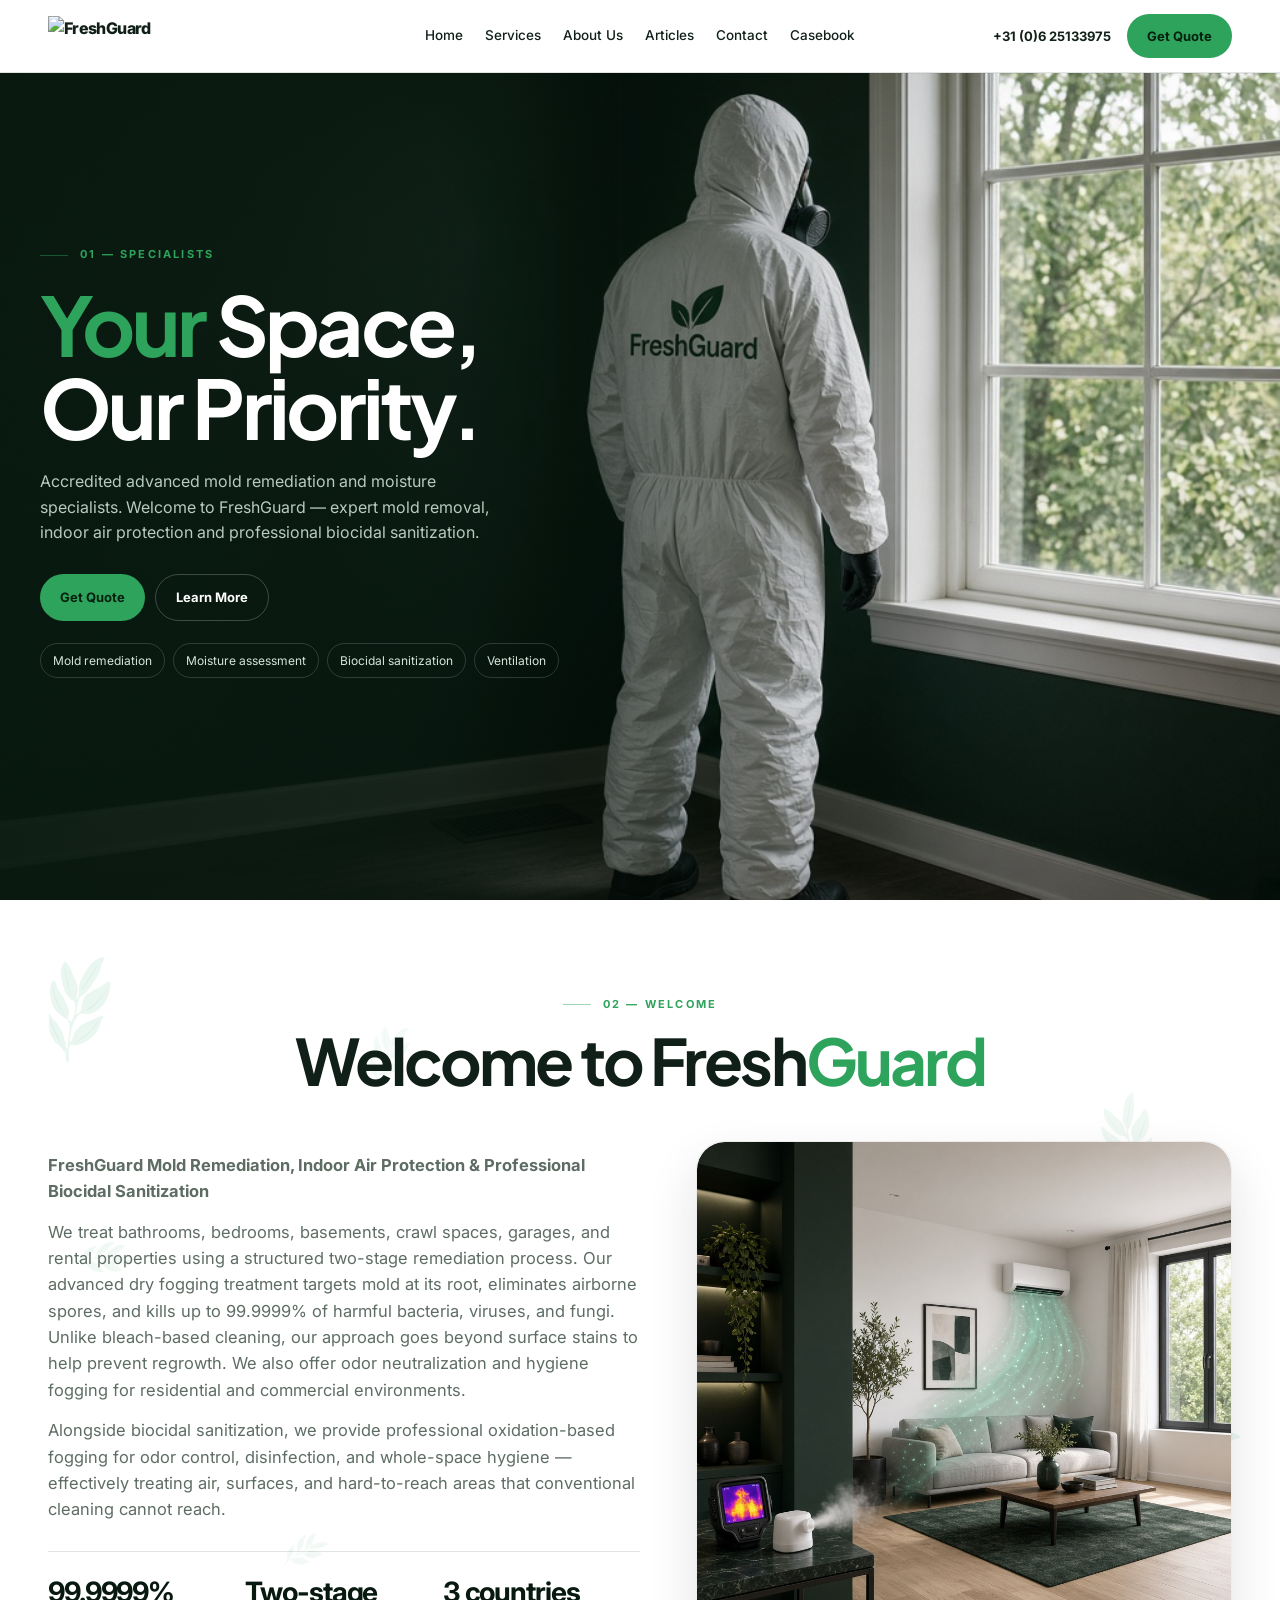
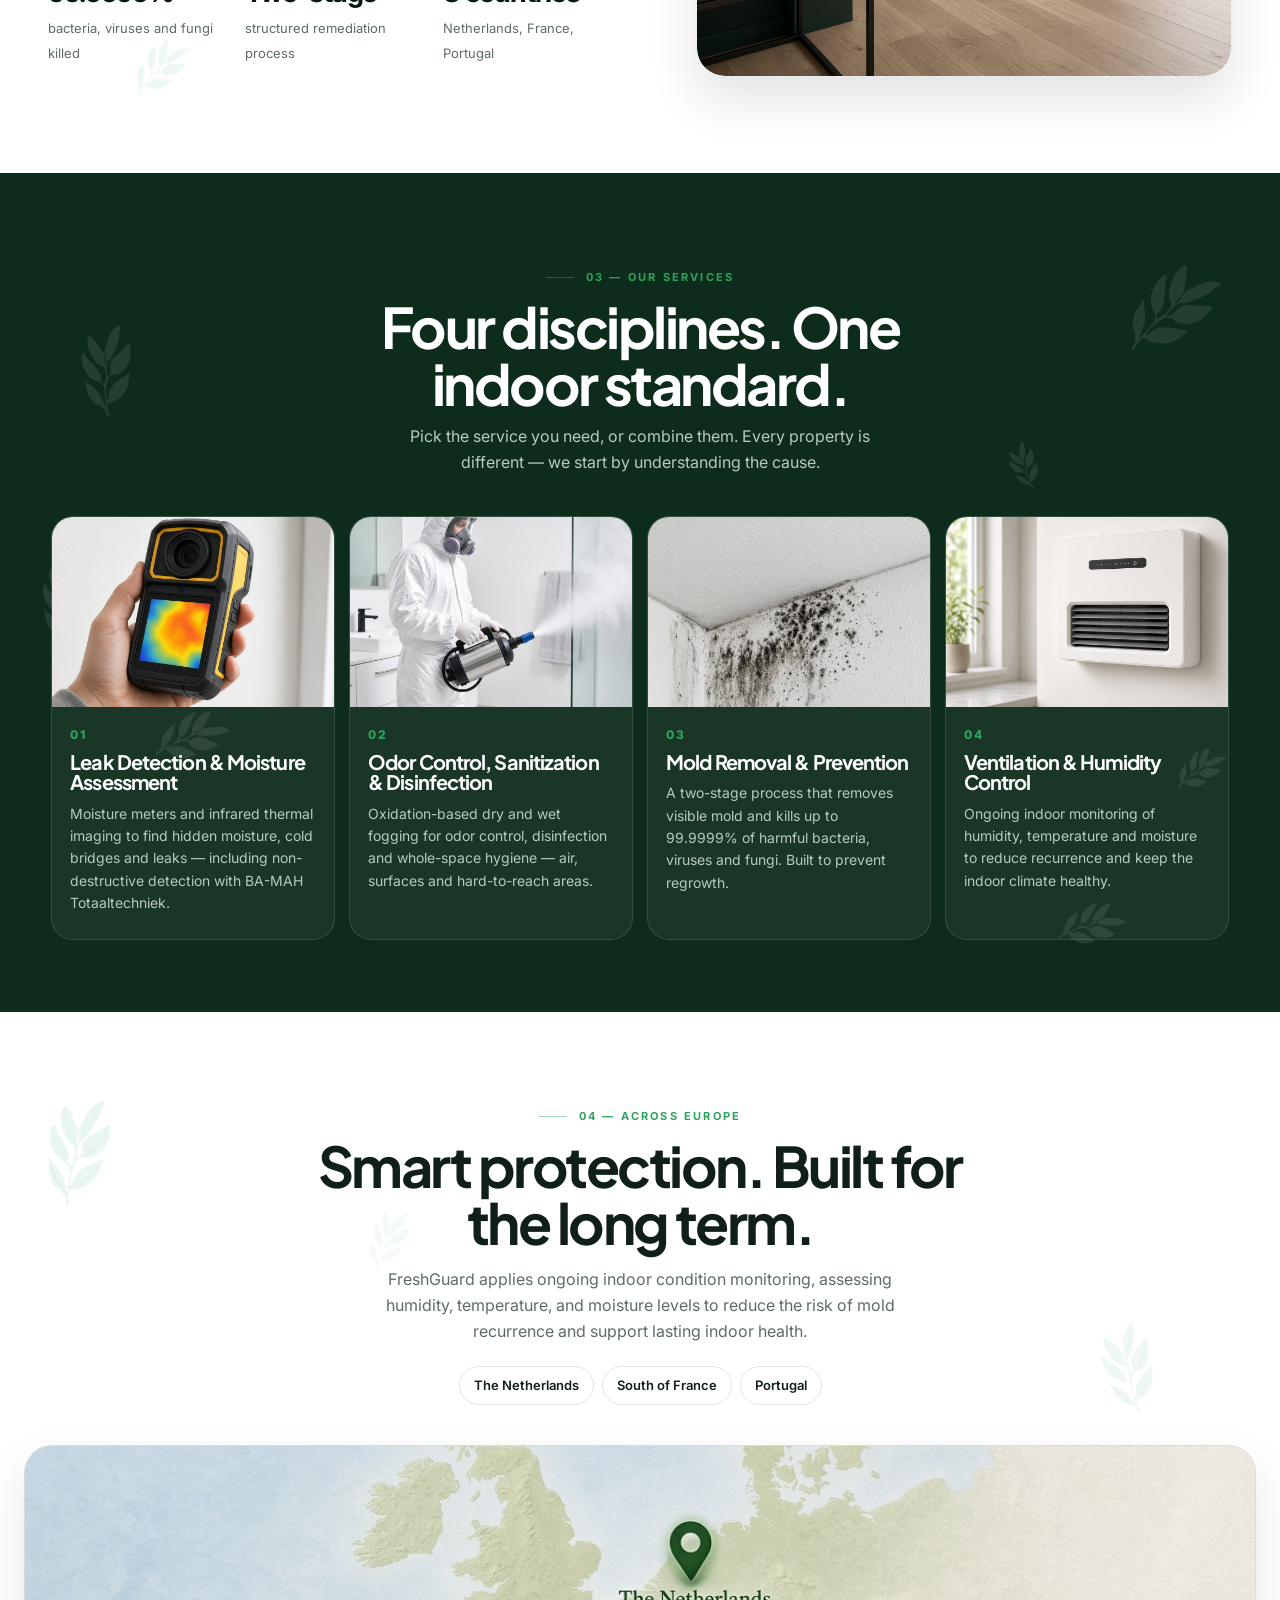
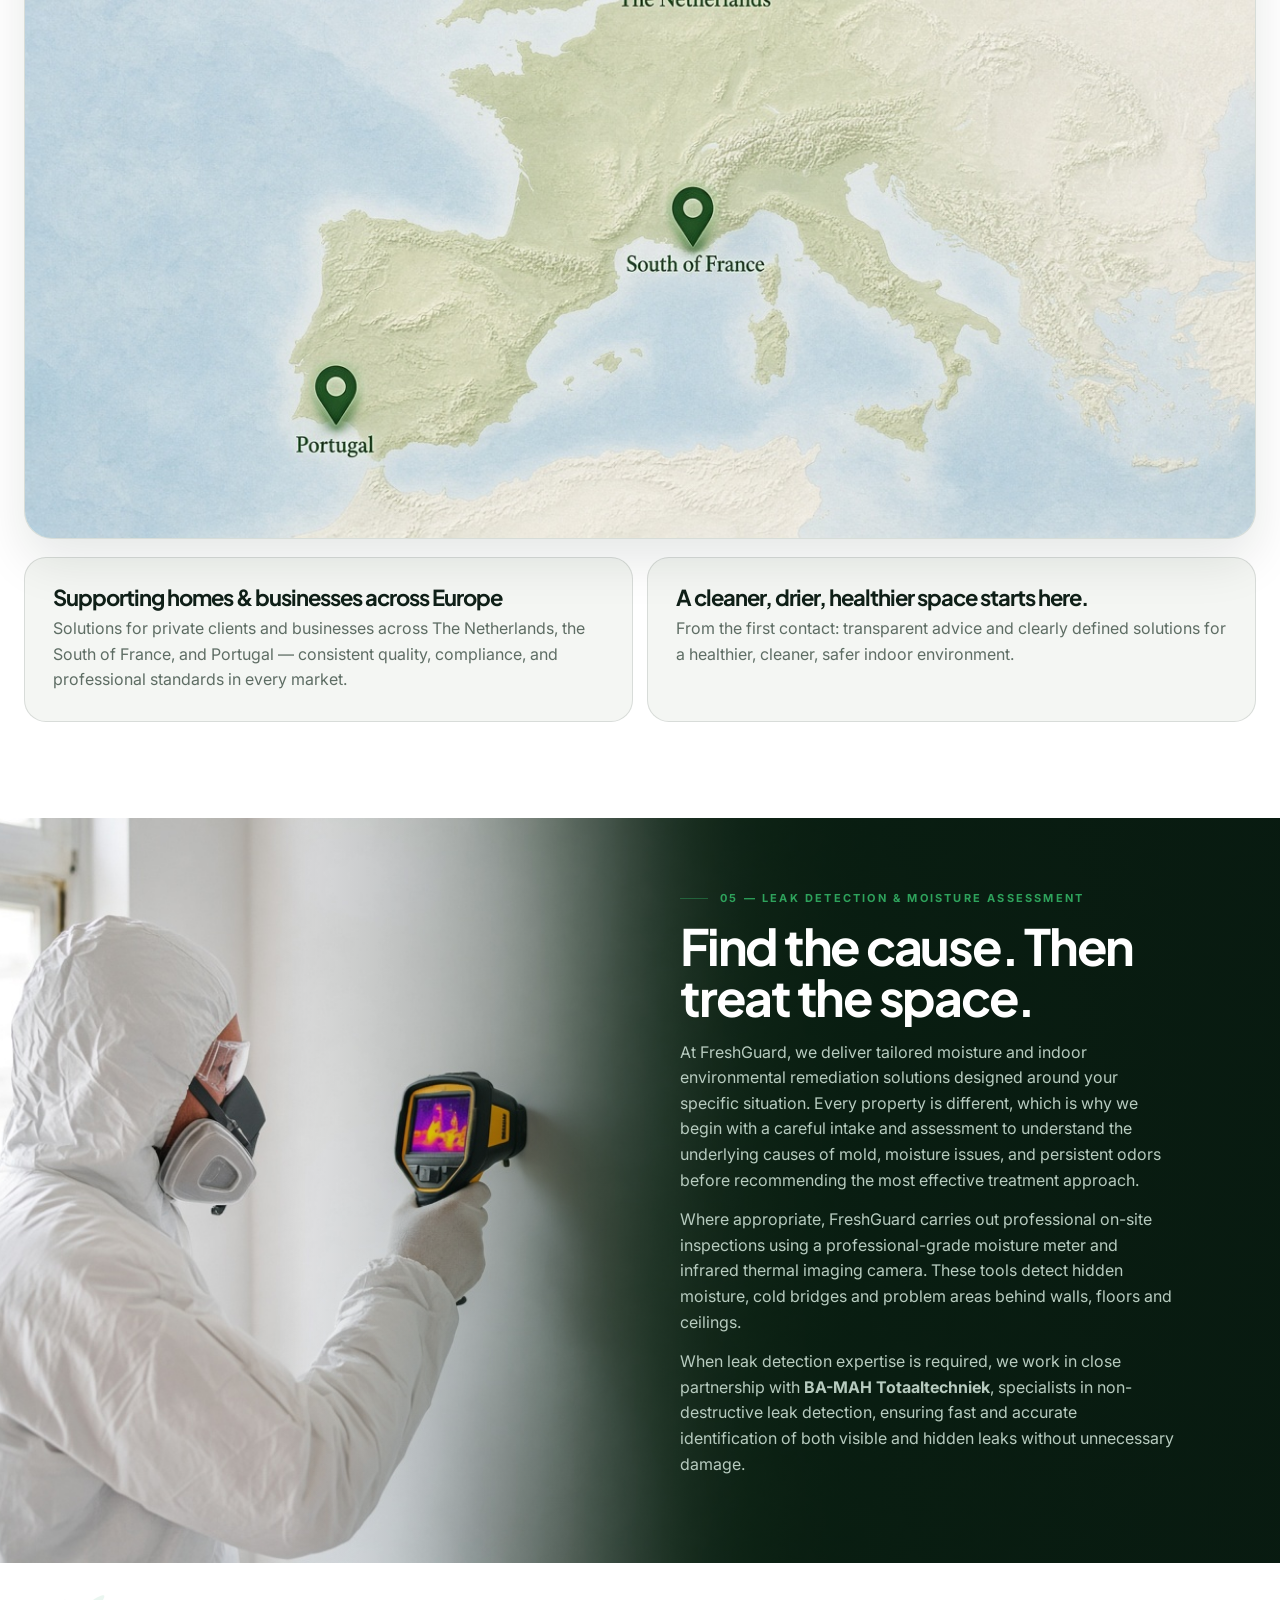
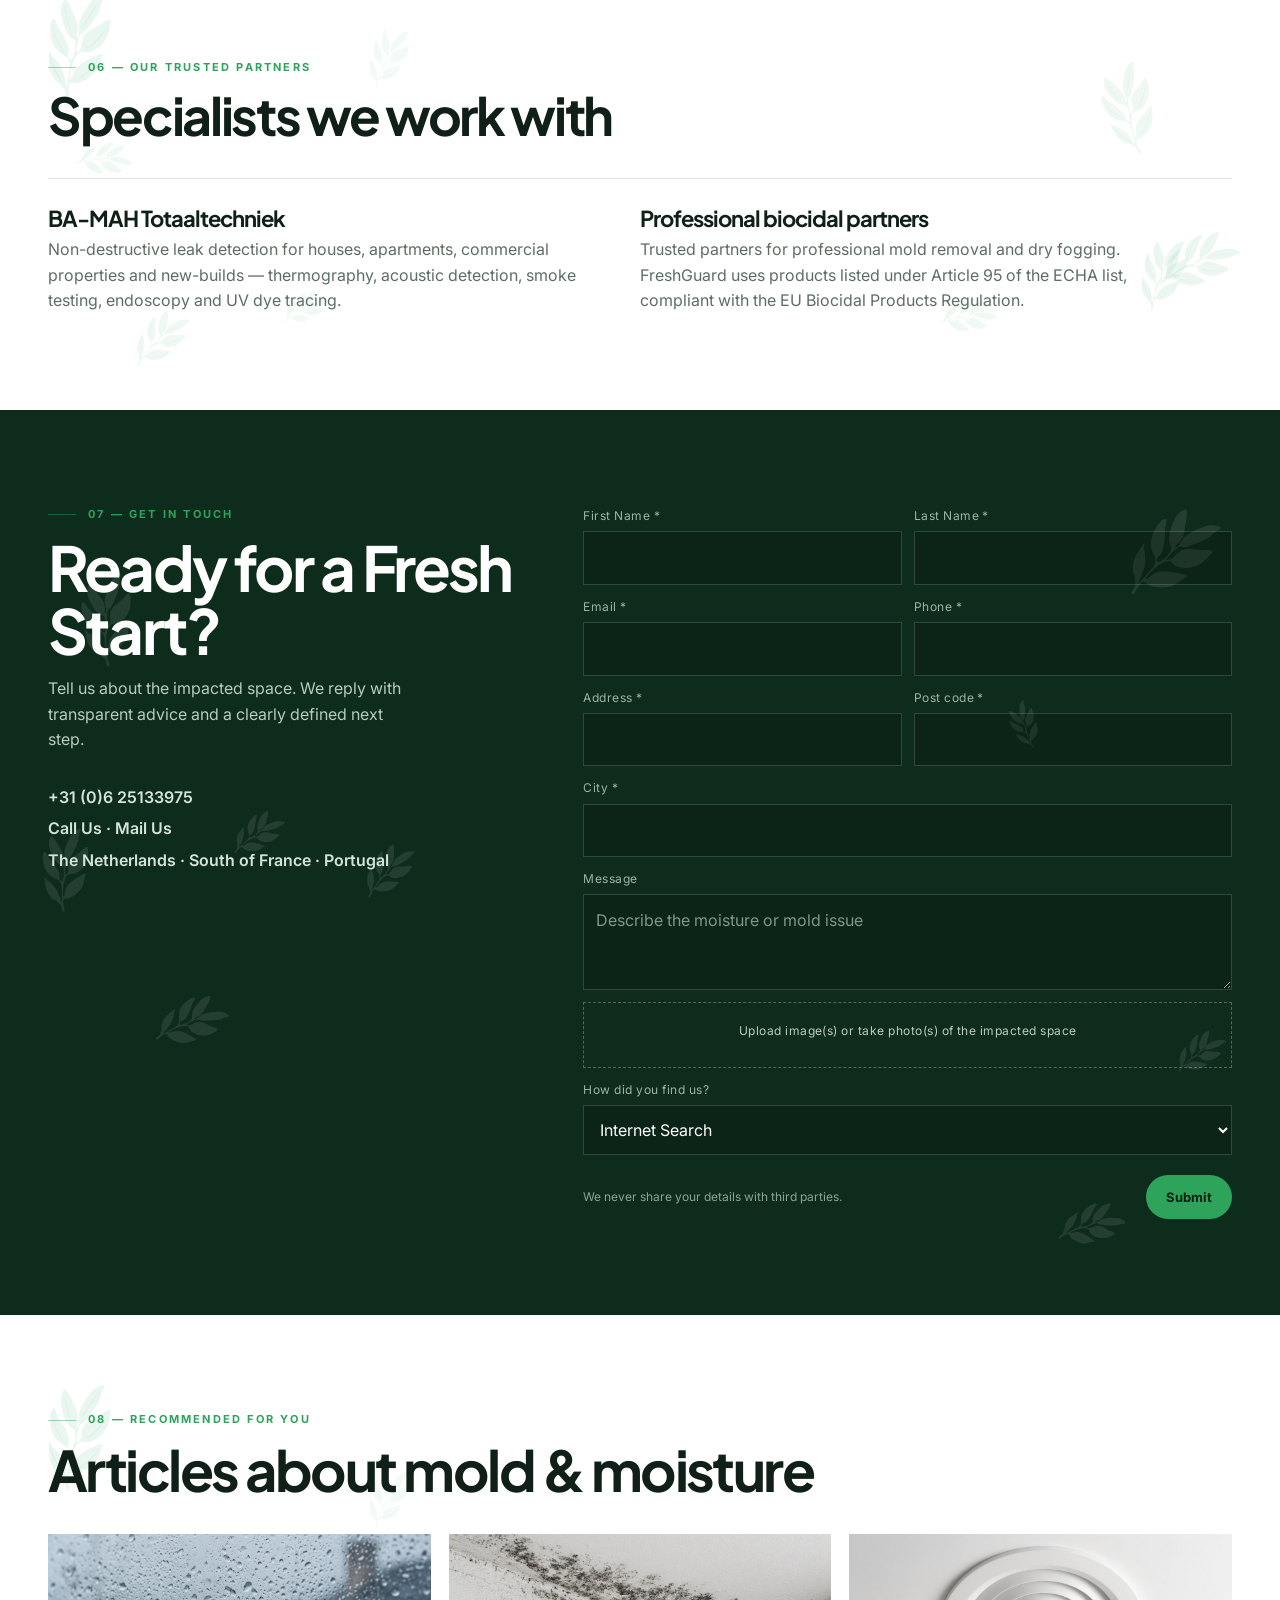
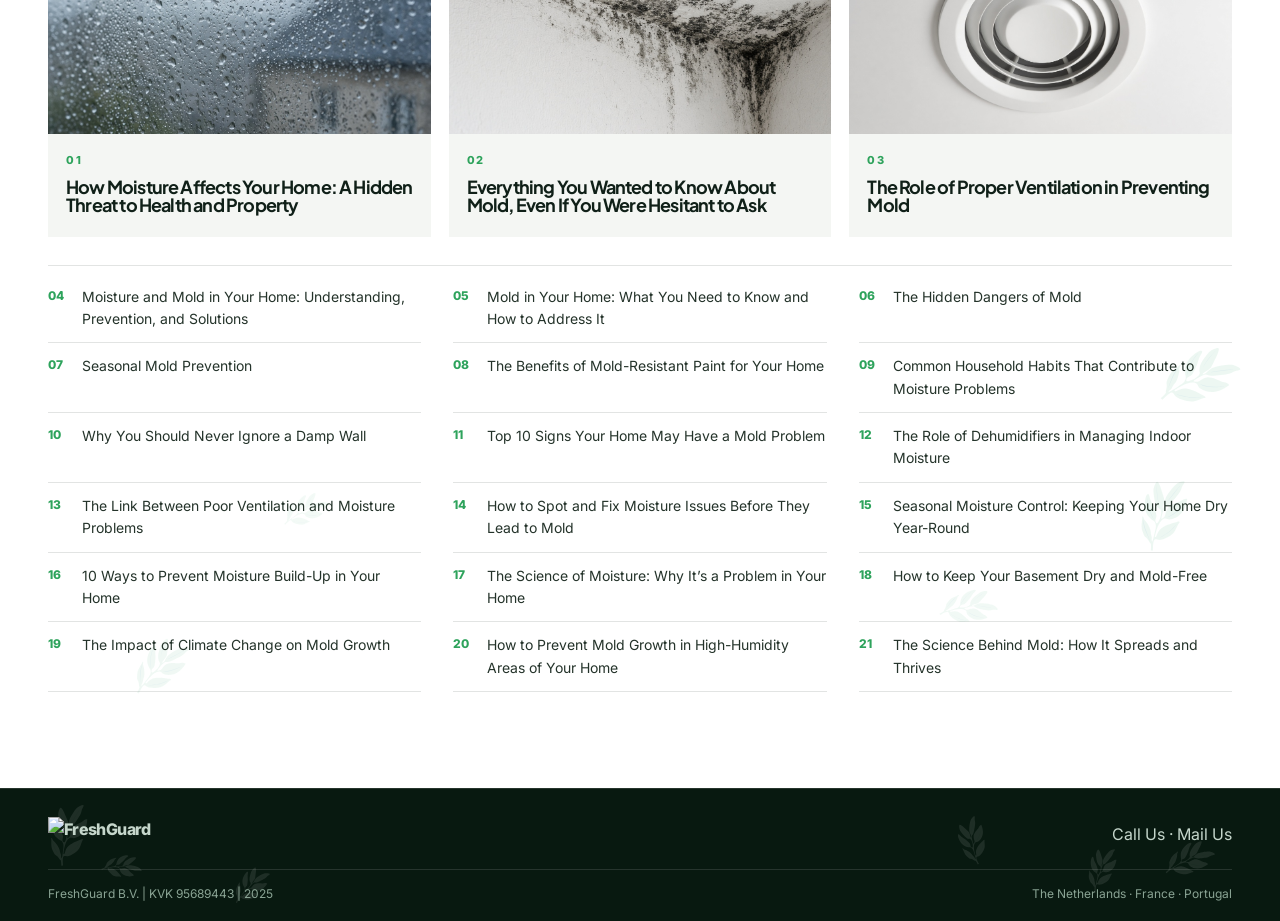
